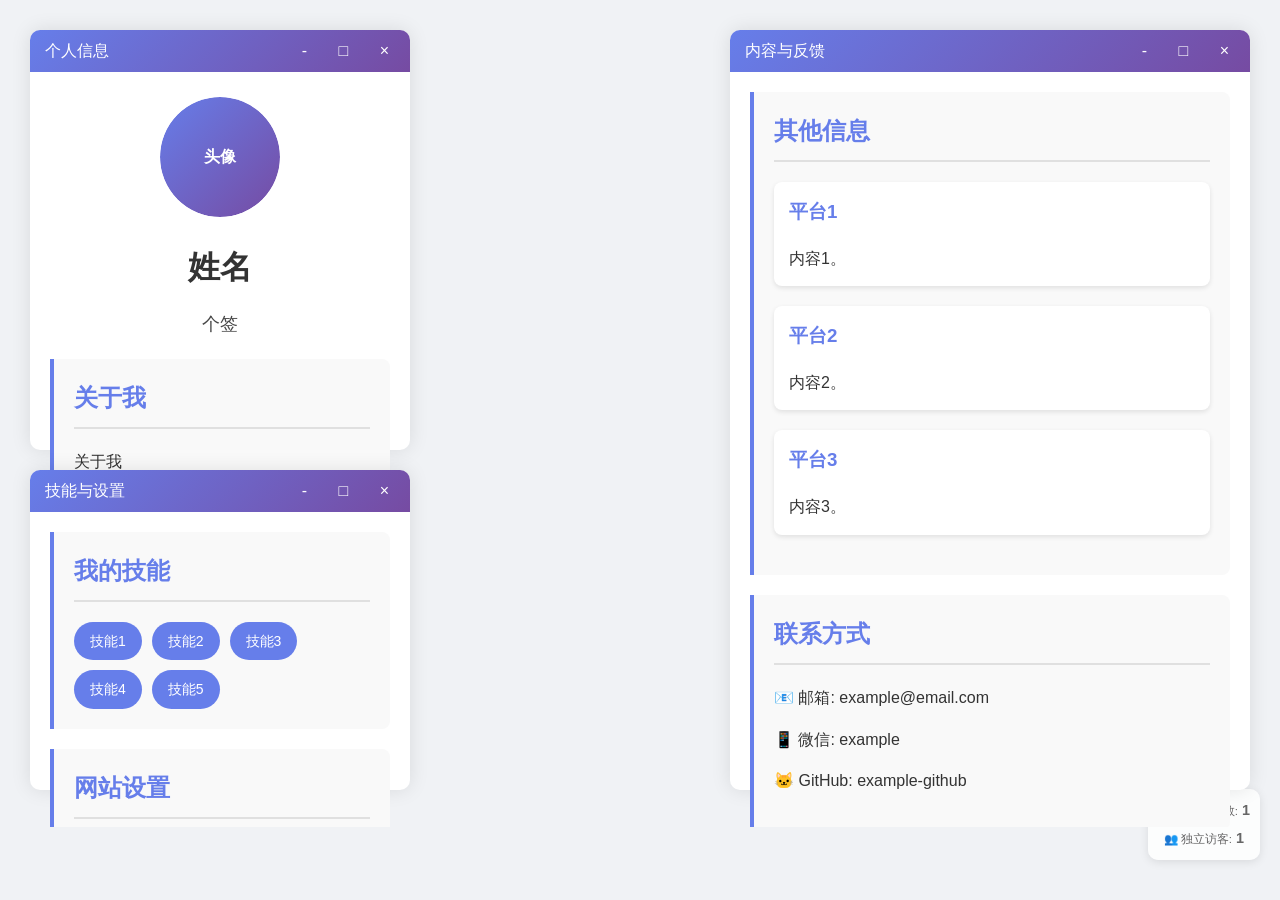
==== index.html @ 2959e72d "New UI design" ====
<!DOCTYPE html>
<html lang="zh-CN">
<head>
<script src="https://cdn.jsdelivr.net/npm/@supabase/supabase-js@2"></script>
<script>
// 使用您的配置信息
const SUPABASE_URL = 'https://hjtxgmlzqmasdgzjpvja.supabase.co';
const SUPABASE_ANON_KEY = 'sb_publishable_n5Fv_PIfuEKm2CnmFZEBOA_AYs1IOJA';

// 初始化 Supabase 客户端
try {
    // 检查 supabase 库是否已加载
    if (typeof supabase === 'undefined') {
        throw new Error('Supabase JS 库未加载成功');
    }
    // 创建客户端并赋给全局变量
    window.supabase = supabase.createClient(SUPABASE_URL, SUPABASE_ANON_KEY);
    console.log('✅ Supabase 客户端初始化成功');
} catch (error) {
    console.error('❌ Supabase 初始化失败:', error);
    // 设置一个空的客户端，以便后续代码不会因为window.supabase未定义而报错
    window.supabase = null;
}
</script>
<meta http-equiv="Content-Type" content="text/html; charset=UTF-8">
    
    <meta name="viewport" content="width=device-width, initial-scale=1.0">
    <title>RB/Tisir_R的个人网页Ver.5.0(悬浮窗版)</title>
    
        <!-- 网站头像 -->
    <link rel="apple-touch-icon" sizes="57x57" href="https://raw.githubusercontent.com/TisirR/PersonalFile-ProjectWeb-1/favicons/apple-icon-57x57.png">
    <link rel="apple-touch-icon" sizes="60x60" href="https://raw.githubusercontent.com/TisirR/PersonalFile-ProjectWeb-1/favicons/apple-icon-60x60.png">
    <link rel="apple-touch-icon" sizes="72x72" href="https://raw.githubusercontent.com/TisirR/PersonalFile-ProjectWeb-1/favicons/apple-icon-72x72.png">
    <link rel="apple-touch-icon" sizes="76x76" href="https://raw.githubusercontent.com/TisirR/PersonalFile-ProjectWeb-1/favicons/apple-icon-76x76.png">
    <link rel="apple-touch-icon" sizes="114x114" href="https://raw.githubusercontent.com/TisirR/PersonalFile-ProjectWeb-1/favicons/apple-icon-114x114.png">
    <link rel="apple-touch-icon" sizes="120x120" href="https://raw.githubusercontent.com/TisirR/PersonalFile-ProjectWeb-1/favicons/apple-icon-120x120.png">
    <link rel="apple-touch-icon" sizes="144x144" href="https://raw.githubusercontent.com/TisirR/PersonalFile-ProjectWeb-1/favicons/apple-icon-144x144.png">
    <link rel="apple-touch-icon" sizes="152x152" href="https://raw.githubusercontent.com/TisirR/PersonalFile-ProjectWeb-1/favicons/apple-icon-152x152.png">
    <link rel="apple-touch-icon" sizes="180x180" href="https://raw.githubusercontent.com/TisirR/PersonalFile-ProjectWeb-1/favicons/apple-icon-180x180.png">
    <link rel="icon" type="image/png" sizes="192x192" href="https://raw.githubusercontent.com/TisirR/PersonalFile-ProjectWeb-1/favicons/android-icon-192x192.png">
    <link rel="icon" type="image/png" sizes="32x32" href="https://raw.githubusercontent.com/TisirR/PersonalFile-ProjectWeb-1/favicons/favicon-32x32.png">
    <link rel="icon" type="image/png" sizes="96x96" href="https://raw.githubusercontent.com/TisirR/PersonalFile-ProjectWeb-1/favicons/favicon-96x96.png">
    <link rel="icon" type="image/png" sizes="16x16" href="https://raw.githubusercontent.com/TisirR/PersonalFile-ProjectWeb-1/favicons/favicon-16x16.png">
    <link rel="manifest" href="https://raw.githubusercontent.com/TisirR/PersonalFile-ProjectWeb-1/favicons/manifest.json">
    <meta name="msapplication-TileColor" content="#ffffff">
    <meta name="msapplication-TileImage" content="https://raw.githubusercontent.com/TisirR/PersonalFile-ProjectWeb-1/favicons/ms-icon-144x144.png">
    <meta name="theme-color" content="#ffffff">
        
    <style>
        /* 悬浮窗基础样式（贴合原风格） */
        .window {
            position: absolute;
            background: white;
            border-radius: 10px;
            box-shadow: 0 0 20px rgba(0,0,0,0.1);
            z-index: 50;
            transition: all 0.3s ease;
            cursor: move;
        }
        /* 悬浮窗控制栏（原主色渐变） */
        .window-header {
            padding: 8px 15px;
            background: linear-gradient(135deg, #667eea 0%, #764ba2 100%);
            color: white;
            border-radius: 10px 10px 0 0;
            display: flex;
            justify-content: space-between;
            align-items: center;
            cursor: move;
        }
        /* 控制栏按钮 */
        .window-controls button {
            background: transparent;
            border: none;
            color: white;
            font-size: 16px;
            margin-left: 15px;
            cursor: pointer;
            padding: 2px 6px;
            border-radius: 3px;
            transition: background 0.3s;
        }
        .window-controls button:hover {
            background: rgba(255,255,255,0.2);
        }
        /* 悬浮窗内容区 */
        .window-content {
            padding: 20px;
            overflow-y: auto;
            max-height: calc(100% - 45px);
        }

        /* 底部最小化导航条 */
        #minBar {
            position: fixed;
            bottom: 0;
            left: 0;
            right: 0;
            height: 50px;
            background: white;
            box-shadow: 0 -2px 10px rgba(0,0,0,0.1);
            display: none; /* 默认隐藏 */
            justify-content: center;
            align-items: center;
            gap: 30px;
            z-index: 100;
        }
        .min-item {
            background: transparent;
            border: none;
            color: #667eea;
            font-size: 16px;
            font-weight: 500;
            padding: 8px 15px;
            border-radius: 5px;
            cursor: pointer;
            transition: all 0.3s;
        }
        .min-item:hover, .min-item.active {
            background: #667eea;
            color: white;
        }

        /* 悬浮窗响应式适配 */
        @media (max-width: 1200px) {
            #window1 { top: 20px; left: 20px; width: 40%; }
            #window2 { top: 20px; right: 20px; width: 50%; }
            #window3 { top: calc(50% + 20px); left: 20px; width: calc(100% - 40px); }
        }
        @media (max-width: 600px) {
            .window {
                width: calc(100% - 20px) !important;
                left: 10px !important;
                right: 10px !important;
            }
            #window1 { top: 10px; height: auto; }
            #window2 { top: calc(35% + 10px); height: auto; }
            #window3 { top: calc(70% + 10px); height: auto; }
            .window-header { padding: 6px 10px; }
            .window-content { padding: 15px; }
            #minBar { gap: 15px; height: 45px; }
            .min-item { font-size: 14px; padding: 6px 10px; }
        }

        .visitor-counter {
            text-align: center;
            margin: 20px 0;
            padding: 10px;
            color: #666;
            font-size: 0.9em;
            background: rgba(255, 255, 255, 0.8);
            border-radius: 10px;
            display: inline-block;
            position: fixed;
            bottom: 20px;
            right: 20px;
            box-shadow: 0 2px 10px rgba(0,0,0,0.1);
            z-index: 10; /* 避免被悬浮窗遮挡 */
        }
        
        body {
            font-family: 'Microsoft YaHei', sans-serif;
            margin: 0;
            padding: 0;
            background-color: #f0f2f5;
            color: #333;
            line-height: 1.6;
            min-height: 100vh;
        }
        
        /* 防止文字溢出 */
        .section p, .section div, #displayContact p {
            word-wrap: break-word;
            overflow-wrap: break-word;
            max-width: 100%;
        }
        
        /* 悬浮窗内的section样式调整 */
        .window .section {
            margin: 20px 0;
            padding: 20px;
            border-left: 4px solid #667eea;
            background: #f9f9f9;
            border-radius: 0 8px 8px 0;
        }
        
        .window .section:first-child {
            margin-top: 0;
        }
        
        h1 {
            margin: 10px 0;
            font-size: 2em;
            text-align: center;
        }
        
        .tagline {
            font-size: 1.1em;
            opacity: 0.9;
            text-align: center;
            margin-bottom: 20px;
        }
        
        h2 {
            color: #667eea;
            margin-top: 0;
            border-bottom: 2px solid #e0e0e0;
            padding-bottom: 10px;
        }
        
        .skills {
            display: flex;
            flex-wrap: wrap;
            gap: 10px;
        }
        
        .skill {
            background: #667eea;
            color: white;
            padding: 8px 16px;
            border-radius: 20px;
            font-size: 14px;
            transition: transform 0.3s;
        }
        
        .skill:hover {
            transform: translateY(-3px);
        }
        
        /* 模态框样式 */
        .modal {
            display: none;
            position: fixed;
            top: 0;
            left: 0;
            width: 100%;
            height: 100%;
            background: rgba(0,0,0,0.5);
            z-index: 1000;
            align-items: center;
            justify-content: center;
        }
        
        .modal-content {
            background: white;
            padding: 20px;
            border-radius: 10px;
            max-width: 500px;
            width: 90%;
            max-height: 80vh; /* 限制最大高度 */
            overflow-y: auto; /* 添加滚动条 */
            box-shadow: 0 5px 15px rgba(0,0,0,0.3);
        }
        
        .modal-header {
            display: flex;
            justify-content: space-between;
            align-items: center;
            margin-bottom: 20px;
            border-bottom: 1px solid #eee;
            padding-bottom: 10px;
        }
        
        .close-btn {
            background: none;
            border: none;
            font-size: 24px;
            cursor: pointer;
            color: #666;
        }
        
        .form-group {
            margin-bottom: 15px;
        }
        
        label {
            display: block;
            margin-bottom: 5px;
            font-weight: bold;
        }
        
        input, textarea {
            width: calc(100% - 22px); /* 考虑padding和border */
            padding: 10px;
            border: 1px solid #ddd;
            border-radius: 5px;
            font-family: inherit;
            box-sizing: border-box; /* 重要：包含padding和border在宽度内 */
        }

        .btn-block {
            display: block;
            width: 100%;
            box-sizing: border-box; /* 确保按钮宽度计算一致 */
        }
        
        textarea {
            min-height: 100px;
            resize: vertical;
        }
        
        .btn {
            background: #667eea;
            color: white;
            border: none;
            padding: 10px 20px;
            border-radius: 5px;
            cursor: pointer;
            font-size: 16px;
            transition: background 0.3s;
        }
        
        .btn:hover {
            background: #5a6fd8;
        }
        
        .btn-block {
            display: block;
            width: 100%;
        }
        
        .btn-secondary {
            background: #6c757d;
        }
        
        .btn-secondary:hover {
            background: #5a6268;
        }
        
        .avatar-container {
            position: relative;
            display: inline-block;
            margin-bottom: 10px;
            text-align: center;
            width: 100%;
        }
        
        .avatar {
            width: 120px; /* 调整为适应窗口缩小 */
            height: 120px; /* 调整为适应窗口缩小 */
            border-radius: 50%;
            border: 5px solid white;
            overflow: hidden;
            cursor: pointer;
            transition: transform 0.3s ease;
            margin: 0 auto; /* 新增：让头像居中 */
        }
        
        .avatar:hover {
            transform: scale(1.05);
        }
        
        .avatar img {
            width: 100%;
            height: 100%;
            object-fit: cover;
        }
        
        .avatar-edit-overlay {
            position: absolute;
            top: 0;
            left: 50%;
            transform: translateX(-50%);
            width: 120px; /* 调整为适应窗口缩小 */
            height: 120px; /* 调整为适应窗口缩小 */
            background: rgba(0,0,0,0.7);
            color: white;
            display: flex;
            align-items: center;
            justify-content: center;
            border-radius: 50%;
            opacity: 0;
            transition: opacity 0.3s ease;
            cursor: pointer;
        }
        
        .avatar-container:hover .avatar-edit-overlay {
            opacity: 1;
        }
        
        .avatar-preview {
            width: 100px;
            height: 100px;
            border-radius: 50%;
            object-fit: cover;
            margin: 10px auto;
            display: block;
            border: 2px solid #667eea;
        }
        
        .file-input-wrapper {
            position: relative;
            overflow: hidden;
            display: inline-block;
            width: 100%;
        }
        
        .file-input-wrapper input[type=file] {
            position: absolute;
            left: 0;
            top: 0;
            opacity: 0;
            width: 100%;
            height: 100%;
            cursor: pointer;
        }
        
        .file-input-btn {
            display: block;
            padding: 10px;
            background: #f8f9fa;
            border: 1px dashed #667eea;
            border-radius: 5px;
            text-align: center;
            color: #667eea;
            cursor: pointer;
        }
        
        .status-message {
            padding: 10px;
            border-radius: 5px;
            margin: 10px 0;
            text-align: center;
            display: none;
        }
        
        .status-success {
            background: #d4edda;
            color: #155724;
            border: 1px solid #c3e6cb;
        }
        
        .status-error {
            background: #f8d7da;
            color: #721c24;
            border: 1px solid #f5c6cb;
        }

        .project-input-group {
            background: #f8f9fa;
            padding: 15px;
            border-radius: 8px;
            margin-bottom: 15px;
            border: 1px solid #e9ecef;
            position: relative;
        }
        
        .project-input-group:first-child .remove-project {
            display: none !important;
        }
        
        @media (max-width: 600px) {
            .window .section {
                padding: 15px;
            }
            
            /* 新增：防止文字溢出 */
            .section p, .section div, #displayContact p {
                word-wrap: break-word;
                overflow-wrap: break-word;
                white-space: normal;
                word-break: break-word;
                max-width: 100%;
            }
            
            /* 新增：修复技能标签换行 */
            .skills {
                gap: 5px;
            }
            
            .skill {
                font-size: 12px;
                padding: 6px 12px;
            }
        }
    </style>
</head>
<body>
    <!-- 左上窗：个人信息（头像、姓名、个签、关于我、教育背景） -->
    <div class="window" id="window1" style="top: 30px; left: 30px; width: 380px; height: 420px;">
      <div class="window-header">
        <span>个人信息</span>
        <div class="window-controls">
          <button class="min-btn">-</button>
          <button class="max-btn">□</button>
          <button class="close-btn">×</button>
        </div>
      </div>
      <div class="window-content">
        <!-- 原有头像+姓名+个签模块 -->
        <div class="avatar-container">
          <div class="avatar" id="avatarDisplay"><img src="" alt="个人头像"></div>
          <div class="avatar-edit-overlay" onclick="openPasswordModal('avatar')">
            <span>修改头像</span>
          </div>
        </div>
        <h1 id="displayName">RB/Tisir_R</h1>
        <p class="tagline" id="displayTagline">个签</p>

        <!-- 原有"关于我"section -->
        <section class="section">
          <h2>关于我</h2>
          <p id="displayAbout">简介.txt</p>
        </section>

        <!-- 原有"教育背景"section -->
        <section class="section">
          <h2>教育背景</h2>
          <p id="displayEducation"><strong>这是大学</strong> - 我的专业 (2025-2029)</p>
        </section>
      </div>
    </div>

    <!-- 左下窗：技能、网站设置 -->
    <div class="window" id="window2" style="top: 470px; left: 30px; width: 380px; height: 320px;">
      <div class="window-header">
        <span>技能与设置</span>
        <div class="window-controls">
          <button class="min-btn">-</button>
          <button class="max-btn">□</button>
          <button class="close-btn">×</button>
        </div>
      </div>
      <div class="window-content">
        <!-- 原有"我的技能"section -->
        <section class="section">
          <h2>我的技能</h2>
          <div class="skills" id="displaySkills"><div class="skill">暂无</div></div>
        </section>

        <!-- 原有"网站设置"section -->
        <section class="section">
          <h2>网站设置</h2>
          <p>你可以随时修改网站内容，所有更改会自动保存。</p >
          <button class="btn" onclick="openPasswordModal('edit')">编辑全部内容</button>
        </section>
      </div>
    </div>

    <!-- 右侧窗：其他信息、联系方式、反馈管理、反馈建议 -->
    <div class="window" id="window3" style="top: 30px; right: 30px; width: 520px; height: 760px;">
      <div class="window-header">
        <span>内容与反馈</span>
        <div class="window-controls">
          <button class="min-btn">-</button>
          <button class="max-btn">□</button>
          <button class="close-btn">×</button>
        </div>
      </div>
      <div class="window-content">
        <!-- 原有"其他信息"section -->
        <section class="section">
          <h2>其他信息</h2>
          <div id="displayProjects">
            <div style="margin-bottom: 20px; padding: 15px; background: white; border-radius: 8px; box-shadow: rgba(0, 0, 0, 0.1) 0px 2px 5px;">
              <h3 style="margin-top: 0; color: #667eea;">主要活跃平台</h3>
              <p style="margin-bottom: 0;">平台</p>
            </div>
          </div>
        </section>

        <!-- 原有"联系方式"section -->
        <section class="section">
          <h2>联系方式</h2>
          <div id="displayContact"><p>📧 邮箱：example@email.com</div>
        </section>

        <!-- 原有"反馈管理"section -->
        <section class="section">
          <h2>反馈管理</h2>
          <!-- 原有反馈管理内容（完整保留） -->
          <div style="display: flex; gap: 15px; margin-bottom: 20px; flex-wrap: wrap;">
            <div class="feedback-stat" style="background: #e3f2fd; padding: 15px; border-radius: 8px; min-width: 120px;">
              <div style="font-size: 0.9em; color: #1976d2;">待处理反馈</div>
              <div id="pendingCount" style="font-size: 1.5em; font-weight: bold; color: #1976d2;">0</div>
            </div>
            <div class="feedback-stat" style="background: #e8f5e8; padding: 15px; border-radius: 8px; min-width: 120px;">
              <div style="font-size: 0.9em; color: #2e7d32;">已处理反馈</div>
              <div id="processedCount" style="font-size: 1.5em; font-weight: bold; color: #2e7d32;">0</div>
            </div>
            <div class="feedback-stat" style="background: #f3e5f5; padding: 15px; border-radius: 8px; min-width: 120px;">
              <div style="font-size: 0.9em; color: #7b1fa2;">总反馈数</div>
              <div id="totalCount" style="font-size: 1.5em; font-weight: bold; color: #7b1fa2;">0</div>
            </div>
          </div>
          <div id="feedbackList" style="max-height: 200px; overflow-y: auto; border: 1px solid #e0e0e0; border-radius: 8px; padding: 15px; background: #fafafa;">
            <p style="text-align: center; color: #667eea;">加载反馈中...</p >
          </div>
          <div style="margin-top: 15px; display: flex; gap: 10px; flex-wrap: wrap;">
            <button class="btn" onclick="loadFeedback()">刷新反馈列表</button>
            <button class="btn btn-secondary" onclick="showOnlyPending()">只看待处理</button>
            <button class="btn btn-secondary" onclick="showAllFeedback()">显示全部</button>
          </div>
        </section>

        <!-- 原有"反馈与建议"section -->
        <section class="section">
          <h2>反馈与建议</h2>
          <!-- 原有反馈建议内容（完整保留） -->
          <p>欢迎提出宝贵意见，帮助我改进网站！</p >
          <div class="form-group">
            <label>您的称呼 (可选):</label>
            <input type="text" id="feedbackName" placeholder="怎么称呼您？" style="width: 100%;">
          </div>
          <div class="form-group">
            <label>邮箱 (可选，用于回复):</label>
            <input type="email" id="feedbackEmail" placeholder="您的邮箱地址" style="width: 100%;">
          </div>
          <div class="form-group">
            <label>反馈内容:</label>
            <textarea id="feedbackMessage" placeholder="请详细描述您的建议或遇到的问题..." style="width: 100%; height: 100px;"></textarea>
          </div>
          <button class="btn" id="feedbackSubmitBtn" onclick="submitFeedback()">提交反馈</button>
          <div id="feedbackStatus" class="status-message" style="display: none;"></div>
        </section>
      </div>
    </div>

    <!-- 底部最小化导航条 -->
    <div id="minBar">
      <button class="min-item" data-target="window1">个人信息</button>
      <button class="min-item" data-target="window2">技能与设置</button>
      <button class="min-item" data-target="window3">内容与反馈</button>
    </div>

    <!-- 头像编辑模态框 -->
    <div id="avatarModal" class="modal">
        <div class="modal-content">
            <div class="modal-header">
                <h3>修改头像</h3>
                <button class="close-btn" onclick="closeAvatarModal()">×</button>
            </div>
            <div class="form-group">
                <label>选择新头像:</label>
                <div class="file-input-wrapper">
                    <div class="file-input-btn">点击选择图片文件</div>
                    <input type="file" id="avatarUpload" accept="image/*">
                </div>
            </div>
            <div class="form-group">
                <label>头像预览:</label>
                <img id="avatarPreview" class="avatar-preview" src="" alt="头像预览">
            </div>
            <div id="avatarStatus" class="status-message"></div>
            <button class="btn btn-block" onclick="uploadAvatar()">更新头像</button>
        </div>
    </div>

    <!-- 密码验证模态框 -->
    <div id="passwordModal" class="modal" style="display: none;">
        <div class="modal-content" style="max-width: 350px;">
            <div class="modal-header">
                <h3>请输入编辑密码</h3>
                <button class="close-btn" onclick="closePasswordModal()">&times;</button>
            </div>
            <div class="form-group">
                <label>密码:</label>
                <input type="password" id="passwordInput" placeholder="请输入密码">
            </div>
            <div id="passwordStatus" class="status-message"></div>
            <button class="btn btn-block" onclick="verifyPassword()">确认</button>
        </div>
    </div>

    <!-- 内容编辑模态框 -->
    <div id="editModal" class="modal" style="display: none;">
        <div class="modal-content">
            <div class="modal-header">
                <h3>编辑网站内容</h3>
                <button class="close-btn" onclick="closeEditModal()">×</button>
            </div>
            <div class="form-group">
                <label>姓名:</label>
                <input type="text" id="editName" placeholder="你的姓名">
            </div>
            <div class="form-group">
                <label>个签:</label>
                <input type="text" id="editTagline" placeholder="展现你的个性签名">
            </div>
            <div class="form-group">
                <label>关于我:</label>
                <textarea id="editAbout" placeholder="介绍你的个人信息" style="height: 30px;"></textarea>
            </div>
            <div class="form-group">
                <label>教育背景:</label>
                <textarea id="editEducation" placeholder="教育背景信息" style="height: 40px;"></textarea>
            </div>
            <div class="form-group">
                <label>技能 (用逗号分隔):</label>
                <input type="text" id="editSkills" placeholder="例如: HTML, CSS, JavaScript">
            </div>
            <div class="form-group">
                <label>其他信息:</label>
                <div id="projectsContainer">
                    <!-- 项目输入框将动态添加在这里 -->
                    <div class="project-input-group">
                        <input type="text" class="project-title" placeholder="标题 (例如: 主要活跃平台)" style="margin-bottom: 8px; width: 100%; box-sizing: border-box;">
                        <textarea class="project-description" placeholder="内容描述 (支持换行)" style="height: 60px; margin-bottom: 10px; width: 100%; box-sizing: border-box; resize: vertical;"></textarea>
                        <button type="button" class="btn btn-secondary remove-project" style="display: none; padding: 5px 10px; font-size: 12px;">删除</button>
                    </div>
                </div>
                <button type="button" class="btn btn-secondary" onclick="addProjectInput()" style="margin-top: 10px;">
                    + 添加新项目
                </button>
            </div>
            <div class="form-group">
                <label>页面标题设置:</label>
                <div style="display: grid; grid-template-columns: 1fr 1fr; gap: 10px;">
                    <div>
                        <label style="font-size: 0.9em; color: #666;">正常标题</label>
                        <input type="text" id="editActiveTitle" placeholder="用户在当前页面时显示">
                    </div>
                    <div>
                        <label style="font-size: 0.9em; color: #666;">休眠标题</label>
                        <input type="text" id="editInactiveTitle" placeholder="用户离开页面时显示">
                    </div>
                </div>
                <p style="font-size: 0.8em; color: #888; margin-top: 5px;">
                    当用户切换到其他标签页时，标题会自动切换为"休眠标题"
                </p >
            </div>
            <div class="form-group">
                <label>联系方式 (每行一个):</label>
                <textarea id="editContact" placeholder="例如: 邮箱: example@email.com" style="height: -6px;"></textarea>
            </div>
            <div id="editStatus" class="status-message status-success" style="display: none;">所有更改已保存!</div>
            <button class="btn btn-block" onclick="saveChanges()">保存所有更改</button>
        </div>
    </div>

    <script>
        // 密码设置
        const EDIT_PASSWORD = "q8972111"; // 你可以修改这个密码

        // 默认数据
        const defaultData = {
            name: "姓名",
            tagline: "个签",
            about: "关于我",
            education: "某某大学 - 专业 (年份-年份)",
            skills: ["技能1", "技能2", "技能3", "技能4", "技能5",],
            projects: [
                { title: "平台1", description: "内容1。" },
                { title: "平台2", description: "内容2。" },
                { title: "平台3", description: "内容3。" }
            ],
            contact: [
                "📧 邮箱: example@email.com",
                "📱 微信: example",
                "🐱 GitHub: example-github"
            ],
            avatar: null, // 初始没有头像，使用默认
            // 添加标题设置
            activeTitle: "Ciallo～(∠・ω< )⌒★",
            inactiveTitle: "|´•ω•`)…",
            last_updated: new Date().toLocaleDateString('zh-CN')
        };

        // 标题切换功能 - 使用用户设置的标题
        let isTabActive = true;
        
        // 监听页面可见性变化
        document.addEventListener('visibilitychange', function() {
            if (document.hidden) {
                // 页面不可见（切换到其他标签页或最小化）
                const inactiveTitle = window.currentData?.inactiveTitle || "|´•ω•`)…";
                document.title = inactiveTitle;
                isTabActive = false;
            } else {
                // 页面可见
                const activeTitle = window.currentData?.activeTitle || "Ciallo～(∠・ω< )⌒★";
                document.title = activeTitle;
                isTabActive = true;
            }
        });
        
        // 初始化页面
        document.addEventListener('DOMContentLoaded', function() {
            loadData();
            updateVisitorStats();
            loadFeedbackStats();
            
            // 新增：初始化悬浮窗位置（防止刷新后错位）
            initWindowPositions();
            
            document.getElementById('last_updated').textContent = new Date().toLocaleDateString('zh-CN');

            // 监听密码输入框的Enter键
            document.getElementById('passwordInput').addEventListener('keypress', function(e) {
                if (e.key === 'Enter') {
                    verifyPassword();
                }
            });
        });

        // 从数据库加载数据 - 优化版
        async function loadData() {
            try {
                console.log('正在从Supabase加载数据...');
                
                // 从Supabase读取数据
                const { data, error } = await window.supabase
                    .from('website_data')
                    .select('*')
                    .eq('id', 1)
                    .single();
                    
                if (error) {
                    console.log('从数据库加载失败，使用本地数据:', error);
                    // 降级到本地存储
                    const savedData = localStorage.getItem('personalWebsiteData');
                    const data = savedData ? JSON.parse(savedData) : defaultData;
                    updatePageWithData(data);
                    return;
                }
                
                if (data) {
                    console.log('从数据库加载数据成功');
                    updatePageWithData(data);
                    
                // 保存到本地存储，包含完整的头像数据
                const dataForLocalStorage = { ...data };
                localStorage.setItem('personalWebsiteData', JSON.stringify(dataForLocalStorage));
                } else {
                    console.log('数据库中没有数据，使用默认数据');
                    updatePageWithData(defaultData);
                }
            } catch (error) {
                console.log('加载错误，使用本地数据:', error);
                const savedData = localStorage.getItem('personalWebsiteData');
                const data = savedData ? JSON.parse(savedData) : defaultData;
                updatePageWithData(data);
            }
        }

            // 优化的访客统计系统
            async function updateVisitorStats() {
                try {
                    // 检查 Supabase 是否可用
                    if (!window.supabase) {
                        throw new Error('Supabase 不可用');
                    }
            
                    // 生成或获取访客ID
                    let visitorId = localStorage.getItem('visitor_id');
                    let isNewVisitor = false;
            
                    if (!visitorId) {
                        // 新访客 - 生成唯一ID
                        visitorId = generateVisitorId();
                        localStorage.setItem('visitor_id', visitorId);
                        isNewVisitor = true;
                        console.log('新访客:', visitorId);
                    } else {
                        console.log('回访访客:', visitorId);
                    }
            
                    // 更新访客会话
                    await updateVisitorSession(visitorId);
            
                    // 更新总访问次数和独立访客数
                    await updateVisitorCounts(isNewVisitor);
            
                    // 更新页面显示
                    await loadVisitorStats();
            
                } catch (error) {
                    console.error('更新访客统计失败:', error);
                    // 降级到本地计数
                    fallbackToLocalStats();
                }
            }
            
            // 生成唯一访客ID
            function generateVisitorId() {
                return 'visitor_' + Date.now() + '_' + Math.random().toString(36).substr(2, 9);
            }
            
            // 更新访客会话
            async function updateVisitorSession(visitorId) {
                const { data, error } = await window.supabase
                    .from('visitor_sessions')
                    .select('*')
                    .eq('visitor_id', visitorId)
                    .single();
            
                if (error && error.code === 'PGRST116') {
                    // 新访客 - 创建会话
                    const { error: insertError } = await window.supabase
                        .from('visitor_sessions')
                        .insert([
                            {
                                visitor_id: visitorId,
                                first_visit: new Date().toISOString(),
                                last_visit: new Date().toISOString(),
                                visit_count: 1
                            }
                        ]);
                    
                    if (insertError) throw insertError;
                } else if (data) {
                    // 回访访客 - 更新会话
                    const { error: updateError } = await window.supabase
                        .from('visitor_sessions')
                        .update({
                            last_visit: new Date().toISOString(),
                            visit_count: data.visit_count + 1
                        })
                        .eq('visitor_id', visitorId);
                    
                    if (updateError) throw updateError;
                } else if (error) {
                    throw error;
                }
            }
            
            // 更新总访问次数和独立访客数
            async function updateVisitorCounts(isNewVisitor) {
                // 获取当前统计
                const { data: currentStats, error: fetchError } = await window.supabase
                    .from('visitor_stats')
                    .select('*')
                    .eq('id', 1)
                    .single();
            
                if (fetchError) throw fetchError;
            
                // 更新统计
                const updateData = {
                    total_visits: currentStats.total_visits + 1,
                    unique_visitors: currentStats.unique_visitors + (isNewVisitor ? 1 : 0),
                    updated_at: new Date().toISOString()
                };
            
                const { error: updateError } = await window.supabase
                    .from('visitor_stats')
                    .update(updateData)
                    .eq('id', 1);
            
                if (updateError) throw updateError;
            }
            
            // 加载并显示访客统计
            async function loadVisitorStats() {
                try {
                    const { data, error } = await window.supabase
                        .from('visitor_stats')
                        .select('total_visits, unique_visitors')
                        .eq('id', 1)
                        .single();
            
                    if (error) throw error;
            
                    if (data) {
                        document.getElementById('totalVisits').textContent = data.total_visits;
                        document.getElementById('uniqueVisitors').textContent = data.unique_visitors;
                    }
                } catch (error) {
                    console.error('加载访客统计失败:', error);
                }
            }
            
            // 备用本地统计
            function fallbackToLocalStats() {
                let totalVisits = parseInt(localStorage.getItem('localTotalVisits') || '0');
                let uniqueVisitors = parseInt(localStorage.getItem('localUniqueVisitors') || '0');
                
                totalVisits++;
                
                // 检查是否是新访客
                let visitorId = localStorage.getItem('visitor_id');
                if (!visitorId) {
                    visitorId = generateVisitorId();
                    localStorage.setItem('visitor_id', visitorId);
                    uniqueVisitors++;
                }
                
                localStorage.setItem('localTotalVisits', totalVisits.toString());
                localStorage.setItem('localUniqueVisitors', uniqueVisitors.toString());
                
                document.getElementById('totalVisits').textContent = totalVisits;
                document.getElementById('uniqueVisitors').textContent = uniqueVisitors;
                
                console.log('使用本地访客统计:', { totalVisits, uniqueVisitors });
            }
        
            // 添加新的项目输入框
            function addProjectInput() {
                const container = document.getElementById('projectsContainer');
                const newGroup = document.createElement('div');
                newGroup.className = 'project-input-group';
                
                newGroup.innerHTML = `
                    <input type="text" class="project-title" placeholder="标题 (例如: 主要活跃平台)" style="margin-bottom: 8px; width: 100%; box-sizing: border-box;">
                    <textarea class="project-description" placeholder="内容描述 (支持换行)" style="height: 60px; margin-bottom: 10px; width: 100%; box-sizing: border-box; resize: vertical;"></textarea>
                    <button type="button" class="btn btn-secondary remove-project" onclick="removeProjectInput(this)" style="position: absolute; top: 10px; right: 10px; padding: 5px 10px; font-size: 12px;">删除</button>
                `;
                
                container.appendChild(newGroup);
            }
            
            // 删除项目输入框
            function removeProjectInput(button) {
                const group = button.closest('.project-input-group');
                if (group) {
                    group.remove();
                }
            }
            
                // 从输入框收集项目数据
                function collectProjectsData() {
                    const projectGroups = document.querySelectorAll('.project-input-group'); // 添加了 document
                    const projects = [];
                
                projectGroups.forEach(group => {
                    const titleInput = group.querySelector('.project-title');
                    const descInput = group.querySelector('.project-description');
                    
                    const title = titleInput ? titleInput.value.trim() : '';
                    const description = descInput ? descInput.value.trim() : '';
                    
                    if (title || description) {
                        projects.push({
                            title: title || '未命名项目',
                            description: description || '暂无描述'
                        });
                    }
                });
                
                // 如果没有任何项目，返回默认项目
                return projects.length > 0 ? projects : [{
                    title: "主要活跃平台",
                    description: "暂无平台信息"
                }];
            }
            
            // 用项目数据填充输入框
            function populateProjectsInputs(projects) {
                const container = document.getElementById('projectsContainer');
                if (!container) return;
                
                container.innerHTML = ''; // 清空现有内容
                
                projects.forEach((project, index) => {
                    const group = document.createElement('div');
                    group.className = 'project-input-group';
                    
                    const removeButton = index === 0 ? '' : '<button type="button" class="btn btn-secondary remove-project" onclick="removeProjectInput(this)" style="position: absolute; top: 10px; right: 10px; padding: 5px 10px; font-size: 12px;">删除</button>';
                    
                    group.innerHTML = `
                        <input type="text" class="project-title" placeholder="标题" 
                               value="${escapeHtml(project.title)}" style="margin-bottom: 8px; width: 100%; box-sizing: border-box;">
                        <textarea class="project-description" placeholder="内容描述" 
                                  style="height: 80px; margin-bottom: 10px; width: 100%; box-sizing: border-box; resize: vertical;">${escapeHtml(project.description)}</textarea>
                        ${removeButton}
                    `;
                    
                    container.appendChild(group);
                });
            }
            
            // HTML转义函数，防止XSS
            function escapeHtml(unsafe) {
                return unsafe
                    .replace(/&/g, "&amp;")
                    .replace(/</g, "&lt;")
                    .replace(/>/g, "&gt;")
                    .replace(/"/g, "&quot;")
                    .replace(/'/g, "&#039;");
            }

            // 将文本中的网址转换为可点击链接
            function autoLink(text) {
                if (!text) return '';
                
                // 匹配 http/https/ftp 开头的网址
                const urlRegex = /(https?:\/\/[^\s]+)/g;
                
                return text.replace(urlRegex, function(url) {
                    return '<a href="' + url + '" target="_blank" style="color: #667eea; text-decoration: underline;">' + url + '</a >';
                });
            }

        // 用数据更新页面
        function updatePageWithData(data) {
            // 更新页面显示
            document.getElementById('displayName').textContent = data.name;
            document.getElementById('displayTagline').textContent = data.tagline;
            document.getElementById('displayAbout').textContent = data.about;
            document.getElementById('displayEducation').innerHTML = `<strong>${data.education.split(' - ')[0]}</strong> - ${data.education.split(' - ')[1]}`;
            
            // 更新技能
            const skillsContainer = document.getElementById('displaySkills');
            skillsContainer.innerHTML = '';
            data.skills.forEach(skill => {
                const skillElement = document.createElement('div');
                skillElement.className = 'skill';
                skillElement.textContent = skill;
                skillsContainer.appendChild(skillElement);
            });
            
            // 更新项目
            const projectsContainer = document.getElementById('displayProjects');
            projectsContainer.innerHTML = '';
            data.projects.forEach(project => {
                const projectElement = document.createElement('div');
                projectElement.style.marginBottom = '20px';
                projectElement.style.padding = '15px';
                projectElement.style.background = 'white';
                projectElement.style.borderRadius = '8px';
                projectElement.style.boxShadow = '0 2px 5px rgba(0,0,0,0.1)';
                
                // 处理描述中的链接
                const descriptionHtml = autoLink(project.description);
                
                projectElement.innerHTML = `
                    <h3 style="margin-top: 0; color: #667eea;">${project.title}</h3>
                    <p style="margin-bottom: 0; white-space: pre-line;">${descriptionHtml}</p >
                `;
                projectsContainer.appendChild(projectElement);
            });
            
            // 更新联系方式
            const contactContainer = document.getElementById('displayContact');
            contactContainer.innerHTML = '';
            data.contact.forEach(contact => {
                const contactElement = document.createElement('p');
                contactElement.textContent = contact;
                contactContainer.appendChild(contactElement);
            });
            
            // 更新头像
            updateAvatarDisplay(data.avatar);
            
            // 填充编辑表单
            document.getElementById('editName').value = data.name;
            document.getElementById('editTagline').value = data.tagline;
            document.getElementById('editAbout').value = data.about;
            document.getElementById('editEducation').value = data.education;
            document.getElementById('editSkills').value = data.skills.join(', ');
            populateProjectsInputs(data.projects); // 使用新的填充函数
            document.getElementById('editContact').value = data.contact.join('\n');
            // 添加标题字段填充
            document.getElementById('editActiveTitle').value = data.activeTitle || "";
            document.getElementById('editInactiveTitle').value = data.inactiveTitle || "";
            // 保存当前数据到全局变量，供标题切换使用
            window.currentData = data;
            
            // 设置初始标题
            document.title = data.activeTitle || "RB/Tisir_R的个人网页";
        }

        // 更新头像显示 - 修复版本
        function updateAvatarDisplay(avatarData) {
            const avatarDisplay = document.getElementById('avatarDisplay');
            const avatarPreview = document.getElementById('avatarPreview');

            // 保存头像数据到全局变量
            window.currentAvatar = avatarData;
    
            console.log('updateAvatarDisplay 被调用，数据长度:', avatarData ? avatarData.length : 0);
            
            // 清空现有内容
            avatarDisplay.innerHTML = '';
            
            // 检查数据有效性
            if (!avatarData || 
                avatarData === 'null' || 
                avatarData === 'NULL' || 
                avatarData === '' ||
                typeof avatarData !== 'string') {
                console.log('头像数据为空或无效，显示默认头像');
                showDefaultAvatar(avatarDisplay, avatarPreview);
                return;
            }
            
            // 检查是否是 HTML 代码（错误情况）
            if (avatarData.includes('<img') || avatarData.includes('style=') || avatarData.includes('alt=')) {
                console.error('❌ 错误：头像数据包含 HTML 代码');
                showDefaultAvatar(avatarDisplay, avatarPreview);
                return;
            }
            
            // 检查是否是有效的 Base64 图片数据
            if (avatarData.startsWith('data:image')) {
                console.log('✅ 显示有效的 Base64 头像');
                
                // 创建 img 元素
                const img = document.createElement('img');
                img.src = avatarData;
                img.alt = '个人头像';
                img.style.width = '100%';
                img.style.height = '100%';
                img.style.objectFit = 'cover';
                img.style.borderRadius = '50%';
                
                // 直接添加到 DOM
                avatarDisplay.appendChild(img);
                
                if (avatarPreview) {
                    avatarPreview.src = avatarData;
                }
            } else {
                console.log('ℹ️ 使用默认头像，数据格式不支持');
                showDefaultAvatar(avatarDisplay, avatarPreview);
            }
        }

        // 显示默认头像的辅助函数
        function showDefaultAvatar(avatarDisplay, avatarPreview) {
            avatarDisplay.innerHTML = `
                <div style="width:100%;height:100%;background:linear-gradient(135deg, #667eea 0%, #764ba2 100%);display:flex;align-items:center;justify-content:center;color:white;font-weight:bold;border-radius:50%;">
                    头像
                </div>
            `;
            if (avatarPreview) {
                avatarPreview.src = '';
            }
        }

        // 打开头像编辑模态框
        function openAvatarModal() {
            document.getElementById('avatarModal').style.display = 'flex';
            
            // 设置文件选择事件
            document.getElementById('avatarUpload').addEventListener('change', function(event) {
                const file = event.target.files[0];
                if (!file) return;
                
                if (!file.type.match('image.*')) {
                    showStatus('avatarStatus', '请选择图片文件!', 'error');
                    return;
                }
                
                const reader = new FileReader();
                reader.onload = function(e) {
                    document.getElementById('avatarPreview').src = e.target.result;
                };
                reader.readAsDataURL(file);
            });
        }

        // 关闭头像编辑模态框
        function closeAvatarModal() {
            document.getElementById('avatarModal').style.display = 'none';
            document.getElementById('avatarUpload').value = '';
            hideStatus('avatarStatus');
        }

        // 优化版上传头像 - 不在本地存储 Base64 数据
        async function uploadAvatar() {
            const fileInput = document.getElementById('avatarUpload');
            if (!fileInput.files[0]) {
                showStatus('avatarStatus', '请先选择图片文件!', 'error');
                return;
            }
            
            // 检查文件大小（限制在 1MB 以内）
            const file = fileInput.files[0];
            if (file.size > 1024 * 1024) {
                showStatus('avatarStatus', '图片文件太大，请选择小于 1MB 的图片!', 'error');
                return;
            }
            
            const reader = new FileReader();
            reader.onload = async function(e) {
                const avatarData = e.target.result;
                
                console.log('头像数据大小:', avatarData.length, '字符');
                
                try {
                    // 直接保存到 Supabase，不先更新本地存储
                    const { data: currentData, error: fetchError } = await window.supabase
                        .from('website_data')
                        .select('*')
                        .eq('id', 1)
                        .single();
                        
                    if (fetchError) throw fetchError;
                    
                    const updateData = {
                        ...currentData,
                        avatar: avatarData,
                        last_updated: new Date().toISOString()
                    };
                    
                    // 保存到 Supabase
                    const { error } = await window.supabase
                        .from('website_data')
                        .upsert(updateData);
                        
                    if (error) throw error;
                    
                    console.log('✅ 头像已保存到Supabase');
                    
                    // 更新页面显示，但不在本地存储保存 Base64 数据
                    updateAvatarDisplay(avatarData);
                    
                    // 更新本地存储，但不包含大尺寸头像数据
                    const dataForLocalStorage = { ...updateData };
                    if (dataForLocalStorage.avatar) {
                        delete dataForLocalStorage.avatar; // 确保大头像的数据也会是完整的
                    }
                    localStorage.setItem('personalWebsiteData', JSON.stringify(dataForLocalStorage));
                    
                    showStatus('avatarStatus', '头像更新成功!', 'success');
                    
                    // 1秒后关闭模态框
                    setTimeout(() => {
                        closeAvatarModal();
                    }, 1000);
                    
                } catch (error) {
                    console.error('保存头像到数据库失败:', error);
                    showStatus('avatarStatus', '头像保存到云端失败', 'error');
                }
            };
            reader.readAsDataURL(file);
        }

        // 打开密码验证模态框
        function openPasswordModal(type) {
            window.passwordFor = type || 'edit'; // 默认为编辑内容
            document.getElementById('passwordModal').style.display = 'flex';
            document.getElementById('passwordInput').focus();
        }

        // 关闭密码验证模态框
        function closePasswordModal() {
           document.getElementById('passwordModal').style.display = 'none';
            document.getElementById('passwordInput').value = '';
            hideStatus('passwordStatus');
        }

        // 验证密码
        function verifyPassword() {
           const password = document.getElementById('passwordInput').value;

            if (password === EDIT_PASSWORD) {
                closePasswordModal();
                // 检查是编辑内容还是编辑头像
                if (window.passwordFor === 'avatar') {
                    openAvatarModal();
                } else {
                    openEditModal();
                }
            } else {
                showStatus('passwordStatus', '密码错误，请重试!', 'error');
                document.getElementById('passwordInput').value = '';
                document.getElementById('passwordInput').focus();
            }
        }

        // 打开内容编辑模态框
        function openEditModal() {
            document.getElementById('editModal').style.display = 'flex';
            
            // 确保至少有一个项目输入框
            const container = document.getElementById('projectsContainer');
            if (container && container.children.length === 0) {
                addProjectInput();
            }
        }

        // 关闭内容编辑模态框
        function closeEditModal() {
            document.getElementById('editModal').style.display = 'none';
            hideStatus('editStatus');
        }

        // 保存所有更改 - 优化版（避免存储配额超限）
        async function saveChanges() {
            
                // 获取表单数据
                const name = document.getElementById('editName').value;
                const tagline = document.getElementById('editTagline').value;
                const about = document.getElementById('editAbout').value;
                const education = document.getElementById('editEducation').value;
                const skills = document.getElementById('editSkills').value.split(',').map(s => s.trim()).filter(s => s);
                const projects = collectProjectsData(); // 使用新的收集函数
                const contact = document.getElementById('editContact').value.split('\n').filter(c => c.trim());
                // 添加标题数据
                const activeTitle = document.getElementById('editActiveTitle').value;
                const inactiveTitle = document.getElementById('editInactiveTitle').value;
                            
                // 获取当前数据但不包含大尺寸的头像
                const savedData = localStorage.getItem('personalWebsiteData');
                const currentData = savedData ? JSON.parse(savedData) : defaultData;
                
                // 创建新数据对象
                const newData = {
                    name,
                    tagline,
                    about,
                    education,
                    skills,
                    projects: projects.length > 0 ? projects : defaultData.projects,
                    contact: contact.length > 0 ? contact : defaultData.contact,
                    avatar: currentData.avatar, // 保留现有的头像数据
                    // 添加标题数据
                    activeTitle: activeTitle || defaultData.activeTitle,
                    inactiveTitle: inactiveTitle || defaultData.inactiveTitle,
                    last_updated: new Date().toISOString() // 只保留这一个时间戳
                };
            
            try {
                // 检查 Supabase 是否可用
                if (!window.supabase || typeof window.supabase.from !== 'function') {
                    throw new Error('Supabase 客户端不可用');
                }
                
                // 保存到Supabase数据库
                const { error } = await window.supabase
                    .from('website_data')
                    .upsert({ 
                        id: 1,
                        ...newData
                    });
                    
                if (error) throw error;
                
                console.log('数据已保存到Supabase');
                
                // 更新本地存储，包含完整的头像数据
                const dataForLocalStorage = { ...newData };
                // 确保包含当前的头像数据，不限制大小
                if (window.currentAvatar) {
                    dataForLocalStorage.avatar = window.currentAvatar;
                }
                localStorage.setItem('personalWebsiteData', JSON.stringify(dataForLocalStorage));
                
                // 更新页面显示
                updatePageWithData(newData);
                
                showStatus('editStatus', '数据已保存到云端！', 'success');
                
                // 1秒后关闭模态框
                setTimeout(() => {
                    closeEditModal();
                }, 1000);
                
            } catch (error) {
                console.error('保存到数据库失败:', error);
                // 降级到本地存储
                localStorage.setItem('personalWebsiteData', JSON.stringify(newData));
                updatePageWithData(newData);
                showStatus('editStatus', '保存到云端失败，已保存到本地', 'error');
            }
        }

            // 提交反馈到数据库 - 增强版（带自动关闭和按钮状态）
            async function submitFeedback() {
                const submitBtn = document.getElementById('feedbackSubmitBtn');
                const originalText = submitBtn.textContent;
                
                // 显示加载状态
                submitBtn.textContent = '提交中...';
                submitBtn.disabled = true;
                
                const name = document.getElementById('feedbackName').value.trim();
                const email = document.getElementById('feedbackEmail').value.trim();
                const message = document.getElementById('feedbackMessage').value.trim();
                
                // 验证必填字段
                if (!message) {
                    showStatus('feedbackStatus', '请填写反馈内容!', 'error');
                    // 恢复按钮状态
                    submitBtn.textContent = originalText;
                    submitBtn.disabled = false;
                    // 3秒后自动关闭错误提示
                    setTimeout(() => {
                        hideStatus('feedbackStatus');
                    }, 3000);
                    return;
                }
                
                try {
                    // 保存到 Supabase
                    const { error } = await window.supabase
                        .from('feedback')
                        .insert([
                            {
                                name: name || '匿名用户',
                                email: email || '',
                                message: message
                            }
                        ]);
                        
                    if (error) throw error;
                    
                    // 清空表单
                    document.getElementById('feedbackName').value = '';
                    document.getElementById('feedbackEmail').value = '';
                    document.getElementById('feedbackMessage').value = '';
                    
                    showStatus('feedbackStatus', '我晚点就去Supabase上康康😋', 'success');
                    loadFeedbackStats();
                    
                    // 恢复按钮状态
                    submitBtn.textContent = originalText;
                    submitBtn.disabled = false;
                    
                    // 3秒后自动关闭成功提示
                    setTimeout(() => {
                        hideStatus('feedbackStatus');
                    }, 3000);
                    
                } catch (error) {
                    console.error('提交反馈失败:', error);
                    showStatus('feedbackStatus', '提交失败，请稍后重试!', 'error');
                    
                    // 恢复按钮状态
                    submitBtn.textContent = originalText;
                    submitBtn.disabled = false;
                    
                    // 3秒后自动关闭错误提示
                    setTimeout(() => {
                        hideStatus('feedbackStatus');
                    }, 3000);
                }
            }

            // 反馈管理功能
            let currentFeedbackFilter = 'all';
            
            // 加载反馈统计
            async function loadFeedbackStats() {
                try {
                    if (!window.supabase) {
                        throw new Error('Supabase 不可用');
                    }
            
                    // 获取待处理反馈数量
                    const { data: pendingData, error: pendingError } = await window.supabase
                        .from('feedback')
                        .select('id', { count: 'exact' })
                        .eq('status', 'pending');
            
                    if (pendingError) throw pendingError;
            
                    // 获取已处理反馈数量
                    const { data: processedData, error: processedError } = await window.supabase
                        .from('feedback')
                        .select('id', { count: 'exact' })
                        .eq('status', 'processed');
            
                    if (processedError) throw processedError;
            
                    // 获取总反馈数量
                    const { data: totalData, error: totalError } = await window.supabase
                        .from('feedback')
                        .select('id', { count: 'exact' });
            
                    if (totalError) throw totalError;
            
                    // 更新统计显示
                    document.getElementById('pendingCount').textContent = pendingData.length || 0;
                    document.getElementById('processedCount').textContent = processedData.length || 0;
                    document.getElementById('totalCount').textContent = totalData.length || 0;
            
                } catch (error) {
                    console.error('加载反馈统计失败:', error);
                }
            }
            
            // 加载反馈列表
            async function loadFeedback() {
                try {
                    if (!window.supabase) {
                        throw new Error('Supabase 不可用');
                    }
            
                    let query = window.supabase
                        .from('feedback')
                        .select('*')
                        .order('created_at', { ascending: false });
            
                    // 应用过滤器
                    if (currentFeedbackFilter === 'pending') {
                        query = query.eq('status', 'pending');
                    }
            
                    const { data: feedbacks, error } = await query;
            
                    if (error) throw error;
            
                    displayFeedbackList(feedbacks || []);
            
                } catch (error) {
                    console.error('加载反馈列表失败:', error);
                    document.getElementById('feedbackList').innerHTML = '<p style="text-align: center; color: #d32f2f;">加载失败，请重试</p >';
                }
            }
            
            // 显示反馈列表
            function displayFeedbackList(feedbacks) {
                const container = document.getElementById('feedbackList');
                
                if (feedbacks.length === 0) {
                    container.innerHTML = '<p style="text-align: center; color: #666;">暂无反馈</p >';
                    return;
                }
            
                let html = '';
                feedbacks.forEach(feedback => {
                    const date = new Date(feedback.created_at).toLocaleString('zh-CN');
                    const statusClass = feedback.status === 'processed' ? 'feedback-item-processed' : 'feedback-item-pending';
                    const statusText = feedback.status === 'processed' ? '已处理' : '待处理';
                    
                    html += `
                        <div class="feedback-item ${statusClass}" style="
                            background: white; 
                            padding: 15px; 
                            margin-bottom: 10px; 
                            border-radius: 8px; 
                            border-left: 4px solid ${feedback.status === 'processed' ? '#4caf50' : '#ff9800'};
                            box-shadow: 0 1px 3px rgba(0,0,0,0.1);
                        ">
                            <div style="display: flex; justify-content: space-between; align-items: flex-start; margin-bottom: 10px;">
                                <div>
                                    <strong>${feedback.name || '匿名用户'}</strong>
                                    ${feedback.email ? `<span style="color: #666; margin-left: 10px;">${feedback.email}</span>` : ''}
                                </div>
                                <div style="display: flex; gap: 5px; align-items: center;">
                                    <span class="feedback-status" style="
                                        background: ${feedback.status === 'processed' ? '#e8f5e8' : '#fff3e0'};
                                        color: ${feedback.status === 'processed' ? '#2e7d32' : '#ef6c00'};
                                        padding: 2px 8px;
                                        border-radius: 12px;
                                        font-size: 0.8em;
                                    ">${statusText}</span>
                                    <span style="color: #999; font-size: 0.9em;">${date}</span>
                                </div>
                            </div>
                            <div style="color: #333; line-height: 1.5; margin-bottom: 10px;">${feedback.message}</div>
                            <div style="display: flex; gap: 10px; justify-content: flex-end;">
                                ${feedback.status === 'pending' ? `
                                    <button class="btn" onclick="markAsProcessed(${feedback.id})" style="padding: 5px 10px; font-size: 0.8em;">标记为已处理</button>
                                ` : `
                                    <button class="btn btn-secondary" onclick="markAsPending(${feedback.id})" style="padding: 5px 10px; font-size: 0.8em;">标记为待处理</button>
                                `}
                                <button class="btn btn-secondary" onclick="deleteFeedback(${feedback.id})" style="padding: 5px 10px; font-size: 0.8em; background: #f44336;">删除</button>
                            </div>
                        </div>
                    `;
                });
            
                container.innerHTML = html;
            }
            
            // 标记反馈为已处理
            async function markAsProcessed(feedbackId) {
                if (!confirm('确定标记为已处理吗？')) return;
            
                try {
                    const { error } = await window.supabase
                        .from('feedback')
                        .update({ 
                            status: 'processed',
                            processed_at: new Date().toISOString()
                        })
                        .eq('id', feedbackId);
            
                    if (error) throw error;
            
                    // 重新加载统计和列表
                    loadFeedbackStats();
                    loadFeedback();
                    
                    alert('反馈已标记为已处理');
            
                } catch (error) {
                    console.error('标记反馈失败:', error);
                    alert('操作失败，请重试');
                }
            }
            
            // 标记反馈为待处理
            async function markAsPending(feedbackId) {
                if (!confirm('确定标记为待处理吗？')) return;
            
                try {
                    const { error } = await window.supabase
                        .from('feedback')
                        .update({ 
                            status: 'pending',
                            processed_at: null
                        })
                        .eq('id', feedbackId);
            
                    if (error) throw error;
            
                    // 重新加载统计和列表
                    loadFeedbackStats();
                    loadFeedback();
                    
                    alert('反馈已标记为待处理');
            
                } catch (error) {
                    console.error('标记反馈失败:', error);
                    alert('操作失败，请重试');
                }
            }
            
            // 删除反馈
            async function deleteFeedback(feedbackId) {
                if (!confirm('确定删除这条反馈吗？此操作不可恢复。')) return;
            
                try {
                    const { error } = await window.supabase
                        .from('feedback')
                        .delete()
                        .eq('id', feedbackId);
            
                    if (error) throw error;
            
                    // 重新加载统计和列表
                    loadFeedbackStats();
                    loadFeedback();
                    
                    alert('反馈已删除');
            
                } catch (error) {
                    console.error('删除反馈失败:', error);
                    alert('删除失败，请重试');
                }
            }
            
            // 过滤功能
            function showOnlyPending() {
                currentFeedbackFilter = 'pending';
                loadFeedback();
            }
            
            function showAllFeedback() {
                currentFeedbackFilter = 'all';
                loadFeedback();
            }
        
        
        // 显示状态消息
        function showStatus(elementId, message, type) {
            const element = document.getElementById(elementId);
            element.textContent = message;
            element.className = `status-message status-${type}`;
            element.style.display = 'block';
        }

        // 隐藏状态消息
        function hideStatus(elementId) {
            document.getElementById(elementId).style.display = 'none';
        }

        // 点击模态框外部关闭
        window.addEventListener('click', function(event) {
            if (event.target === document.getElementById('avatarModal')) {
                closeAvatarModal();
            }
            if (event.target === document.getElementById('editModal')) {
                closeEditModal();
            }
            if (event.target === document.getElementById('passwordModal')) {
                closePasswordModal();
            }
        });

        // 悬浮窗交互核心逻辑
        let activeWindow = null;
        let offsetX, offsetY;

        // 1. 悬浮窗拖拽功能
        document.querySelectorAll('.window-header').forEach(header => {
            header.addEventListener('mousedown', (e) => {
                const window = header.closest('.window');
                activeWindow = window;
                // 置顶当前窗口
                const allWindows = document.querySelectorAll('.window');
                allWindows.forEach(win => win.style.zIndex = 50);
                window.style.zIndex = 100;
                
                // 计算鼠标偏移量
                const rect = window.getBoundingClientRect();
                offsetX = e.clientX - rect.left;
                offsetY = e.clientY - rect.top;
                
                e.stopPropagation(); // 避免触发模态框关闭
            });
        });

        // 全局鼠标移动监听（实现拖拽）
        document.addEventListener('mousemove', (e) => {
            if (!activeWindow) return;
            const x = e.clientX - offsetX;
            const y = e.clientY - offsetY;
            
            // 限制窗口不超出视口
            const maxX = window.innerWidth - activeWindow.offsetWidth;
            const maxY = window.innerHeight - activeWindow.offsetHeight - 60; // 预留底部导航高度
            const clampedX = Math.max(0, Math.min(x, maxX));
            const clampedY = Math.max(0, Math.min(y, maxY));
            
            activeWindow.style.left = `${clampedX}px`;
            activeWindow.style.top = `${clampedY}px`;
        });

        // 释放鼠标取消拖拽
        document.addEventListener('mouseup', () => {
            activeWindow = null;
        });

        // 2. 最小化按钮功能
        document.querySelectorAll('.min-btn').forEach(btn => {
            btn.addEventListener('click', (e) => {
                const window = btn.closest('.window');
                window.style.display = 'none';
                document.getElementById('minBar').style.display = 'flex';
                e.stopPropagation();
            });
        });

        // 3. 最大化/还原按钮功能
        document.querySelectorAll('.max-btn').forEach(btn => {
            btn.addEventListener('click', (e) => {
                const window = btn.closest('.window');
                const isMaxed = window.classList.contains('maximized');
                
                if (isMaxed) {
                    // 还原默认尺寸和位置
                    window.classList.remove('maximized');
                    if (window.id === 'window1') {
                        window.style.width = '380px';
                        window.style.height = '420px';
                        window.style.left = '30px';
                        window.style.top = '30px';
                        window.style.right = 'auto';
                    } else if (window.id === 'window2') {
                        window.style.width = '380px';
                        window.style.height = '320px';
                        window.style.left = '30px';
                        window.style.top = '470px';
                        window.style.right = 'auto';
                    } else if (window.id === 'window3') {
                        window.style.width = '520px';
                        window.style.height = '760px';
                        window.style.right = '30px';
                        window.style.left = 'auto';
                        window.style.top = '30px';
                    }
                } else {
                    // 最大化（占满视口，预留边距）
                    window.classList.add('maximized');
                    window.style.width = `${window.innerWidth - 40}px`;
                    window.style.height = `${window.innerHeight - 80}px`;
                    window.style.left = '20px';
                    window.style.top = '20px';
                    window.style.right = '20px';
                }
                e.stopPropagation();
            });
        });

        // 4. 关闭按钮功能
        document.querySelectorAll('.close-btn').forEach(btn => {
            btn.addEventListener('click', (e) => {
                const window = btn.closest('.window');
                window.style.display = 'none';
                document.getElementById('minBar').style.display = 'flex';
                e.stopPropagation();
            });
        });

        // 5. 底部导航恢复窗口
        document.querySelectorAll('.min-item').forEach(item => {
            item.addEventListener('click', () => {
                const targetId = item.dataset.target;
                const targetWindow = document.getElementById(targetId);
                targetWindow.style.display = 'block';
                // 置顶恢复的窗口
                const allWindows = document.querySelectorAll('.window');
                allWindows.forEach(win => win.style.zIndex = 50);
                targetWindow.style.zIndex = 100;
            });
        });

        // 6. 初始化悬浮窗位置（防止刷新后错位）
        function initWindowPositions() {
            const window1 = document.getElementById('window1');
            const window2 = document.getElementById('window2');
            const window3 = document.getElementById('window3');
            
            if (!window1.style.left) window1.style.left = '30px';
            if (!window1.style.top) window1.style.top = '30px';
            if (!window2.style.left) window2.style.left = '30px';
            if (!window2.style.top) window2.style.top = '470px';
            if (!window3.style.right) window3.style.right = '30px';
            if (!window3.style.top) window3.style.top = '30px';
        }
    </script>

        <!-- 访客计数器 -->
        <div class="visitor-counter">
            <div style="text-align: center;">
                <div style="margin-bottom: 5px;">
                    <span style="font-size: 0.8em;">📊 总访问次数:</span>
                    <span id="totalVisits" style="font-weight: bold;">0</span>
                </div>
                <div>
                    <span style="font-size: 0.8em;">👥 独立访客:</span>
                    <span id="uniqueVisitors" style="font-weight: bold;">0</span>
                </div>
            </div>
        </div>

</body>
</html>
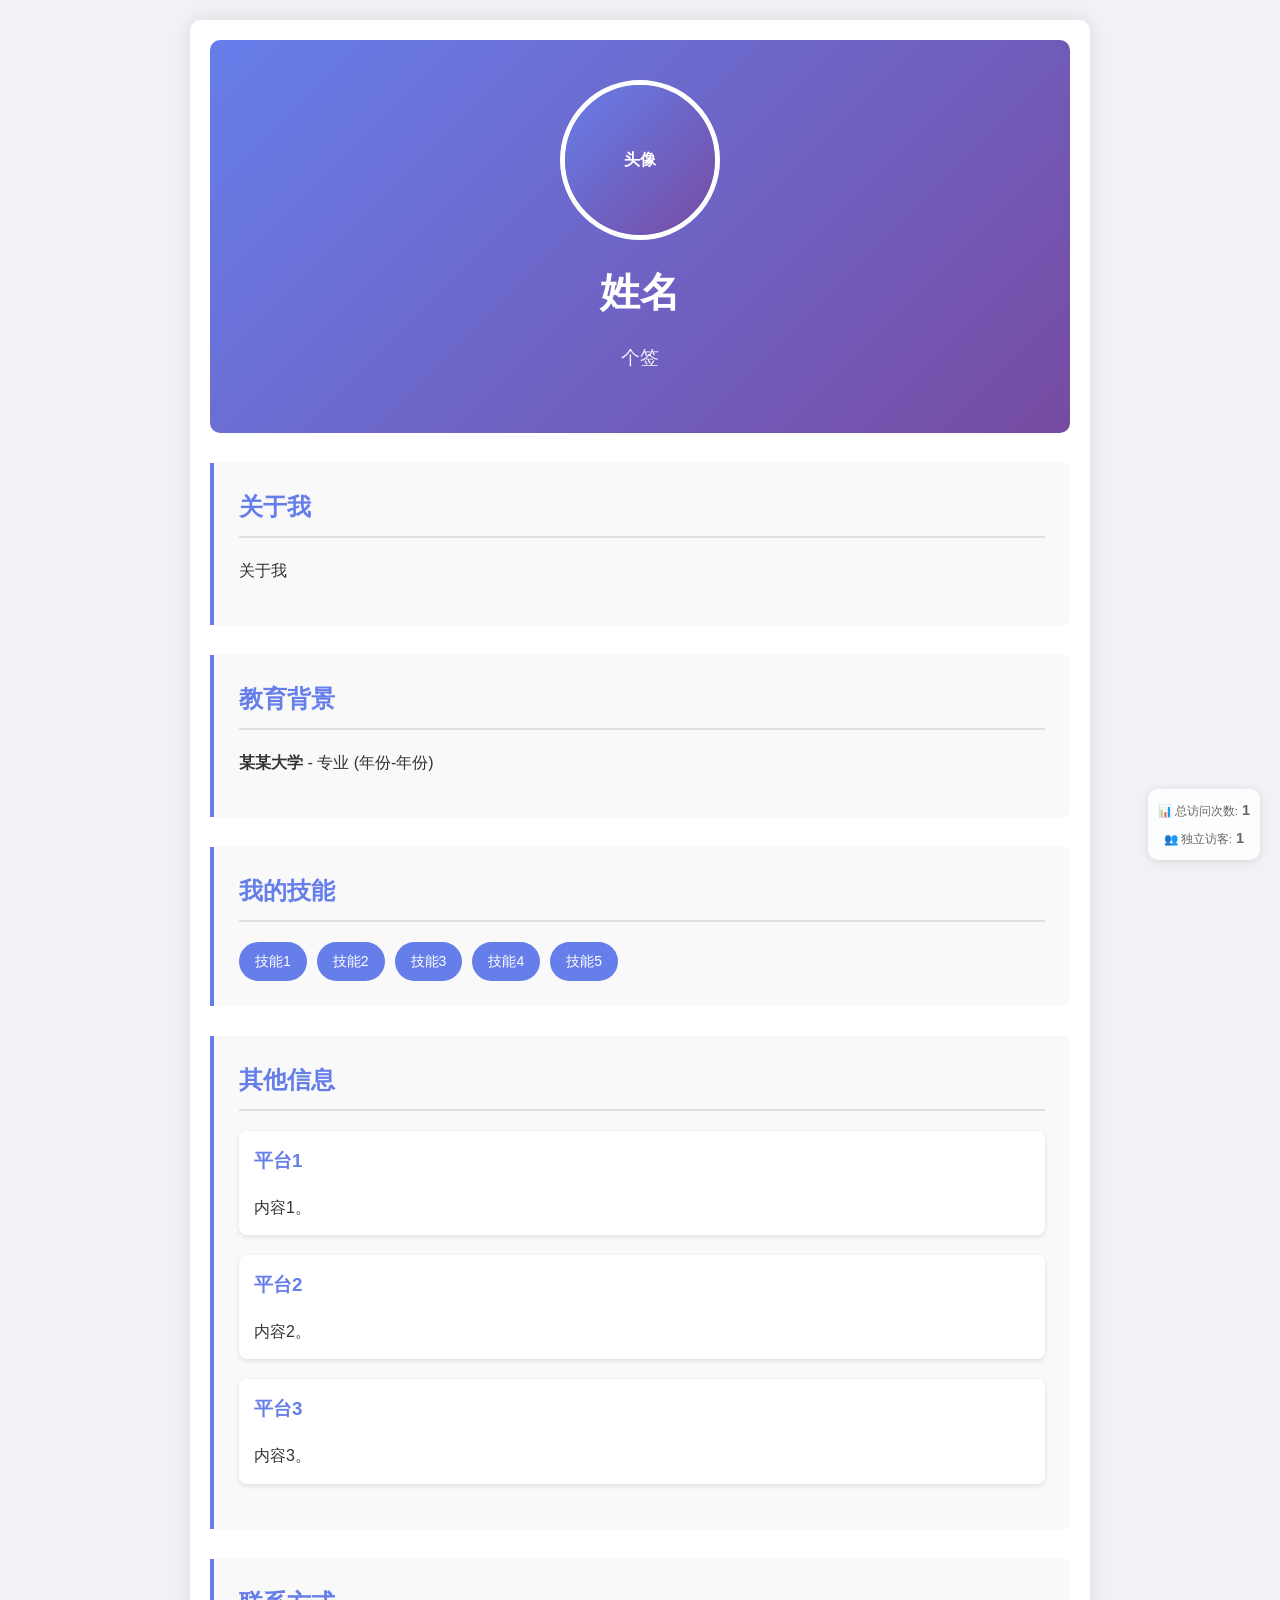
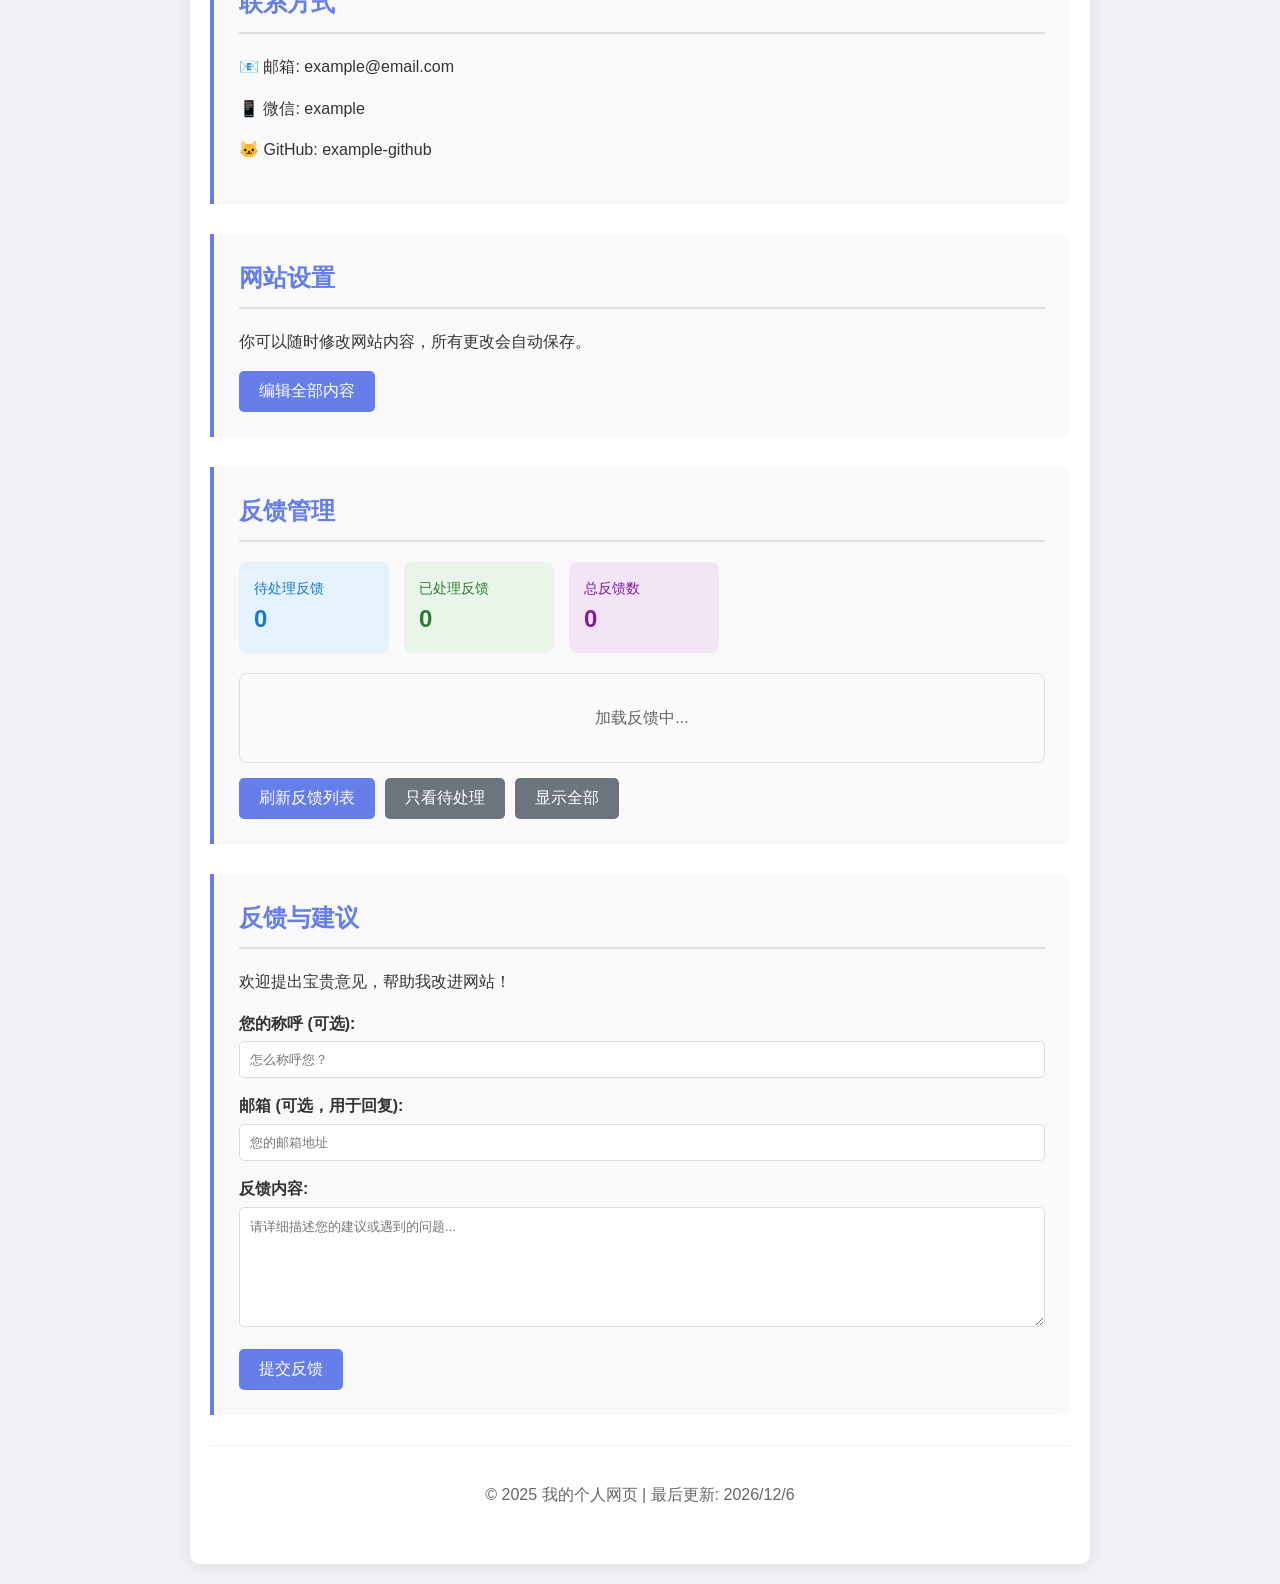
==== commit 4552d2da: "回滚到稳定版本" ====
--- a/index.html
+++ b/index.html
@@ -1,6 +1,6 @@
 <!DOCTYPE html>
-<html lang="zh-CN">
-<head>
+<!-- saved from url=(0051)file:///C:/Users/q8972/Desktop/SelfwebTexting2.html -->
+<html lang="zh-CN"><head>
 <script src="https://cdn.jsdelivr.net/npm/@supabase/supabase-js@2"></script>
 <script>
 // 使用您的配置信息
@@ -25,7 +25,7 @@
 <meta http-equiv="Content-Type" content="text/html; charset=UTF-8">
     
     <meta name="viewport" content="width=device-width, initial-scale=1.0">
-    <title>RB/Tisir_R的个人网页Ver.5.0(悬浮窗版)</title>
+    <title>RB/Tisir_R的个人网页Ver.4.8.3(改进中)</title>
     
         <!-- 网站头像 -->
     <link rel="apple-touch-icon" sizes="57x57" href="https://raw.githubusercontent.com/TisirR/PersonalFile-ProjectWeb-1/favicons/apple-icon-57x57.png">
@@ -47,100 +47,6 @@
     <meta name="theme-color" content="#ffffff">
         
     <style>
-        /* 悬浮窗基础样式（贴合原风格） */
-        .window {
-            position: absolute;
-            background: white;
-            border-radius: 10px;
-            box-shadow: 0 0 20px rgba(0,0,0,0.1);
-            z-index: 50;
-            transition: all 0.3s ease;
-            cursor: move;
-        }
-        /* 悬浮窗控制栏（原主色渐变） */
-        .window-header {
-            padding: 8px 15px;
-            background: linear-gradient(135deg, #667eea 0%, #764ba2 100%);
-            color: white;
-            border-radius: 10px 10px 0 0;
-            display: flex;
-            justify-content: space-between;
-            align-items: center;
-            cursor: move;
-        }
-        /* 控制栏按钮 */
-        .window-controls button {
-            background: transparent;
-            border: none;
-            color: white;
-            font-size: 16px;
-            margin-left: 15px;
-            cursor: pointer;
-            padding: 2px 6px;
-            border-radius: 3px;
-            transition: background 0.3s;
-        }
-        .window-controls button:hover {
-            background: rgba(255,255,255,0.2);
-        }
-        /* 悬浮窗内容区 */
-        .window-content {
-            padding: 20px;
-            overflow-y: auto;
-            max-height: calc(100% - 45px);
-        }
-
-        /* 底部最小化导航条 */
-        #minBar {
-            position: fixed;
-            bottom: 0;
-            left: 0;
-            right: 0;
-            height: 50px;
-            background: white;
-            box-shadow: 0 -2px 10px rgba(0,0,0,0.1);
-            display: none; /* 默认隐藏 */
-            justify-content: center;
-            align-items: center;
-            gap: 30px;
-            z-index: 100;
-        }
-        .min-item {
-            background: transparent;
-            border: none;
-            color: #667eea;
-            font-size: 16px;
-            font-weight: 500;
-            padding: 8px 15px;
-            border-radius: 5px;
-            cursor: pointer;
-            transition: all 0.3s;
-        }
-        .min-item:hover, .min-item.active {
-            background: #667eea;
-            color: white;
-        }
-
-        /* 悬浮窗响应式适配 */
-        @media (max-width: 1200px) {
-            #window1 { top: 20px; left: 20px; width: 40%; }
-            #window2 { top: 20px; right: 20px; width: 50%; }
-            #window3 { top: calc(50% + 20px); left: 20px; width: calc(100% - 40px); }
-        }
-        @media (max-width: 600px) {
-            .window {
-                width: calc(100% - 20px) !important;
-                left: 10px !important;
-                right: 10px !important;
-            }
-            #window1 { top: 10px; height: auto; }
-            #window2 { top: calc(35% + 10px); height: auto; }
-            #window3 { top: calc(70% + 10px); height: auto; }
-            .window-header { padding: 6px 10px; }
-            .window-content { padding: 15px; }
-            #minBar { gap: 15px; height: 45px; }
-            .min-item { font-size: 14px; padding: 6px 10px; }
-        }
 
         .visitor-counter {
             text-align: center;
@@ -155,7 +61,6 @@
             bottom: 20px;
             right: 20px;
             box-shadow: 0 2px 10px rgba(0,0,0,0.1);
-            z-index: 10; /* 避免被悬浮窗遮挡 */
         }
         
         body {
@@ -165,7 +70,18 @@
             background-color: #f0f2f5;
             color: #333;
             line-height: 1.6;
-            min-height: 100vh;
+        }
+        
+        .container {
+            max-width: 900px;
+            margin: 20px auto;
+            padding: 20px;
+            background: white;
+            box-shadow: 0 0 20px rgba(0,0,0,0.1);
+            border-radius: 10px;
+            /* 添加移动端适配 */
+            width: 100%;
+            box-sizing: border-box;
         }
         
         /* 防止文字溢出 */
@@ -175,30 +91,79 @@
             max-width: 100%;
         }
         
-        /* 悬浮窗内的section样式调整 */
-        .window .section {
-            margin: 20px 0;
-            padding: 20px;
+        header {
+            text-align: center;
+            padding: 40px 0;
+            background: linear-gradient(135deg, #667eea 0%, #764ba2 100%);
+            color: white;
+            border-radius: 10px;
+            margin-bottom: 30px;
+            position: relative;
+        }
+        
+        .avatar-container {
+            position: relative;
+            display: inline-block;
+            margin-bottom: 20px;
+        }
+        
+        .avatar {
+            width: 150px;
+            height: 150px;
+            border-radius: 50%;
+            border: 5px solid white;
+            overflow: hidden;
+            cursor: pointer;
+            transition: transform 0.3s ease;
+        }
+        
+        .avatar:hover {
+            transform: scale(1.05);
+        }
+        
+        .avatar img {
+            width: 100%;
+            height: 100%;
+            object-fit: cover;
+        }
+        
+        .avatar-edit-overlay {
+            position: absolute;
+            top: 0;
+            left: 0;
+            width: 100%;
+            height: 100%;
+            background: rgba(0,0,0,0.7);
+            color: white;
+            display: flex;
+            align-items: center;
+            justify-content: center;
+            border-radius: 50%;
+            opacity: 0;
+            transition: opacity 0.3s ease;
+            cursor: pointer;
+        }
+        
+        .avatar-container:hover .avatar-edit-overlay {
+            opacity: 1;
+        }
+        
+        h1 {
+            margin: 0 0 10px;
+            font-size: 2.5em;
+        }
+        
+        .tagline {
+            font-size: 1.2em;
+            opacity: 0.9;
+        }
+        
+        .section {
+            margin: 30px 0;
+            padding: 25px;
             border-left: 4px solid #667eea;
             background: #f9f9f9;
             border-radius: 0 8px 8px 0;
-        }
-        
-        .window .section:first-child {
-            margin-top: 0;
-        }
-        
-        h1 {
-            margin: 10px 0;
-            font-size: 2em;
-            text-align: center;
-        }
-        
-        .tagline {
-            font-size: 1.1em;
-            opacity: 0.9;
-            text-align: center;
-            margin-bottom: 20px;
         }
         
         h2 {
@@ -225,6 +190,14 @@
         
         .skill:hover {
             transform: translateY(-3px);
+        }
+        
+        footer {
+            text-align: center;
+            padding: 20px;
+            margin-top: 30px;
+            border-top: 1px solid #eee;
+            color: #666;
         }
         
         /* 模态框样式 */
@@ -327,57 +300,6 @@
             background: #5a6268;
         }
         
-        .avatar-container {
-            position: relative;
-            display: inline-block;
-            margin-bottom: 10px;
-            text-align: center;
-            width: 100%;
-        }
-        
-        .avatar {
-            width: 120px; /* 调整为适应窗口缩小 */
-            height: 120px; /* 调整为适应窗口缩小 */
-            border-radius: 50%;
-            border: 5px solid white;
-            overflow: hidden;
-            cursor: pointer;
-            transition: transform 0.3s ease;
-            margin: 0 auto; /* 新增：让头像居中 */
-        }
-        
-        .avatar:hover {
-            transform: scale(1.05);
-        }
-        
-        .avatar img {
-            width: 100%;
-            height: 100%;
-            object-fit: cover;
-        }
-        
-        .avatar-edit-overlay {
-            position: absolute;
-            top: 0;
-            left: 50%;
-            transform: translateX(-50%);
-            width: 120px; /* 调整为适应窗口缩小 */
-            height: 120px; /* 调整为适应窗口缩小 */
-            background: rgba(0,0,0,0.7);
-            color: white;
-            display: flex;
-            align-items: center;
-            justify-content: center;
-            border-radius: 50%;
-            opacity: 0;
-            transition: opacity 0.3s ease;
-            cursor: pointer;
-        }
-        
-        .avatar-container:hover .avatar-edit-overlay {
-            opacity: 1;
-        }
-        
         .avatar-preview {
             width: 100px;
             height: 100px;
@@ -450,8 +372,23 @@
         }
         
         @media (max-width: 600px) {
-            .window .section {
+            .container {
+                margin: 10px;
                 padding: 15px;
+                width: calc(100% - 20px); /* 新增：确保不超出屏幕 */
+            }
+            
+            header {
+                padding: 20px 0;
+            }
+            
+            h1 {
+                font-size: 2em;
+            }
+            
+            .avatar {
+                width: 120px;
+                height: 120px;
             }
             
             /* 新增：防止文字溢出 */
@@ -476,151 +413,112 @@
     </style>
 </head>
 <body>
-    <!-- 左上窗：个人信息（头像、姓名、个签、关于我、教育背景） -->
-    <div class="window" id="window1" style="top: 30px; left: 30px; width: 380px; height: 420px;">
-      <div class="window-header">
-        <span>个人信息</span>
-        <div class="window-controls">
-          <button class="min-btn">-</button>
-          <button class="max-btn">□</button>
-          <button class="close-btn">×</button>
-        </div>
-      </div>
-      <div class="window-content">
-        <!-- 原有头像+姓名+个签模块 -->
-        <div class="avatar-container">
-          <div class="avatar" id="avatarDisplay"><img src="" alt="个人头像"></div>
-          <div class="avatar-edit-overlay" onclick="openPasswordModal('avatar')">
-            <span>修改头像</span>
-          </div>
-        </div>
-        <h1 id="displayName">RB/Tisir_R</h1>
-        <p class="tagline" id="displayTagline">个签</p>
-
-        <!-- 原有"关于我"section -->
+    <div class="container">
+        <header>
+            <div class="avatar-container">
+                <div class="avatar" id="avatarDisplay"><img src="" alt="个人头像"></div>
+                <div class="avatar-edit-overlay" onclick="openPasswordModal('avatar')">
+                    <span>修改头像</span>
+                </div>
+            </div>
+            <h1 id="displayName">RB/Tisir_R</h1>
+            <p class="tagline" id="displayTagline">个签</p>
+        </header>
+        
         <section class="section">
-          <h2>关于我</h2>
-          <p id="displayAbout">简介.txt</p>
+            <h2>关于我</h2>
+            <p id="displayAbout">简介.txt</p>
         </section>
-
-        <!-- 原有"教育背景"section -->
+        
         <section class="section">
-          <h2>教育背景</h2>
-          <p id="displayEducation"><strong>这是大学</strong> - 我的专业 (2025-2029)</p>
+            <h2>教育背景</h2>
+            <p id="displayEducation"><strong>这是大学</strong> - 我的专业 (2025-2029)</p>
         </section>
-      </div>
-    </div>
-
-    <!-- 左下窗：技能、网站设置 -->
-    <div class="window" id="window2" style="top: 470px; left: 30px; width: 380px; height: 320px;">
-      <div class="window-header">
-        <span>技能与设置</span>
-        <div class="window-controls">
-          <button class="min-btn">-</button>
-          <button class="max-btn">□</button>
-          <button class="close-btn">×</button>
-        </div>
-      </div>
-      <div class="window-content">
-        <!-- 原有"我的技能"section -->
+        
         <section class="section">
-          <h2>我的技能</h2>
-          <div class="skills" id="displaySkills"><div class="skill">暂无</div></div>
+            <h2>我的技能</h2>
+            <div class="skills" id="displaySkills"><div class="skill">暂无</div></div>
         </section>
-
-        <!-- 原有"网站设置"section -->
+        
         <section class="section">
-          <h2>网站设置</h2>
-          <p>你可以随时修改网站内容，所有更改会自动保存。</p >
-          <button class="btn" onclick="openPasswordModal('edit')">编辑全部内容</button>
+            <h2>其他信息</h2>
+            <div id="displayProjects">
+                <div style="margin-bottom: 20px; padding: 15px; background: white; border-radius: 8px; box-shadow: rgba(0, 0, 0, 0.1) 0px 2px 5px;">
+                    <h3 style="margin-top: 0; color: #667eea;">主要活跃平台</h3>
+                    <p style="margin-bottom: 0;">平台</p>
+                </div></div>
         </section>
-      </div>
-    </div>
-
-    <!-- 右侧窗：其他信息、联系方式、反馈管理、反馈建议 -->
-    <div class="window" id="window3" style="top: 30px; right: 30px; width: 520px; height: 760px;">
-      <div class="window-header">
-        <span>内容与反馈</span>
-        <div class="window-controls">
-          <button class="min-btn">-</button>
-          <button class="max-btn">□</button>
-          <button class="close-btn">×</button>
-        </div>
-      </div>
-      <div class="window-content">
-        <!-- 原有"其他信息"section -->
+        
         <section class="section">
-          <h2>其他信息</h2>
-          <div id="displayProjects">
-            <div style="margin-bottom: 20px; padding: 15px; background: white; border-radius: 8px; box-shadow: rgba(0, 0, 0, 0.1) 0px 2px 5px;">
-              <h3 style="margin-top: 0; color: #667eea;">主要活跃平台</h3>
-              <p style="margin-bottom: 0;">平台</p>
-            </div>
-          </div>
+            <h2>联系方式</h2>
+            <div id="displayContact"><p>📧 邮箱：example@email.com</div>
         </section>
-
-        <!-- 原有"联系方式"section -->
+        
         <section class="section">
-          <h2>联系方式</h2>
-          <div id="displayContact"><p>📧 邮箱：example@email.com</div>
+            <h2>网站设置</h2>
+            <p>你可以随时修改网站内容，所有更改会自动保存。</p >
+            <button class="btn" onclick="openPasswordModal('edit')">编辑全部内容</button>
         </section>
 
-        <!-- 原有"反馈管理"section -->
+        <!-- 反馈管理模块 -->
         <section class="section">
-          <h2>反馈管理</h2>
-          <!-- 原有反馈管理内容（完整保留） -->
-          <div style="display: flex; gap: 15px; margin-bottom: 20px; flex-wrap: wrap;">
-            <div class="feedback-stat" style="background: #e3f2fd; padding: 15px; border-radius: 8px; min-width: 120px;">
-              <div style="font-size: 0.9em; color: #1976d2;">待处理反馈</div>
-              <div id="pendingCount" style="font-size: 1.5em; font-weight: bold; color: #1976d2;">0</div>
-            </div>
-            <div class="feedback-stat" style="background: #e8f5e8; padding: 15px; border-radius: 8px; min-width: 120px;">
-              <div style="font-size: 0.9em; color: #2e7d32;">已处理反馈</div>
-              <div id="processedCount" style="font-size: 1.5em; font-weight: bold; color: #2e7d32;">0</div>
-            </div>
-            <div class="feedback-stat" style="background: #f3e5f5; padding: 15px; border-radius: 8px; min-width: 120px;">
-              <div style="font-size: 0.9em; color: #7b1fa2;">总反馈数</div>
-              <div id="totalCount" style="font-size: 1.5em; font-weight: bold; color: #7b1fa2;">0</div>
-            </div>
-          </div>
-          <div id="feedbackList" style="max-height: 200px; overflow-y: auto; border: 1px solid #e0e0e0; border-radius: 8px; padding: 15px; background: #fafafa;">
-            <p style="text-align: center; color: #667eea;">加载反馈中...</p >
-          </div>
-          <div style="margin-top: 15px; display: flex; gap: 10px; flex-wrap: wrap;">
-            <button class="btn" onclick="loadFeedback()">刷新反馈列表</button>
-            <button class="btn btn-secondary" onclick="showOnlyPending()">只看待处理</button>
-            <button class="btn btn-secondary" onclick="showAllFeedback()">显示全部</button>
-          </div>
+            <h2>反馈管理</h2>
+            
+            <!-- 反馈统计 -->
+            <div style="display: flex; gap: 15px; margin-bottom: 20px; flex-wrap: wrap;">
+                <div class="feedback-stat" style="background: #e3f2fd; padding: 15px; border-radius: 8px; min-width: 120px;">
+                    <div style="font-size: 0.9em; color: #1976d2;">待处理反馈</div>
+                    <div id="pendingCount" style="font-size: 1.5em; font-weight: bold; color: #1976d2;">0</div>
+                </div>
+                <div class="feedback-stat" style="background: #e8f5e8; padding: 15px; border-radius: 8px; min-width: 120px;">
+                    <div style="font-size: 0.9em; color: #2e7d32;">已处理反馈</div>
+                    <div id="processedCount" style="font-size: 1.5em; font-weight: bold; color: #2e7d32;">0</div>
+                </div>
+                <div class="feedback-stat" style="background: #f3e5f5; padding: 15px; border-radius: 8px; min-width: 120px;">
+                    <div style="font-size: 0.9em; color: #7b1fa2;">总反馈数</div>
+                    <div id="totalCount" style="font-size: 1.5em; font-weight: bold; color: #7b1fa2;">0</div>
+                </div>
+            </div>
+            
+            <!-- 反馈列表 -->
+            <div id="feedbackList" style="max-height: 400px; overflow-y: auto; border: 1px solid #e0e0e0; border-radius: 8px; padding: 15px; background: #fafafa;">
+                <p style="text-align: center; color: #666;">加载反馈中...</p >
+            </div>
+            
+            <div style="margin-top: 15px; display: flex; gap: 10px;">
+                <button class="btn" onclick="loadFeedback()">刷新反馈列表</button>
+                <button class="btn btn-secondary" onclick="showOnlyPending()">只看待处理</button>
+                <button class="btn btn-secondary" onclick="showAllFeedback()">显示全部</button>
+            </div>
         </section>
 
-        <!-- 原有"反馈与建议"section -->
         <section class="section">
-          <h2>反馈与建议</h2>
-          <!-- 原有反馈建议内容（完整保留） -->
-          <p>欢迎提出宝贵意见，帮助我改进网站！</p >
-          <div class="form-group">
-            <label>您的称呼 (可选):</label>
-            <input type="text" id="feedbackName" placeholder="怎么称呼您？" style="width: 100%;">
-          </div>
-          <div class="form-group">
-            <label>邮箱 (可选，用于回复):</label>
-            <input type="email" id="feedbackEmail" placeholder="您的邮箱地址" style="width: 100%;">
-          </div>
-          <div class="form-group">
-            <label>反馈内容:</label>
-            <textarea id="feedbackMessage" placeholder="请详细描述您的建议或遇到的问题..." style="width: 100%; height: 100px;"></textarea>
-          </div>
-          <button class="btn" id="feedbackSubmitBtn" onclick="submitFeedback()">提交反馈</button>
-          <div id="feedbackStatus" class="status-message" style="display: none;"></div>
+            <h2>反馈与建议</h2>
+            <p>欢迎提出宝贵意见，帮助我改进网站！</p >
+            
+            <div class="form-group">
+                <label>您的称呼 (可选):</label>
+                <input type="text" id="feedbackName" placeholder="怎么称呼您？" style="width: 100%;">
+            </div>
+            
+            <div class="form-group">
+                <label>邮箱 (可选，用于回复):</label>
+                <input type="email" id="feedbackEmail" placeholder="您的邮箱地址" style="width: 100%;">
+            </div>
+            
+            <div class="form-group">
+                <label>反馈内容:</label>
+                <textarea id="feedbackMessage" placeholder="请详细描述您的建议或遇到的问题..." style="width: 100%; height: 120px;"></textarea>
+            </div>
+            
+            <button class="btn" id="feedbackSubmitBtn" onclick="submitFeedback()">提交反馈</button>
+            
+            <div id="feedbackStatus" class="status-message" style="display: none;"></div>
         </section>
-      </div>
-    </div>
-
-    <!-- 底部最小化导航条 -->
-    <div id="minBar">
-      <button class="min-item" data-target="window1">个人信息</button>
-      <button class="min-item" data-target="window2">技能与设置</button>
-      <button class="min-item" data-target="window3">内容与反馈</button>
+        
+        <footer>
+            <p>© 2025 我的个人网页 | 最后更新: <span id="last_updated">2025/11/28</span></p>
+        </footer>
     </div>
 
     <!-- 头像编辑模态框 -->
@@ -729,6 +627,7 @@
     </div>
 
     <script>
+
         // 密码设置
         const EDIT_PASSWORD = "q8972111"; // 你可以修改这个密码
 
@@ -779,10 +678,6 @@
             loadData();
             updateVisitorStats();
             loadFeedbackStats();
-            
-            // 新增：初始化悬浮窗位置（防止刷新后错位）
-            initWindowPositions();
-            
             document.getElementById('last_updated').textContent = new Date().toLocaleDateString('zh-CN');
 
             // 监听密码输入框的Enter键
@@ -1295,6 +1190,7 @@
                     
                     // 更新页面显示，但不在本地存储保存 Base64 数据
                     updateAvatarDisplay(avatarData);
+                    document.getElementById('last_updated').textContent = new Date().toLocaleDateString('zh-CN');
                     
                     // 更新本地存储，但不包含大尺寸头像数据
                     const dataForLocalStorage = { ...updateData };
@@ -1431,6 +1327,7 @@
                 
                 // 更新页面显示
                 updatePageWithData(newData);
+                document.getElementById('last_updated').textContent = new Date().toLocaleDateString('zh-CN');
                 
                 showStatus('editStatus', '数据已保存到云端！', 'success');
                 
@@ -1444,6 +1341,7 @@
                 // 降级到本地存储
                 localStorage.setItem('personalWebsiteData', JSON.stringify(newData));
                 updatePageWithData(newData);
+                document.getElementById('last_updated').textContent = new Date().toLocaleDateString('zh-CN');
                 showStatus('editStatus', '保存到云端失败，已保存到本地', 'error');
             }
         }
@@ -1763,138 +1661,6 @@
                 closePasswordModal();
             }
         });
-
-        // 悬浮窗交互核心逻辑
-        let activeWindow = null;
-        let offsetX, offsetY;
-
-        // 1. 悬浮窗拖拽功能
-        document.querySelectorAll('.window-header').forEach(header => {
-            header.addEventListener('mousedown', (e) => {
-                const window = header.closest('.window');
-                activeWindow = window;
-                // 置顶当前窗口
-                const allWindows = document.querySelectorAll('.window');
-                allWindows.forEach(win => win.style.zIndex = 50);
-                window.style.zIndex = 100;
-                
-                // 计算鼠标偏移量
-                const rect = window.getBoundingClientRect();
-                offsetX = e.clientX - rect.left;
-                offsetY = e.clientY - rect.top;
-                
-                e.stopPropagation(); // 避免触发模态框关闭
-            });
-        });
-
-        // 全局鼠标移动监听（实现拖拽）
-        document.addEventListener('mousemove', (e) => {
-            if (!activeWindow) return;
-            const x = e.clientX - offsetX;
-            const y = e.clientY - offsetY;
-            
-            // 限制窗口不超出视口
-            const maxX = window.innerWidth - activeWindow.offsetWidth;
-            const maxY = window.innerHeight - activeWindow.offsetHeight - 60; // 预留底部导航高度
-            const clampedX = Math.max(0, Math.min(x, maxX));
-            const clampedY = Math.max(0, Math.min(y, maxY));
-            
-            activeWindow.style.left = `${clampedX}px`;
-            activeWindow.style.top = `${clampedY}px`;
-        });
-
-        // 释放鼠标取消拖拽
-        document.addEventListener('mouseup', () => {
-            activeWindow = null;
-        });
-
-        // 2. 最小化按钮功能
-        document.querySelectorAll('.min-btn').forEach(btn => {
-            btn.addEventListener('click', (e) => {
-                const window = btn.closest('.window');
-                window.style.display = 'none';
-                document.getElementById('minBar').style.display = 'flex';
-                e.stopPropagation();
-            });
-        });
-
-        // 3. 最大化/还原按钮功能
-        document.querySelectorAll('.max-btn').forEach(btn => {
-            btn.addEventListener('click', (e) => {
-                const window = btn.closest('.window');
-                const isMaxed = window.classList.contains('maximized');
-                
-                if (isMaxed) {
-                    // 还原默认尺寸和位置
-                    window.classList.remove('maximized');
-                    if (window.id === 'window1') {
-                        window.style.width = '380px';
-                        window.style.height = '420px';
-                        window.style.left = '30px';
-                        window.style.top = '30px';
-                        window.style.right = 'auto';
-                    } else if (window.id === 'window2') {
-                        window.style.width = '380px';
-                        window.style.height = '320px';
-                        window.style.left = '30px';
-                        window.style.top = '470px';
-                        window.style.right = 'auto';
-                    } else if (window.id === 'window3') {
-                        window.style.width = '520px';
-                        window.style.height = '760px';
-                        window.style.right = '30px';
-                        window.style.left = 'auto';
-                        window.style.top = '30px';
-                    }
-                } else {
-                    // 最大化（占满视口，预留边距）
-                    window.classList.add('maximized');
-                    window.style.width = `${window.innerWidth - 40}px`;
-                    window.style.height = `${window.innerHeight - 80}px`;
-                    window.style.left = '20px';
-                    window.style.top = '20px';
-                    window.style.right = '20px';
-                }
-                e.stopPropagation();
-            });
-        });
-
-        // 4. 关闭按钮功能
-        document.querySelectorAll('.close-btn').forEach(btn => {
-            btn.addEventListener('click', (e) => {
-                const window = btn.closest('.window');
-                window.style.display = 'none';
-                document.getElementById('minBar').style.display = 'flex';
-                e.stopPropagation();
-            });
-        });
-
-        // 5. 底部导航恢复窗口
-        document.querySelectorAll('.min-item').forEach(item => {
-            item.addEventListener('click', () => {
-                const targetId = item.dataset.target;
-                const targetWindow = document.getElementById(targetId);
-                targetWindow.style.display = 'block';
-                // 置顶恢复的窗口
-                const allWindows = document.querySelectorAll('.window');
-                allWindows.forEach(win => win.style.zIndex = 50);
-                targetWindow.style.zIndex = 100;
-            });
-        });
-
-        // 6. 初始化悬浮窗位置（防止刷新后错位）
-        function initWindowPositions() {
-            const window1 = document.getElementById('window1');
-            const window2 = document.getElementById('window2');
-            const window3 = document.getElementById('window3');
-            
-            if (!window1.style.left) window1.style.left = '30px';
-            if (!window1.style.top) window1.style.top = '30px';
-            if (!window2.style.left) window2.style.left = '30px';
-            if (!window2.style.top) window2.style.top = '470px';
-            if (!window3.style.right) window3.style.right = '30px';
-            if (!window3.style.top) window3.style.top = '30px';
-        }
     </script>
 
         <!-- 访客计数器 -->
@@ -1911,5 +1677,4 @@
             </div>
         </div>
 
-</body>
-</html>
+</body></html>
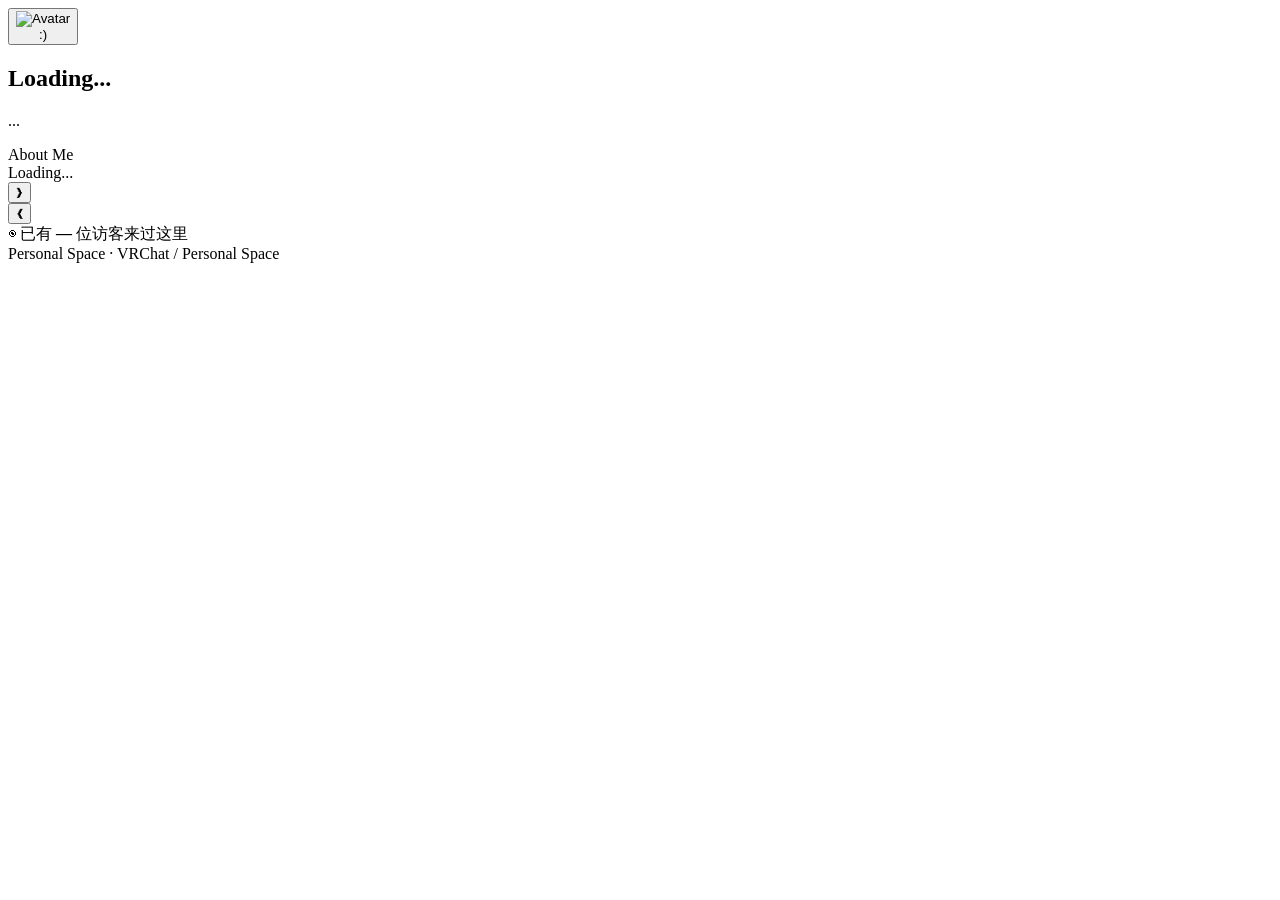
==== commit c079d3a9: "ReBuilt" ====
--- a/index.html
+++ b/index.html
@@ -1,1680 +1,265 @@
 <!DOCTYPE html>
-<!-- saved from url=(0051)file:///C:/Users/q8972/Desktop/SelfwebTexting2.html -->
-<html lang="zh-CN"><head>
-<script src="https://cdn.jsdelivr.net/npm/@supabase/supabase-js@2"></script>
-<script>
-// 使用您的配置信息
-const SUPABASE_URL = 'https://hjtxgmlzqmasdgzjpvja.supabase.co';
-const SUPABASE_ANON_KEY = 'sb_publishable_n5Fv_PIfuEKm2CnmFZEBOA_AYs1IOJA';
-
-// 初始化 Supabase 客户端
-try {
-    // 检查 supabase 库是否已加载
-    if (typeof supabase === 'undefined') {
-        throw new Error('Supabase JS 库未加载成功');
-    }
-    // 创建客户端并赋给全局变量
-    window.supabase = supabase.createClient(SUPABASE_URL, SUPABASE_ANON_KEY);
-    console.log('✅ Supabase 客户端初始化成功');
-} catch (error) {
-    console.error('❌ Supabase 初始化失败:', error);
-    // 设置一个空的客户端，以便后续代码不会因为window.supabase未定义而报错
-    window.supabase = null;
-}
-</script>
-<meta http-equiv="Content-Type" content="text/html; charset=UTF-8">
-    
-    <meta name="viewport" content="width=device-width, initial-scale=1.0">
-    <title>RB/Tisir_R的个人网页Ver.4.8.3(改进中)</title>
-    
-        <!-- 网站头像 -->
-    <link rel="apple-touch-icon" sizes="57x57" href="https://raw.githubusercontent.com/TisirR/PersonalFile-ProjectWeb-1/favicons/apple-icon-57x57.png">
-    <link rel="apple-touch-icon" sizes="60x60" href="https://raw.githubusercontent.com/TisirR/PersonalFile-ProjectWeb-1/favicons/apple-icon-60x60.png">
-    <link rel="apple-touch-icon" sizes="72x72" href="https://raw.githubusercontent.com/TisirR/PersonalFile-ProjectWeb-1/favicons/apple-icon-72x72.png">
-    <link rel="apple-touch-icon" sizes="76x76" href="https://raw.githubusercontent.com/TisirR/PersonalFile-ProjectWeb-1/favicons/apple-icon-76x76.png">
-    <link rel="apple-touch-icon" sizes="114x114" href="https://raw.githubusercontent.com/TisirR/PersonalFile-ProjectWeb-1/favicons/apple-icon-114x114.png">
-    <link rel="apple-touch-icon" sizes="120x120" href="https://raw.githubusercontent.com/TisirR/PersonalFile-ProjectWeb-1/favicons/apple-icon-120x120.png">
-    <link rel="apple-touch-icon" sizes="144x144" href="https://raw.githubusercontent.com/TisirR/PersonalFile-ProjectWeb-1/favicons/apple-icon-144x144.png">
-    <link rel="apple-touch-icon" sizes="152x152" href="https://raw.githubusercontent.com/TisirR/PersonalFile-ProjectWeb-1/favicons/apple-icon-152x152.png">
-    <link rel="apple-touch-icon" sizes="180x180" href="https://raw.githubusercontent.com/TisirR/PersonalFile-ProjectWeb-1/favicons/apple-icon-180x180.png">
-    <link rel="icon" type="image/png" sizes="192x192" href="https://raw.githubusercontent.com/TisirR/PersonalFile-ProjectWeb-1/favicons/android-icon-192x192.png">
-    <link rel="icon" type="image/png" sizes="32x32" href="https://raw.githubusercontent.com/TisirR/PersonalFile-ProjectWeb-1/favicons/favicon-32x32.png">
-    <link rel="icon" type="image/png" sizes="96x96" href="https://raw.githubusercontent.com/TisirR/PersonalFile-ProjectWeb-1/favicons/favicon-96x96.png">
-    <link rel="icon" type="image/png" sizes="16x16" href="https://raw.githubusercontent.com/TisirR/PersonalFile-ProjectWeb-1/favicons/favicon-16x16.png">
-    <link rel="manifest" href="https://raw.githubusercontent.com/TisirR/PersonalFile-ProjectWeb-1/favicons/manifest.json">
-    <meta name="msapplication-TileColor" content="#ffffff">
-    <meta name="msapplication-TileImage" content="https://raw.githubusercontent.com/TisirR/PersonalFile-ProjectWeb-1/favicons/ms-icon-144x144.png">
-    <meta name="theme-color" content="#ffffff">
-        
-    <style>
-
-        .visitor-counter {
-            text-align: center;
-            margin: 20px 0;
-            padding: 10px;
-            color: #666;
-            font-size: 0.9em;
-            background: rgba(255, 255, 255, 0.8);
-            border-radius: 10px;
-            display: inline-block;
-            position: fixed;
-            bottom: 20px;
-            right: 20px;
-            box-shadow: 0 2px 10px rgba(0,0,0,0.1);
-        }
-        
-        body {
-            font-family: 'Microsoft YaHei', sans-serif;
-            margin: 0;
-            padding: 0;
-            background-color: #f0f2f5;
-            color: #333;
-            line-height: 1.6;
-        }
-        
-        .container {
-            max-width: 900px;
-            margin: 20px auto;
-            padding: 20px;
-            background: white;
-            box-shadow: 0 0 20px rgba(0,0,0,0.1);
-            border-radius: 10px;
-            /* 添加移动端适配 */
-            width: 100%;
-            box-sizing: border-box;
-        }
-        
-        /* 防止文字溢出 */
-        .section p, .section div, #displayContact p {
-            word-wrap: break-word;
-            overflow-wrap: break-word;
-            max-width: 100%;
-        }
-        
-        header {
-            text-align: center;
-            padding: 40px 0;
-            background: linear-gradient(135deg, #667eea 0%, #764ba2 100%);
-            color: white;
-            border-radius: 10px;
-            margin-bottom: 30px;
-            position: relative;
-        }
-        
-        .avatar-container {
-            position: relative;
-            display: inline-block;
-            margin-bottom: 20px;
-        }
-        
-        .avatar {
-            width: 150px;
-            height: 150px;
-            border-radius: 50%;
-            border: 5px solid white;
-            overflow: hidden;
-            cursor: pointer;
-            transition: transform 0.3s ease;
-        }
-        
-        .avatar:hover {
-            transform: scale(1.05);
-        }
-        
-        .avatar img {
-            width: 100%;
-            height: 100%;
-            object-fit: cover;
-        }
-        
-        .avatar-edit-overlay {
-            position: absolute;
-            top: 0;
-            left: 0;
-            width: 100%;
-            height: 100%;
-            background: rgba(0,0,0,0.7);
-            color: white;
-            display: flex;
-            align-items: center;
-            justify-content: center;
-            border-radius: 50%;
-            opacity: 0;
-            transition: opacity 0.3s ease;
-            cursor: pointer;
-        }
-        
-        .avatar-container:hover .avatar-edit-overlay {
-            opacity: 1;
-        }
-        
-        h1 {
-            margin: 0 0 10px;
-            font-size: 2.5em;
-        }
-        
-        .tagline {
-            font-size: 1.2em;
-            opacity: 0.9;
-        }
-        
-        .section {
-            margin: 30px 0;
-            padding: 25px;
-            border-left: 4px solid #667eea;
-            background: #f9f9f9;
-            border-radius: 0 8px 8px 0;
-        }
-        
-        h2 {
-            color: #667eea;
-            margin-top: 0;
-            border-bottom: 2px solid #e0e0e0;
-            padding-bottom: 10px;
-        }
-        
-        .skills {
-            display: flex;
-            flex-wrap: wrap;
-            gap: 10px;
-        }
-        
-        .skill {
-            background: #667eea;
-            color: white;
-            padding: 8px 16px;
-            border-radius: 20px;
-            font-size: 14px;
-            transition: transform 0.3s;
-        }
-        
-        .skill:hover {
-            transform: translateY(-3px);
-        }
-        
-        footer {
-            text-align: center;
-            padding: 20px;
-            margin-top: 30px;
-            border-top: 1px solid #eee;
-            color: #666;
-        }
-        
-        /* 模态框样式 */
-        .modal {
-            display: none;
-            position: fixed;
-            top: 0;
-            left: 0;
-            width: 100%;
-            height: 100%;
-            background: rgba(0,0,0,0.5);
-            z-index: 1000;
-            align-items: center;
-            justify-content: center;
-        }
-        
-        .modal-content {
-            background: white;
-            padding: 20px;
-            border-radius: 10px;
-            max-width: 500px;
-            width: 90%;
-            max-height: 80vh; /* 限制最大高度 */
-            overflow-y: auto; /* 添加滚动条 */
-            box-shadow: 0 5px 15px rgba(0,0,0,0.3);
-        }
-        
-        .modal-header {
-            display: flex;
-            justify-content: space-between;
-            align-items: center;
-            margin-bottom: 20px;
-            border-bottom: 1px solid #eee;
-            padding-bottom: 10px;
-        }
-        
-        .close-btn {
-            background: none;
-            border: none;
-            font-size: 24px;
-            cursor: pointer;
-            color: #666;
-        }
-        
-        .form-group {
-            margin-bottom: 15px;
-        }
-        
-        label {
-            display: block;
-            margin-bottom: 5px;
-            font-weight: bold;
-        }
-        
-        input, textarea {
-            width: calc(100% - 22px); /* 考虑padding和border */
-            padding: 10px;
-            border: 1px solid #ddd;
-            border-radius: 5px;
-            font-family: inherit;
-            box-sizing: border-box; /* 重要：包含padding和border在宽度内 */
-        }
-
-        .btn-block {
-            display: block;
-            width: 100%;
-            box-sizing: border-box; /* 确保按钮宽度计算一致 */
-        }
-        
-        textarea {
-            min-height: 100px;
-            resize: vertical;
-        }
-        
-        .btn {
-            background: #667eea;
-            color: white;
-            border: none;
-            padding: 10px 20px;
-            border-radius: 5px;
-            cursor: pointer;
-            font-size: 16px;
-            transition: background 0.3s;
-        }
-        
-        .btn:hover {
-            background: #5a6fd8;
-        }
-        
-        .btn-block {
-            display: block;
-            width: 100%;
-        }
-        
-        .btn-secondary {
-            background: #6c757d;
-        }
-        
-        .btn-secondary:hover {
-            background: #5a6268;
-        }
-        
-        .avatar-preview {
-            width: 100px;
-            height: 100px;
-            border-radius: 50%;
-            object-fit: cover;
-            margin: 10px auto;
-            display: block;
-            border: 2px solid #667eea;
-        }
-        
-        .file-input-wrapper {
-            position: relative;
-            overflow: hidden;
-            display: inline-block;
-            width: 100%;
-        }
-        
-        .file-input-wrapper input[type=file] {
-            position: absolute;
-            left: 0;
-            top: 0;
-            opacity: 0;
-            width: 100%;
-            height: 100%;
-            cursor: pointer;
-        }
-        
-        .file-input-btn {
-            display: block;
-            padding: 10px;
-            background: #f8f9fa;
-            border: 1px dashed #667eea;
-            border-radius: 5px;
-            text-align: center;
-            color: #667eea;
-            cursor: pointer;
-        }
-        
-        .status-message {
-            padding: 10px;
-            border-radius: 5px;
-            margin: 10px 0;
-            text-align: center;
-            display: none;
-        }
-        
-        .status-success {
-            background: #d4edda;
-            color: #155724;
-            border: 1px solid #c3e6cb;
-        }
-        
-        .status-error {
-            background: #f8d7da;
-            color: #721c24;
-            border: 1px solid #f5c6cb;
-        }
-
-        .project-input-group {
-            background: #f8f9fa;
-            padding: 15px;
-            border-radius: 8px;
-            margin-bottom: 15px;
-            border: 1px solid #e9ecef;
-            position: relative;
-        }
-        
-        .project-input-group:first-child .remove-project {
-            display: none !important;
-        }
-        
-        @media (max-width: 600px) {
-            .container {
-                margin: 10px;
-                padding: 15px;
-                width: calc(100% - 20px); /* 新增：确保不超出屏幕 */
-            }
-            
-            header {
-                padding: 20px 0;
-            }
-            
-            h1 {
-                font-size: 2em;
-            }
-            
-            .avatar {
-                width: 120px;
-                height: 120px;
-            }
-            
-            /* 新增：防止文字溢出 */
-            .section p, .section div, #displayContact p {
-                word-wrap: break-word;
-                overflow-wrap: break-word;
-                white-space: normal;
-                word-break: break-word;
-                max-width: 100%;
-            }
-            
-            /* 新增：修复技能标签换行 */
-            .skills {
-                gap: 5px;
-            }
-            
-            .skill {
-                font-size: 12px;
-                padding: 6px 12px;
-            }
-        }
-    </style>
+<html lang="zh-CN">
+<head>
+    <meta charset="UTF-8">
+
+    <meta
+        name="viewport"
+        content="width=device-width, initial-scale=1.0"
+    >
+
+    <meta
+        name="description"
+        content="Personal VRChat Space"
+    >
+
+    <title>Ciallo～(∠・ω< )⌒★</title>
+
+    <link rel="stylesheet" href="./css/style.css">
 </head>
+
 <body>
-    <div class="container">
-        <header>
-            <div class="avatar-container">
-                <div class="avatar" id="avatarDisplay"><img src="" alt="个人头像"></div>
-                <div class="avatar-edit-overlay" onclick="openPasswordModal('avatar')">
-                    <span>修改头像</span>
-                </div>
+
+    <!-- =====================================================
+         背景层
+    ====================================================== -->
+
+    <div id="backgroundLayer"></div>
+
+
+    <!-- =====================================================
+         网站主体
+    ====================================================== -->
+
+    <main class="site-shell">
+
+        <!-- =============================================
+             Profile
+        ============================================== -->
+
+        <section class="profile-panel">
+
+            <!-- Avatar -->
+
+            <div class="avatar-wrap">
+
+                <button
+                    id="avatarButton"
+                    class="avatar-button"
+                    type="button"
+                    aria-label="查看头像"
+                >
+
+                    <img
+                        id="avatarImage"
+                        class="avatar-image"
+                        src=""
+                        alt="Avatar"
+                    >
+
+                    <div
+                        id="avatarFallback"
+                        class="avatar-fallback"
+                    >
+                        :)
+                    </div>
+
+                </button>
+
             </div>
-            <h1 id="displayName">RB/Tisir_R</h1>
-            <p class="tagline" id="displayTagline">个签</p>
-        </header>
-        
-        <section class="section">
-            <h2>关于我</h2>
-            <p id="displayAbout">简介.txt</p>
+
+
+            <!-- Name -->
+
+            <h1 id="displayName" class="display-name">
+                Loading...
+            </h1>
+
+
+            <!-- Tagline -->
+
+            <p id="tagline" class="tagline">
+                ...
+            </p>
+
+
+            <!-- About -->
+
+            <div class="about-section">
+
+                <div class="section-title-bubble">
+                    About Me
+                </div>
+
+                <div
+                    id="introduction"
+                    class="about-content"
+                >
+                    Loading...
+                </div>
+
+            </div>
+
         </section>
-        
-        <section class="section">
-            <h2>教育背景</h2>
-            <p id="displayEducation"><strong>这是大学</strong> - 我的专业 (2025-2029)</p>
+
+
+        <!-- =================================================
+             Information Shell
+
+             左耳 / 中间 / 右耳
+        ================================================== -->
+
+        <section
+            id="informationShell"
+            class="information-shell"
+        >
+
+            <!-- Left Ear -->
+
+            <aside
+                id="leftEar"
+                class="ear ear-left collapsed"
+            >
+
+                <button
+                    id="leftEarToggle"
+                    class="ear-handle"
+                    type="button"
+                    aria-label="展开左侧信息"
+                >
+                    <span class="ear-arrow">❯</span>
+                </button>
+
+                <div class="ear-content">
+
+                    <div
+                        id="leftCards"
+                        class="cards-column"
+                    ></div>
+
+                </div>
+
+            </aside>
+
+
+            <!-- Center -->
+
+            <div class="information-main">
+
+                <div
+                    id="centerCards"
+                    class="cards-column center-cards"
+                ></div>
+
+            </div>
+
+
+            <!-- Right Ear -->
+
+            <aside
+                id="rightEar"
+                class="ear ear-right collapsed"
+            >
+
+                <button
+                    id="rightEarToggle"
+                    class="ear-handle"
+                    type="button"
+                    aria-label="展开右侧信息"
+                >
+                    <span class="ear-arrow">❮</span>
+                </button>
+
+                <div class="ear-content">
+
+                    <div
+                        id="rightCards"
+                        class="cards-column"
+                    ></div>
+
+                </div>
+
+            </aside>
+
         </section>
-        
-        <section class="section">
-            <h2>我的技能</h2>
-            <div class="skills" id="displaySkills"><div class="skill">暂无</div></div>
-        </section>
-        
-        <section class="section">
-            <h2>其他信息</h2>
-            <div id="displayProjects">
-                <div style="margin-bottom: 20px; padding: 15px; background: white; border-radius: 8px; box-shadow: rgba(0, 0, 0, 0.1) 0px 2px 5px;">
-                    <h3 style="margin-top: 0; color: #667eea;">主要活跃平台</h3>
-                    <p style="margin-bottom: 0;">平台</p>
-                </div></div>
-        </section>
-        
-        <section class="section">
-            <h2>联系方式</h2>
-            <div id="displayContact"><p>📧 邮箱：example@email.com</div>
-        </section>
-        
-        <section class="section">
-            <h2>网站设置</h2>
-            <p>你可以随时修改网站内容，所有更改会自动保存。</p >
-            <button class="btn" onclick="openPasswordModal('edit')">编辑全部内容</button>
-        </section>
-
-        <!-- 反馈管理模块 -->
-        <section class="section">
-            <h2>反馈管理</h2>
-            
-            <!-- 反馈统计 -->
-            <div style="display: flex; gap: 15px; margin-bottom: 20px; flex-wrap: wrap;">
-                <div class="feedback-stat" style="background: #e3f2fd; padding: 15px; border-radius: 8px; min-width: 120px;">
-                    <div style="font-size: 0.9em; color: #1976d2;">待处理反馈</div>
-                    <div id="pendingCount" style="font-size: 1.5em; font-weight: bold; color: #1976d2;">0</div>
-                </div>
-                <div class="feedback-stat" style="background: #e8f5e8; padding: 15px; border-radius: 8px; min-width: 120px;">
-                    <div style="font-size: 0.9em; color: #2e7d32;">已处理反馈</div>
-                    <div id="processedCount" style="font-size: 1.5em; font-weight: bold; color: #2e7d32;">0</div>
-                </div>
-                <div class="feedback-stat" style="background: #f3e5f5; padding: 15px; border-radius: 8px; min-width: 120px;">
-                    <div style="font-size: 0.9em; color: #7b1fa2;">总反馈数</div>
-                    <div id="totalCount" style="font-size: 1.5em; font-weight: bold; color: #7b1fa2;">0</div>
-                </div>
-            </div>
-            
-            <!-- 反馈列表 -->
-            <div id="feedbackList" style="max-height: 400px; overflow-y: auto; border: 1px solid #e0e0e0; border-radius: 8px; padding: 15px; background: #fafafa;">
-                <p style="text-align: center; color: #666;">加载反馈中...</p >
-            </div>
-            
-            <div style="margin-top: 15px; display: flex; gap: 10px;">
-                <button class="btn" onclick="loadFeedback()">刷新反馈列表</button>
-                <button class="btn btn-secondary" onclick="showOnlyPending()">只看待处理</button>
-                <button class="btn btn-secondary" onclick="showAllFeedback()">显示全部</button>
-            </div>
-        </section>
-
-        <section class="section">
-            <h2>反馈与建议</h2>
-            <p>欢迎提出宝贵意见，帮助我改进网站！</p >
-            
-            <div class="form-group">
-                <label>您的称呼 (可选):</label>
-                <input type="text" id="feedbackName" placeholder="怎么称呼您？" style="width: 100%;">
-            </div>
-            
-            <div class="form-group">
-                <label>邮箱 (可选，用于回复):</label>
-                <input type="email" id="feedbackEmail" placeholder="您的邮箱地址" style="width: 100%;">
-            </div>
-            
-            <div class="form-group">
-                <label>反馈内容:</label>
-                <textarea id="feedbackMessage" placeholder="请详细描述您的建议或遇到的问题..." style="width: 100%; height: 120px;"></textarea>
-            </div>
-            
-            <button class="btn" id="feedbackSubmitBtn" onclick="submitFeedback()">提交反馈</button>
-            
-            <div id="feedbackStatus" class="status-message" style="display: none;"></div>
-        </section>
-        
-        <footer>
-            <p>© 2025 我的个人网页 | 最后更新: <span id="last_updated">2025/11/28</span></p>
+
+
+        <!-- =================================================
+             Visitor Count
+        ================================================== -->
+
+        <div class="visitor-box">
+
+            <span class="visitor-icon">◉</span>
+
+            <span>
+                已有
+                <strong id="visitorCount">—</strong>
+                位访客来过这里
+            </span>
+
+        </div>
+
+
+        <!-- Footer -->
+
+        <footer class="site-footer">
+
+            <span id="footerName">
+                Personal Space
+            </span>
+
+            <span class="footer-dot">
+                ·
+            </span>
+
+            <span>
+                VRChat / Personal Space
+            </span>
+
         </footer>
+
+    </main>
+
+
+    <!-- =====================================================
+         图片查看器
+    ====================================================== -->
+
+    <div
+        id="imageViewer"
+        class="image-viewer"
+        hidden
+    >
+
+        <button
+            id="closeImageViewer"
+            class="image-viewer-close"
+            type="button"
+        >
+            ×
+        </button>
+
+        <img
+            id="viewerImage"
+            src=""
+            alt="Preview"
+        >
+
     </div>
 
-    <!-- 头像编辑模态框 -->
-    <div id="avatarModal" class="modal">
-        <div class="modal-content">
-            <div class="modal-header">
-                <h3>修改头像</h3>
-                <button class="close-btn" onclick="closeAvatarModal()">×</button>
-            </div>
-            <div class="form-group">
-                <label>选择新头像:</label>
-                <div class="file-input-wrapper">
-                    <div class="file-input-btn">点击选择图片文件</div>
-                    <input type="file" id="avatarUpload" accept="image/*">
-                </div>
-            </div>
-            <div class="form-group">
-                <label>头像预览:</label>
-                <img id="avatarPreview" class="avatar-preview" src="" alt="头像预览">
-            </div>
-            <div id="avatarStatus" class="status-message"></div>
-            <button class="btn btn-block" onclick="uploadAvatar()">更新头像</button>
-        </div>
-    </div>
-
-    <!-- 密码验证模态框 -->
-    <div id="passwordModal" class="modal" style="display: none;">
-        <div class="modal-content" style="max-width: 350px;">
-            <div class="modal-header">
-                <h3>请输入编辑密码</h3>
-                <button class="close-btn" onclick="closePasswordModal()">&times;</button>
-            </div>
-            <div class="form-group">
-                <label>密码:</label>
-                <input type="password" id="passwordInput" placeholder="请输入密码">
-            </div>
-            <div id="passwordStatus" class="status-message"></div>
-            <button class="btn btn-block" onclick="verifyPassword()">确认</button>
-        </div>
-    </div>
-
-    <!-- 内容编辑模态框 -->
-    <div id="editModal" class="modal" style="display: none;">
-        <div class="modal-content">
-            <div class="modal-header">
-                <h3>编辑网站内容</h3>
-                <button class="close-btn" onclick="closeEditModal()">×</button>
-            </div>
-            <div class="form-group">
-                <label>姓名:</label>
-                <input type="text" id="editName" placeholder="你的姓名">
-            </div>
-            <div class="form-group">
-                <label>个签:</label>
-                <input type="text" id="editTagline" placeholder="展现你的个性签名">
-            </div>
-            <div class="form-group">
-                <label>关于我:</label>
-                <textarea id="editAbout" placeholder="介绍你的个人信息" style="height: 30px;"></textarea>
-            </div>
-            <div class="form-group">
-                <label>教育背景:</label>
-                <textarea id="editEducation" placeholder="教育背景信息" style="height: 40px;"></textarea>
-            </div>
-            <div class="form-group">
-                <label>技能 (用逗号分隔):</label>
-                <input type="text" id="editSkills" placeholder="例如: HTML, CSS, JavaScript">
-            </div>
-            <div class="form-group">
-                <label>其他信息:</label>
-                <div id="projectsContainer">
-                    <!-- 项目输入框将动态添加在这里 -->
-                    <div class="project-input-group">
-                        <input type="text" class="project-title" placeholder="标题 (例如: 主要活跃平台)" style="margin-bottom: 8px; width: 100%; box-sizing: border-box;">
-                        <textarea class="project-description" placeholder="内容描述 (支持换行)" style="height: 60px; margin-bottom: 10px; width: 100%; box-sizing: border-box; resize: vertical;"></textarea>
-                        <button type="button" class="btn btn-secondary remove-project" style="display: none; padding: 5px 10px; font-size: 12px;">删除</button>
-                    </div>
-                </div>
-                <button type="button" class="btn btn-secondary" onclick="addProjectInput()" style="margin-top: 10px;">
-                    + 添加新项目
-                </button>
-            </div>
-            <div class="form-group">
-                <label>页面标题设置:</label>
-                <div style="display: grid; grid-template-columns: 1fr 1fr; gap: 10px;">
-                    <div>
-                        <label style="font-size: 0.9em; color: #666;">正常标题</label>
-                        <input type="text" id="editActiveTitle" placeholder="用户在当前页面时显示">
-                    </div>
-                    <div>
-                        <label style="font-size: 0.9em; color: #666;">休眠标题</label>
-                        <input type="text" id="editInactiveTitle" placeholder="用户离开页面时显示">
-                    </div>
-                </div>
-                <p style="font-size: 0.8em; color: #888; margin-top: 5px;">
-                    当用户切换到其他标签页时，标题会自动切换为"休眠标题"
-                </p >
-            </div>
-            <div class="form-group">
-                <label>联系方式 (每行一个):</label>
-                <textarea id="editContact" placeholder="例如: 邮箱: example@email.com" style="height: -6px;"></textarea>
-            </div>
-            <div id="editStatus" class="status-message status-success" style="display: none;">所有更改已保存!</div>
-            <button class="btn btn-block" onclick="saveChanges()">保存所有更改</button>
-        </div>
-    </div>
-
-    <script>
-
-        // 密码设置
-        const EDIT_PASSWORD = "q8972111"; // 你可以修改这个密码
-
-        // 默认数据
-        const defaultData = {
-            name: "姓名",
-            tagline: "个签",
-            about: "关于我",
-            education: "某某大学 - 专业 (年份-年份)",
-            skills: ["技能1", "技能2", "技能3", "技能4", "技能5",],
-            projects: [
-                { title: "平台1", description: "内容1。" },
-                { title: "平台2", description: "内容2。" },
-                { title: "平台3", description: "内容3。" }
-            ],
-            contact: [
-                "📧 邮箱: example@email.com",
-                "📱 微信: example",
-                "🐱 GitHub: example-github"
-            ],
-            avatar: null, // 初始没有头像，使用默认
-            // 添加标题设置
-            activeTitle: "Ciallo～(∠・ω< )⌒★",
-            inactiveTitle: "|´•ω•`)…",
-            last_updated: new Date().toLocaleDateString('zh-CN')
-        };
-
-        // 标题切换功能 - 使用用户设置的标题
-        let isTabActive = true;
-        
-        // 监听页面可见性变化
-        document.addEventListener('visibilitychange', function() {
-            if (document.hidden) {
-                // 页面不可见（切换到其他标签页或最小化）
-                const inactiveTitle = window.currentData?.inactiveTitle || "|´•ω•`)…";
-                document.title = inactiveTitle;
-                isTabActive = false;
-            } else {
-                // 页面可见
-                const activeTitle = window.currentData?.activeTitle || "Ciallo～(∠・ω< )⌒★";
-                document.title = activeTitle;
-                isTabActive = true;
-            }
-        });
-        
-        // 初始化页面
-        document.addEventListener('DOMContentLoaded', function() {
-            loadData();
-            updateVisitorStats();
-            loadFeedbackStats();
-            document.getElementById('last_updated').textContent = new Date().toLocaleDateString('zh-CN');
-
-            // 监听密码输入框的Enter键
-            document.getElementById('passwordInput').addEventListener('keypress', function(e) {
-                if (e.key === 'Enter') {
-                    verifyPassword();
-                }
-            });
-        });
-
-        // 从数据库加载数据 - 优化版
-        async function loadData() {
-            try {
-                console.log('正在从Supabase加载数据...');
-                
-                // 从Supabase读取数据
-                const { data, error } = await window.supabase
-                    .from('website_data')
-                    .select('*')
-                    .eq('id', 1)
-                    .single();
-                    
-                if (error) {
-                    console.log('从数据库加载失败，使用本地数据:', error);
-                    // 降级到本地存储
-                    const savedData = localStorage.getItem('personalWebsiteData');
-                    const data = savedData ? JSON.parse(savedData) : defaultData;
-                    updatePageWithData(data);
-                    return;
-                }
-                
-                if (data) {
-                    console.log('从数据库加载数据成功');
-                    updatePageWithData(data);
-                    
-                // 保存到本地存储，包含完整的头像数据
-                const dataForLocalStorage = { ...data };
-                localStorage.setItem('personalWebsiteData', JSON.stringify(dataForLocalStorage));
-                } else {
-                    console.log('数据库中没有数据，使用默认数据');
-                    updatePageWithData(defaultData);
-                }
-            } catch (error) {
-                console.log('加载错误，使用本地数据:', error);
-                const savedData = localStorage.getItem('personalWebsiteData');
-                const data = savedData ? JSON.parse(savedData) : defaultData;
-                updatePageWithData(data);
-            }
-        }
-
-            // 优化的访客统计系统
-            async function updateVisitorStats() {
-                try {
-                    // 检查 Supabase 是否可用
-                    if (!window.supabase) {
-                        throw new Error('Supabase 不可用');
-                    }
-            
-                    // 生成或获取访客ID
-                    let visitorId = localStorage.getItem('visitor_id');
-                    let isNewVisitor = false;
-            
-                    if (!visitorId) {
-                        // 新访客 - 生成唯一ID
-                        visitorId = generateVisitorId();
-                        localStorage.setItem('visitor_id', visitorId);
-                        isNewVisitor = true;
-                        console.log('新访客:', visitorId);
-                    } else {
-                        console.log('回访访客:', visitorId);
-                    }
-            
-                    // 更新访客会话
-                    await updateVisitorSession(visitorId);
-            
-                    // 更新总访问次数和独立访客数
-                    await updateVisitorCounts(isNewVisitor);
-            
-                    // 更新页面显示
-                    await loadVisitorStats();
-            
-                } catch (error) {
-                    console.error('更新访客统计失败:', error);
-                    // 降级到本地计数
-                    fallbackToLocalStats();
-                }
-            }
-            
-            // 生成唯一访客ID
-            function generateVisitorId() {
-                return 'visitor_' + Date.now() + '_' + Math.random().toString(36).substr(2, 9);
-            }
-            
-            // 更新访客会话
-            async function updateVisitorSession(visitorId) {
-                const { data, error } = await window.supabase
-                    .from('visitor_sessions')
-                    .select('*')
-                    .eq('visitor_id', visitorId)
-                    .single();
-            
-                if (error && error.code === 'PGRST116') {
-                    // 新访客 - 创建会话
-                    const { error: insertError } = await window.supabase
-                        .from('visitor_sessions')
-                        .insert([
-                            {
-                                visitor_id: visitorId,
-                                first_visit: new Date().toISOString(),
-                                last_visit: new Date().toISOString(),
-                                visit_count: 1
-                            }
-                        ]);
-                    
-                    if (insertError) throw insertError;
-                } else if (data) {
-                    // 回访访客 - 更新会话
-                    const { error: updateError } = await window.supabase
-                        .from('visitor_sessions')
-                        .update({
-                            last_visit: new Date().toISOString(),
-                            visit_count: data.visit_count + 1
-                        })
-                        .eq('visitor_id', visitorId);
-                    
-                    if (updateError) throw updateError;
-                } else if (error) {
-                    throw error;
-                }
-            }
-            
-            // 更新总访问次数和独立访客数
-            async function updateVisitorCounts(isNewVisitor) {
-                // 获取当前统计
-                const { data: currentStats, error: fetchError } = await window.supabase
-                    .from('visitor_stats')
-                    .select('*')
-                    .eq('id', 1)
-                    .single();
-            
-                if (fetchError) throw fetchError;
-            
-                // 更新统计
-                const updateData = {
-                    total_visits: currentStats.total_visits + 1,
-                    unique_visitors: currentStats.unique_visitors + (isNewVisitor ? 1 : 0),
-                    updated_at: new Date().toISOString()
-                };
-            
-                const { error: updateError } = await window.supabase
-                    .from('visitor_stats')
-                    .update(updateData)
-                    .eq('id', 1);
-            
-                if (updateError) throw updateError;
-            }
-            
-            // 加载并显示访客统计
-            async function loadVisitorStats() {
-                try {
-                    const { data, error } = await window.supabase
-                        .from('visitor_stats')
-                        .select('total_visits, unique_visitors')
-                        .eq('id', 1)
-                        .single();
-            
-                    if (error) throw error;
-            
-                    if (data) {
-                        document.getElementById('totalVisits').textContent = data.total_visits;
-                        document.getElementById('uniqueVisitors').textContent = data.unique_visitors;
-                    }
-                } catch (error) {
-                    console.error('加载访客统计失败:', error);
-                }
-            }
-            
-            // 备用本地统计
-            function fallbackToLocalStats() {
-                let totalVisits = parseInt(localStorage.getItem('localTotalVisits') || '0');
-                let uniqueVisitors = parseInt(localStorage.getItem('localUniqueVisitors') || '0');
-                
-                totalVisits++;
-                
-                // 检查是否是新访客
-                let visitorId = localStorage.getItem('visitor_id');
-                if (!visitorId) {
-                    visitorId = generateVisitorId();
-                    localStorage.setItem('visitor_id', visitorId);
-                    uniqueVisitors++;
-                }
-                
-                localStorage.setItem('localTotalVisits', totalVisits.toString());
-                localStorage.setItem('localUniqueVisitors', uniqueVisitors.toString());
-                
-                document.getElementById('totalVisits').textContent = totalVisits;
-                document.getElementById('uniqueVisitors').textContent = uniqueVisitors;
-                
-                console.log('使用本地访客统计:', { totalVisits, uniqueVisitors });
-            }
-        
-            // 添加新的项目输入框
-            function addProjectInput() {
-                const container = document.getElementById('projectsContainer');
-                const newGroup = document.createElement('div');
-                newGroup.className = 'project-input-group';
-                
-                newGroup.innerHTML = `
-                    <input type="text" class="project-title" placeholder="标题 (例如: 主要活跃平台)" style="margin-bottom: 8px; width: 100%; box-sizing: border-box;">
-                    <textarea class="project-description" placeholder="内容描述 (支持换行)" style="height: 60px; margin-bottom: 10px; width: 100%; box-sizing: border-box; resize: vertical;"></textarea>
-                    <button type="button" class="btn btn-secondary remove-project" onclick="removeProjectInput(this)" style="position: absolute; top: 10px; right: 10px; padding: 5px 10px; font-size: 12px;">删除</button>
-                `;
-                
-                container.appendChild(newGroup);
-            }
-            
-            // 删除项目输入框
-            function removeProjectInput(button) {
-                const group = button.closest('.project-input-group');
-                if (group) {
-                    group.remove();
-                }
-            }
-            
-                // 从输入框收集项目数据
-                function collectProjectsData() {
-                    const projectGroups = document.querySelectorAll('.project-input-group'); // 添加了 document
-                    const projects = [];
-                
-                projectGroups.forEach(group => {
-                    const titleInput = group.querySelector('.project-title');
-                    const descInput = group.querySelector('.project-description');
-                    
-                    const title = titleInput ? titleInput.value.trim() : '';
-                    const description = descInput ? descInput.value.trim() : '';
-                    
-                    if (title || description) {
-                        projects.push({
-                            title: title || '未命名项目',
-                            description: description || '暂无描述'
-                        });
-                    }
-                });
-                
-                // 如果没有任何项目，返回默认项目
-                return projects.length > 0 ? projects : [{
-                    title: "主要活跃平台",
-                    description: "暂无平台信息"
-                }];
-            }
-            
-            // 用项目数据填充输入框
-            function populateProjectsInputs(projects) {
-                const container = document.getElementById('projectsContainer');
-                if (!container) return;
-                
-                container.innerHTML = ''; // 清空现有内容
-                
-                projects.forEach((project, index) => {
-                    const group = document.createElement('div');
-                    group.className = 'project-input-group';
-                    
-                    const removeButton = index === 0 ? '' : '<button type="button" class="btn btn-secondary remove-project" onclick="removeProjectInput(this)" style="position: absolute; top: 10px; right: 10px; padding: 5px 10px; font-size: 12px;">删除</button>';
-                    
-                    group.innerHTML = `
-                        <input type="text" class="project-title" placeholder="标题" 
-                               value="${escapeHtml(project.title)}" style="margin-bottom: 8px; width: 100%; box-sizing: border-box;">
-                        <textarea class="project-description" placeholder="内容描述" 
-                                  style="height: 80px; margin-bottom: 10px; width: 100%; box-sizing: border-box; resize: vertical;">${escapeHtml(project.description)}</textarea>
-                        ${removeButton}
-                    `;
-                    
-                    container.appendChild(group);
-                });
-            }
-            
-            // HTML转义函数，防止XSS
-            function escapeHtml(unsafe) {
-                return unsafe
-                    .replace(/&/g, "&amp;")
-                    .replace(/</g, "&lt;")
-                    .replace(/>/g, "&gt;")
-                    .replace(/"/g, "&quot;")
-                    .replace(/'/g, "&#039;");
-            }
-
-            // 将文本中的网址转换为可点击链接
-            function autoLink(text) {
-                if (!text) return '';
-                
-                // 匹配 http/https/ftp 开头的网址
-                const urlRegex = /(https?:\/\/[^\s]+)/g;
-                
-                return text.replace(urlRegex, function(url) {
-                    return '<a href="' + url + '" target="_blank" style="color: #667eea; text-decoration: underline;">' + url + '</a >';
-                });
-            }
-
-        // 用数据更新页面
-        function updatePageWithData(data) {
-            // 更新页面显示
-            document.getElementById('displayName').textContent = data.name;
-            document.getElementById('displayTagline').textContent = data.tagline;
-            document.getElementById('displayAbout').textContent = data.about;
-            document.getElementById('displayEducation').innerHTML = `<strong>${data.education.split(' - ')[0]}</strong> - ${data.education.split(' - ')[1]}`;
-            
-            // 更新技能
-            const skillsContainer = document.getElementById('displaySkills');
-            skillsContainer.innerHTML = '';
-            data.skills.forEach(skill => {
-                const skillElement = document.createElement('div');
-                skillElement.className = 'skill';
-                skillElement.textContent = skill;
-                skillsContainer.appendChild(skillElement);
-            });
-            
-            // 更新项目
-            const projectsContainer = document.getElementById('displayProjects');
-            projectsContainer.innerHTML = '';
-            data.projects.forEach(project => {
-                const projectElement = document.createElement('div');
-                projectElement.style.marginBottom = '20px';
-                projectElement.style.padding = '15px';
-                projectElement.style.background = 'white';
-                projectElement.style.borderRadius = '8px';
-                projectElement.style.boxShadow = '0 2px 5px rgba(0,0,0,0.1)';
-                
-                // 处理描述中的链接
-                const descriptionHtml = autoLink(project.description);
-                
-                projectElement.innerHTML = `
-                    <h3 style="margin-top: 0; color: #667eea;">${project.title}</h3>
-                    <p style="margin-bottom: 0; white-space: pre-line;">${descriptionHtml}</p >
-                `;
-                projectsContainer.appendChild(projectElement);
-            });
-            
-            // 更新联系方式
-            const contactContainer = document.getElementById('displayContact');
-            contactContainer.innerHTML = '';
-            data.contact.forEach(contact => {
-                const contactElement = document.createElement('p');
-                contactElement.textContent = contact;
-                contactContainer.appendChild(contactElement);
-            });
-            
-            // 更新头像
-            updateAvatarDisplay(data.avatar);
-            
-            // 填充编辑表单
-            document.getElementById('editName').value = data.name;
-            document.getElementById('editTagline').value = data.tagline;
-            document.getElementById('editAbout').value = data.about;
-            document.getElementById('editEducation').value = data.education;
-            document.getElementById('editSkills').value = data.skills.join(', ');
-            populateProjectsInputs(data.projects); // 使用新的填充函数
-            document.getElementById('editContact').value = data.contact.join('\n');
-            // 添加标题字段填充
-            document.getElementById('editActiveTitle').value = data.activeTitle || "";
-            document.getElementById('editInactiveTitle').value = data.inactiveTitle || "";
-            // 保存当前数据到全局变量，供标题切换使用
-            window.currentData = data;
-            
-            // 设置初始标题
-            document.title = data.activeTitle || "RB/Tisir_R的个人网页";
-        }
-
-        // 更新头像显示 - 修复版本
-        function updateAvatarDisplay(avatarData) {
-            const avatarDisplay = document.getElementById('avatarDisplay');
-            const avatarPreview = document.getElementById('avatarPreview');
-
-            // 保存头像数据到全局变量
-            window.currentAvatar = avatarData;
-    
-            console.log('updateAvatarDisplay 被调用，数据长度:', avatarData ? avatarData.length : 0);
-            
-            // 清空现有内容
-            avatarDisplay.innerHTML = '';
-            
-            // 检查数据有效性
-            if (!avatarData || 
-                avatarData === 'null' || 
-                avatarData === 'NULL' || 
-                avatarData === '' ||
-                typeof avatarData !== 'string') {
-                console.log('头像数据为空或无效，显示默认头像');
-                showDefaultAvatar(avatarDisplay, avatarPreview);
-                return;
-            }
-            
-            // 检查是否是 HTML 代码（错误情况）
-            if (avatarData.includes('<img') || avatarData.includes('style=') || avatarData.includes('alt=')) {
-                console.error('❌ 错误：头像数据包含 HTML 代码');
-                showDefaultAvatar(avatarDisplay, avatarPreview);
-                return;
-            }
-            
-            // 检查是否是有效的 Base64 图片数据
-            if (avatarData.startsWith('data:image')) {
-                console.log('✅ 显示有效的 Base64 头像');
-                
-                // 创建 img 元素
-                const img = document.createElement('img');
-                img.src = avatarData;
-                img.alt = '个人头像';
-                img.style.width = '100%';
-                img.style.height = '100%';
-                img.style.objectFit = 'cover';
-                img.style.borderRadius = '50%';
-                
-                // 直接添加到 DOM
-                avatarDisplay.appendChild(img);
-                
-                if (avatarPreview) {
-                    avatarPreview.src = avatarData;
-                }
-            } else {
-                console.log('ℹ️ 使用默认头像，数据格式不支持');
-                showDefaultAvatar(avatarDisplay, avatarPreview);
-            }
-        }
-
-        // 显示默认头像的辅助函数
-        function showDefaultAvatar(avatarDisplay, avatarPreview) {
-            avatarDisplay.innerHTML = `
-                <div style="width:100%;height:100%;background:linear-gradient(135deg, #667eea 0%, #764ba2 100%);display:flex;align-items:center;justify-content:center;color:white;font-weight:bold;border-radius:50%;">
-                    头像
-                </div>
-            `;
-            if (avatarPreview) {
-                avatarPreview.src = '';
-            }
-        }
-
-        // 打开头像编辑模态框
-        function openAvatarModal() {
-            document.getElementById('avatarModal').style.display = 'flex';
-            
-            // 设置文件选择事件
-            document.getElementById('avatarUpload').addEventListener('change', function(event) {
-                const file = event.target.files[0];
-                if (!file) return;
-                
-                if (!file.type.match('image.*')) {
-                    showStatus('avatarStatus', '请选择图片文件!', 'error');
-                    return;
-                }
-                
-                const reader = new FileReader();
-                reader.onload = function(e) {
-                    document.getElementById('avatarPreview').src = e.target.result;
-                };
-                reader.readAsDataURL(file);
-            });
-        }
-
-        // 关闭头像编辑模态框
-        function closeAvatarModal() {
-            document.getElementById('avatarModal').style.display = 'none';
-            document.getElementById('avatarUpload').value = '';
-            hideStatus('avatarStatus');
-        }
-
-        // 优化版上传头像 - 不在本地存储 Base64 数据
-        async function uploadAvatar() {
-            const fileInput = document.getElementById('avatarUpload');
-            if (!fileInput.files[0]) {
-                showStatus('avatarStatus', '请先选择图片文件!', 'error');
-                return;
-            }
-            
-            // 检查文件大小（限制在 1MB 以内）
-            const file = fileInput.files[0];
-            if (file.size > 1024 * 1024) {
-                showStatus('avatarStatus', '图片文件太大，请选择小于 1MB 的图片!', 'error');
-                return;
-            }
-            
-            const reader = new FileReader();
-            reader.onload = async function(e) {
-                const avatarData = e.target.result;
-                
-                console.log('头像数据大小:', avatarData.length, '字符');
-                
-                try {
-                    // 直接保存到 Supabase，不先更新本地存储
-                    const { data: currentData, error: fetchError } = await window.supabase
-                        .from('website_data')
-                        .select('*')
-                        .eq('id', 1)
-                        .single();
-                        
-                    if (fetchError) throw fetchError;
-                    
-                    const updateData = {
-                        ...currentData,
-                        avatar: avatarData,
-                        last_updated: new Date().toISOString()
-                    };
-                    
-                    // 保存到 Supabase
-                    const { error } = await window.supabase
-                        .from('website_data')
-                        .upsert(updateData);
-                        
-                    if (error) throw error;
-                    
-                    console.log('✅ 头像已保存到Supabase');
-                    
-                    // 更新页面显示，但不在本地存储保存 Base64 数据
-                    updateAvatarDisplay(avatarData);
-                    document.getElementById('last_updated').textContent = new Date().toLocaleDateString('zh-CN');
-                    
-                    // 更新本地存储，但不包含大尺寸头像数据
-                    const dataForLocalStorage = { ...updateData };
-                    if (dataForLocalStorage.avatar) {
-                        delete dataForLocalStorage.avatar; // 确保大头像的数据也会是完整的
-                    }
-                    localStorage.setItem('personalWebsiteData', JSON.stringify(dataForLocalStorage));
-                    
-                    showStatus('avatarStatus', '头像更新成功!', 'success');
-                    
-                    // 1秒后关闭模态框
-                    setTimeout(() => {
-                        closeAvatarModal();
-                    }, 1000);
-                    
-                } catch (error) {
-                    console.error('保存头像到数据库失败:', error);
-                    showStatus('avatarStatus', '头像保存到云端失败', 'error');
-                }
-            };
-            reader.readAsDataURL(file);
-        }
-
-        // 打开密码验证模态框
-        function openPasswordModal(type) {
-            window.passwordFor = type || 'edit'; // 默认为编辑内容
-            document.getElementById('passwordModal').style.display = 'flex';
-            document.getElementById('passwordInput').focus();
-        }
-
-        // 关闭密码验证模态框
-        function closePasswordModal() {
-           document.getElementById('passwordModal').style.display = 'none';
-            document.getElementById('passwordInput').value = '';
-            hideStatus('passwordStatus');
-        }
-
-        // 验证密码
-        function verifyPassword() {
-           const password = document.getElementById('passwordInput').value;
-
-            if (password === EDIT_PASSWORD) {
-                closePasswordModal();
-                // 检查是编辑内容还是编辑头像
-                if (window.passwordFor === 'avatar') {
-                    openAvatarModal();
-                } else {
-                    openEditModal();
-                }
-            } else {
-                showStatus('passwordStatus', '密码错误，请重试!', 'error');
-                document.getElementById('passwordInput').value = '';
-                document.getElementById('passwordInput').focus();
-            }
-        }
-
-        // 打开内容编辑模态框
-        function openEditModal() {
-            document.getElementById('editModal').style.display = 'flex';
-            
-            // 确保至少有一个项目输入框
-            const container = document.getElementById('projectsContainer');
-            if (container && container.children.length === 0) {
-                addProjectInput();
-            }
-        }
-
-        // 关闭内容编辑模态框
-        function closeEditModal() {
-            document.getElementById('editModal').style.display = 'none';
-            hideStatus('editStatus');
-        }
-
-        // 保存所有更改 - 优化版（避免存储配额超限）
-        async function saveChanges() {
-            
-                // 获取表单数据
-                const name = document.getElementById('editName').value;
-                const tagline = document.getElementById('editTagline').value;
-                const about = document.getElementById('editAbout').value;
-                const education = document.getElementById('editEducation').value;
-                const skills = document.getElementById('editSkills').value.split(',').map(s => s.trim()).filter(s => s);
-                const projects = collectProjectsData(); // 使用新的收集函数
-                const contact = document.getElementById('editContact').value.split('\n').filter(c => c.trim());
-                // 添加标题数据
-                const activeTitle = document.getElementById('editActiveTitle').value;
-                const inactiveTitle = document.getElementById('editInactiveTitle').value;
-                            
-                // 获取当前数据但不包含大尺寸的头像
-                const savedData = localStorage.getItem('personalWebsiteData');
-                const currentData = savedData ? JSON.parse(savedData) : defaultData;
-                
-                // 创建新数据对象
-                const newData = {
-                    name,
-                    tagline,
-                    about,
-                    education,
-                    skills,
-                    projects: projects.length > 0 ? projects : defaultData.projects,
-                    contact: contact.length > 0 ? contact : defaultData.contact,
-                    avatar: currentData.avatar, // 保留现有的头像数据
-                    // 添加标题数据
-                    activeTitle: activeTitle || defaultData.activeTitle,
-                    inactiveTitle: inactiveTitle || defaultData.inactiveTitle,
-                    last_updated: new Date().toISOString() // 只保留这一个时间戳
-                };
-            
-            try {
-                // 检查 Supabase 是否可用
-                if (!window.supabase || typeof window.supabase.from !== 'function') {
-                    throw new Error('Supabase 客户端不可用');
-                }
-                
-                // 保存到Supabase数据库
-                const { error } = await window.supabase
-                    .from('website_data')
-                    .upsert({ 
-                        id: 1,
-                        ...newData
-                    });
-                    
-                if (error) throw error;
-                
-                console.log('数据已保存到Supabase');
-                
-                // 更新本地存储，包含完整的头像数据
-                const dataForLocalStorage = { ...newData };
-                // 确保包含当前的头像数据，不限制大小
-                if (window.currentAvatar) {
-                    dataForLocalStorage.avatar = window.currentAvatar;
-                }
-                localStorage.setItem('personalWebsiteData', JSON.stringify(dataForLocalStorage));
-                
-                // 更新页面显示
-                updatePageWithData(newData);
-                document.getElementById('last_updated').textContent = new Date().toLocaleDateString('zh-CN');
-                
-                showStatus('editStatus', '数据已保存到云端！', 'success');
-                
-                // 1秒后关闭模态框
-                setTimeout(() => {
-                    closeEditModal();
-                }, 1000);
-                
-            } catch (error) {
-                console.error('保存到数据库失败:', error);
-                // 降级到本地存储
-                localStorage.setItem('personalWebsiteData', JSON.stringify(newData));
-                updatePageWithData(newData);
-                document.getElementById('last_updated').textContent = new Date().toLocaleDateString('zh-CN');
-                showStatus('editStatus', '保存到云端失败，已保存到本地', 'error');
-            }
-        }
-
-            // 提交反馈到数据库 - 增强版（带自动关闭和按钮状态）
-            async function submitFeedback() {
-                const submitBtn = document.getElementById('feedbackSubmitBtn');
-                const originalText = submitBtn.textContent;
-                
-                // 显示加载状态
-                submitBtn.textContent = '提交中...';
-                submitBtn.disabled = true;
-                
-                const name = document.getElementById('feedbackName').value.trim();
-                const email = document.getElementById('feedbackEmail').value.trim();
-                const message = document.getElementById('feedbackMessage').value.trim();
-                
-                // 验证必填字段
-                if (!message) {
-                    showStatus('feedbackStatus', '请填写反馈内容!', 'error');
-                    // 恢复按钮状态
-                    submitBtn.textContent = originalText;
-                    submitBtn.disabled = false;
-                    // 3秒后自动关闭错误提示
-                    setTimeout(() => {
-                        hideStatus('feedbackStatus');
-                    }, 3000);
-                    return;
-                }
-                
-                try {
-                    // 保存到 Supabase
-                    const { error } = await window.supabase
-                        .from('feedback')
-                        .insert([
-                            {
-                                name: name || '匿名用户',
-                                email: email || '',
-                                message: message
-                            }
-                        ]);
-                        
-                    if (error) throw error;
-                    
-                    // 清空表单
-                    document.getElementById('feedbackName').value = '';
-                    document.getElementById('feedbackEmail').value = '';
-                    document.getElementById('feedbackMessage').value = '';
-                    
-                    showStatus('feedbackStatus', '我晚点就去Supabase上康康😋', 'success');
-                    loadFeedbackStats();
-                    
-                    // 恢复按钮状态
-                    submitBtn.textContent = originalText;
-                    submitBtn.disabled = false;
-                    
-                    // 3秒后自动关闭成功提示
-                    setTimeout(() => {
-                        hideStatus('feedbackStatus');
-                    }, 3000);
-                    
-                } catch (error) {
-                    console.error('提交反馈失败:', error);
-                    showStatus('feedbackStatus', '提交失败，请稍后重试!', 'error');
-                    
-                    // 恢复按钮状态
-                    submitBtn.textContent = originalText;
-                    submitBtn.disabled = false;
-                    
-                    // 3秒后自动关闭错误提示
-                    setTimeout(() => {
-                        hideStatus('feedbackStatus');
-                    }, 3000);
-                }
-            }
-
-            // 反馈管理功能
-            let currentFeedbackFilter = 'all';
-            
-            // 加载反馈统计
-            async function loadFeedbackStats() {
-                try {
-                    if (!window.supabase) {
-                        throw new Error('Supabase 不可用');
-                    }
-            
-                    // 获取待处理反馈数量
-                    const { data: pendingData, error: pendingError } = await window.supabase
-                        .from('feedback')
-                        .select('id', { count: 'exact' })
-                        .eq('status', 'pending');
-            
-                    if (pendingError) throw pendingError;
-            
-                    // 获取已处理反馈数量
-                    const { data: processedData, error: processedError } = await window.supabase
-                        .from('feedback')
-                        .select('id', { count: 'exact' })
-                        .eq('status', 'processed');
-            
-                    if (processedError) throw processedError;
-            
-                    // 获取总反馈数量
-                    const { data: totalData, error: totalError } = await window.supabase
-                        .from('feedback')
-                        .select('id', { count: 'exact' });
-            
-                    if (totalError) throw totalError;
-            
-                    // 更新统计显示
-                    document.getElementById('pendingCount').textContent = pendingData.length || 0;
-                    document.getElementById('processedCount').textContent = processedData.length || 0;
-                    document.getElementById('totalCount').textContent = totalData.length || 0;
-            
-                } catch (error) {
-                    console.error('加载反馈统计失败:', error);
-                }
-            }
-            
-            // 加载反馈列表
-            async function loadFeedback() {
-                try {
-                    if (!window.supabase) {
-                        throw new Error('Supabase 不可用');
-                    }
-            
-                    let query = window.supabase
-                        .from('feedback')
-                        .select('*')
-                        .order('created_at', { ascending: false });
-            
-                    // 应用过滤器
-                    if (currentFeedbackFilter === 'pending') {
-                        query = query.eq('status', 'pending');
-                    }
-            
-                    const { data: feedbacks, error } = await query;
-            
-                    if (error) throw error;
-            
-                    displayFeedbackList(feedbacks || []);
-            
-                } catch (error) {
-                    console.error('加载反馈列表失败:', error);
-                    document.getElementById('feedbackList').innerHTML = '<p style="text-align: center; color: #d32f2f;">加载失败，请重试</p >';
-                }
-            }
-            
-            // 显示反馈列表
-            function displayFeedbackList(feedbacks) {
-                const container = document.getElementById('feedbackList');
-                
-                if (feedbacks.length === 0) {
-                    container.innerHTML = '<p style="text-align: center; color: #666;">暂无反馈</p >';
-                    return;
-                }
-            
-                let html = '';
-                feedbacks.forEach(feedback => {
-                    const date = new Date(feedback.created_at).toLocaleString('zh-CN');
-                    const statusClass = feedback.status === 'processed' ? 'feedback-item-processed' : 'feedback-item-pending';
-                    const statusText = feedback.status === 'processed' ? '已处理' : '待处理';
-                    
-                    html += `
-                        <div class="feedback-item ${statusClass}" style="
-                            background: white; 
-                            padding: 15px; 
-                            margin-bottom: 10px; 
-                            border-radius: 8px; 
-                            border-left: 4px solid ${feedback.status === 'processed' ? '#4caf50' : '#ff9800'};
-                            box-shadow: 0 1px 3px rgba(0,0,0,0.1);
-                        ">
-                            <div style="display: flex; justify-content: space-between; align-items: flex-start; margin-bottom: 10px;">
-                                <div>
-                                    <strong>${feedback.name || '匿名用户'}</strong>
-                                    ${feedback.email ? `<span style="color: #666; margin-left: 10px;">${feedback.email}</span>` : ''}
-                                </div>
-                                <div style="display: flex; gap: 5px; align-items: center;">
-                                    <span class="feedback-status" style="
-                                        background: ${feedback.status === 'processed' ? '#e8f5e8' : '#fff3e0'};
-                                        color: ${feedback.status === 'processed' ? '#2e7d32' : '#ef6c00'};
-                                        padding: 2px 8px;
-                                        border-radius: 12px;
-                                        font-size: 0.8em;
-                                    ">${statusText}</span>
-                                    <span style="color: #999; font-size: 0.9em;">${date}</span>
-                                </div>
-                            </div>
-                            <div style="color: #333; line-height: 1.5; margin-bottom: 10px;">${feedback.message}</div>
-                            <div style="display: flex; gap: 10px; justify-content: flex-end;">
-                                ${feedback.status === 'pending' ? `
-                                    <button class="btn" onclick="markAsProcessed(${feedback.id})" style="padding: 5px 10px; font-size: 0.8em;">标记为已处理</button>
-                                ` : `
-                                    <button class="btn btn-secondary" onclick="markAsPending(${feedback.id})" style="padding: 5px 10px; font-size: 0.8em;">标记为待处理</button>
-                                `}
-                                <button class="btn btn-secondary" onclick="deleteFeedback(${feedback.id})" style="padding: 5px 10px; font-size: 0.8em; background: #f44336;">删除</button>
-                            </div>
-                        </div>
-                    `;
-                });
-            
-                container.innerHTML = html;
-            }
-            
-            // 标记反馈为已处理
-            async function markAsProcessed(feedbackId) {
-                if (!confirm('确定标记为已处理吗？')) return;
-            
-                try {
-                    const { error } = await window.supabase
-                        .from('feedback')
-                        .update({ 
-                            status: 'processed',
-                            processed_at: new Date().toISOString()
-                        })
-                        .eq('id', feedbackId);
-            
-                    if (error) throw error;
-            
-                    // 重新加载统计和列表
-                    loadFeedbackStats();
-                    loadFeedback();
-                    
-                    alert('反馈已标记为已处理');
-            
-                } catch (error) {
-                    console.error('标记反馈失败:', error);
-                    alert('操作失败，请重试');
-                }
-            }
-            
-            // 标记反馈为待处理
-            async function markAsPending(feedbackId) {
-                if (!confirm('确定标记为待处理吗？')) return;
-            
-                try {
-                    const { error } = await window.supabase
-                        .from('feedback')
-                        .update({ 
-                            status: 'pending',
-                            processed_at: null
-                        })
-                        .eq('id', feedbackId);
-            
-                    if (error) throw error;
-            
-                    // 重新加载统计和列表
-                    loadFeedbackStats();
-                    loadFeedback();
-                    
-                    alert('反馈已标记为待处理');
-            
-                } catch (error) {
-                    console.error('标记反馈失败:', error);
-                    alert('操作失败，请重试');
-                }
-            }
-            
-            // 删除反馈
-            async function deleteFeedback(feedbackId) {
-                if (!confirm('确定删除这条反馈吗？此操作不可恢复。')) return;
-            
-                try {
-                    const { error } = await window.supabase
-                        .from('feedback')
-                        .delete()
-                        .eq('id', feedbackId);
-            
-                    if (error) throw error;
-            
-                    // 重新加载统计和列表
-                    loadFeedbackStats();
-                    loadFeedback();
-                    
-                    alert('反馈已删除');
-            
-                } catch (error) {
-                    console.error('删除反馈失败:', error);
-                    alert('删除失败，请重试');
-                }
-            }
-            
-            // 过滤功能
-            function showOnlyPending() {
-                currentFeedbackFilter = 'pending';
-                loadFeedback();
-            }
-            
-            function showAllFeedback() {
-                currentFeedbackFilter = 'all';
-                loadFeedback();
-            }
-        
-        
-        // 显示状态消息
-        function showStatus(elementId, message, type) {
-            const element = document.getElementById(elementId);
-            element.textContent = message;
-            element.className = `status-message status-${type}`;
-            element.style.display = 'block';
-        }
-
-        // 隐藏状态消息
-        function hideStatus(elementId) {
-            document.getElementById(elementId).style.display = 'none';
-        }
-
-        // 点击模态框外部关闭
-        window.addEventListener('click', function(event) {
-            if (event.target === document.getElementById('avatarModal')) {
-                closeAvatarModal();
-            }
-            if (event.target === document.getElementById('editModal')) {
-                closeEditModal();
-            }
-            if (event.target === document.getElementById('passwordModal')) {
-                closePasswordModal();
-            }
-        });
-    </script>
-
-        <!-- 访客计数器 -->
-        <div class="visitor-counter">
-            <div style="text-align: center;">
-                <div style="margin-bottom: 5px;">
-                    <span style="font-size: 0.8em;">📊 总访问次数:</span>
-                    <span id="totalVisits" style="font-weight: bold;">0</span>
-                </div>
-                <div>
-                    <span style="font-size: 0.8em;">👥 独立访客:</span>
-                    <span id="uniqueVisitors" style="font-weight: bold;">0</span>
-                </div>
-            </div>
-        </div>
-
-</body></html>
+
+    <!-- =====================================================
+         JavaScript
+    ====================================================== -->
+
+    <script
+        src="https://cdn.jsdelivr.net/npm/@supabase/supabase-js@2"
+    ></script>
+
+    <script src="./js/config.js"></script>
+    <script src="./js/supabase.js"></script>
+    <script src="./js/site.js"></script>
+
+</body>
+</html>
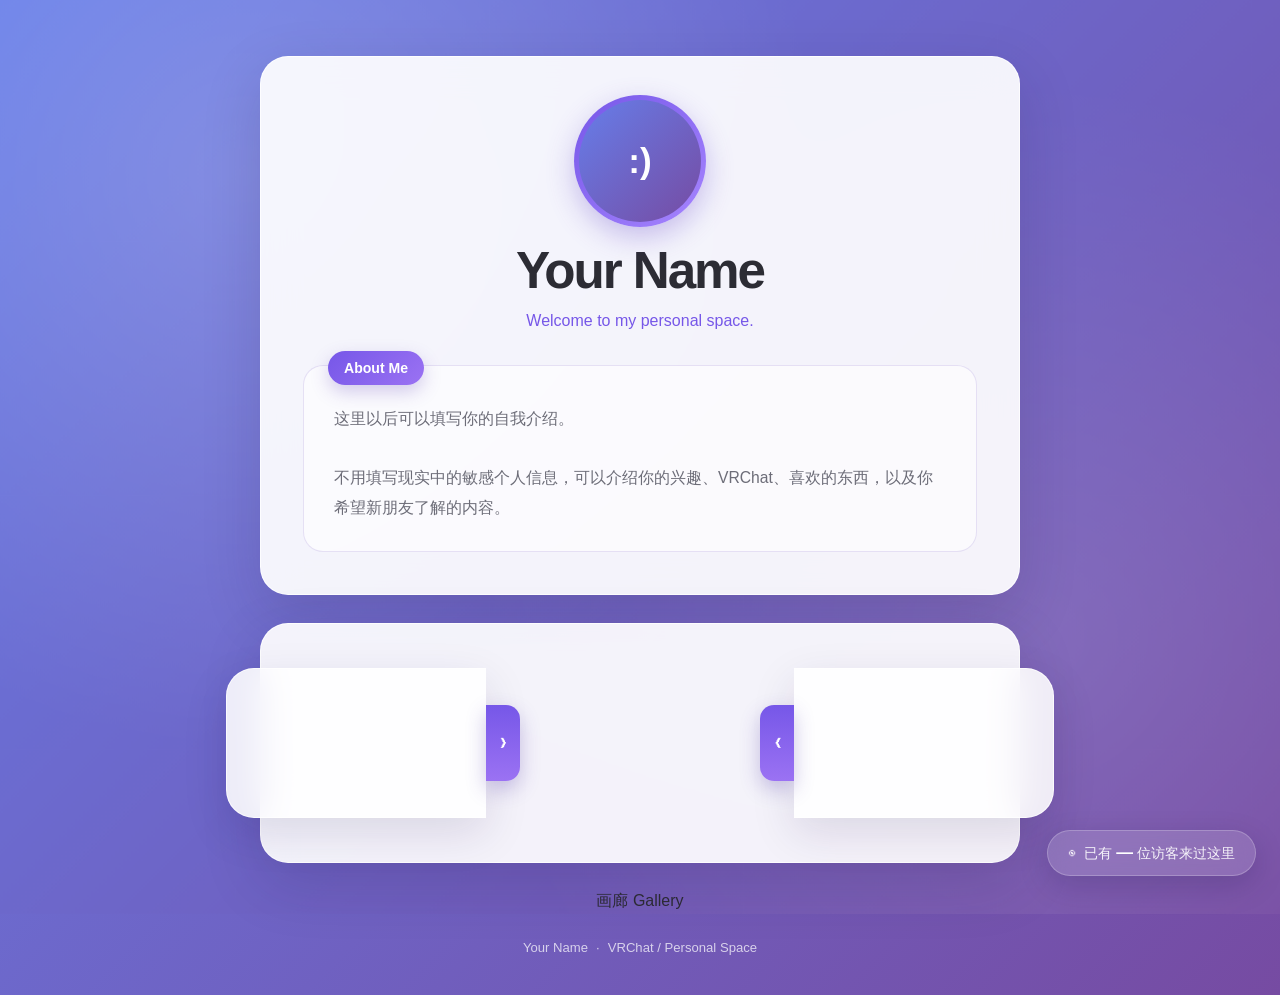
==== commit 0fb7d539: "Add files via upload" ====
--- a/index.html
+++ b/index.html
@@ -2,264 +2,67 @@
 <html lang="zh-CN">
 <head>
     <meta charset="UTF-8">
-
-    <meta
-        name="viewport"
-        content="width=device-width, initial-scale=1.0"
-    >
-
-    <meta
-        name="description"
-        content="Personal VRChat Space"
-    >
-
+    <meta name="viewport" content="width=device-width, initial-scale=1.0">
+    <meta name="description" content="Personal VRChat Space">
     <title>Ciallo～(∠・ω< )⌒★</title>
-
     <link rel="stylesheet" href="./css/style.css">
 </head>
-
 <body>
-
-    <!-- =====================================================
-         背景层
-    ====================================================== -->
-
     <div id="backgroundLayer"></div>
 
+    <main class="site-shell">
+        <section class="profile-panel">
+            <div class="avatar-wrap">
+                <button id="avatarButton" class="avatar-button" type="button" aria-label="查看头像">
+                    <img id="avatarImage" class="avatar-image" src="" alt="Avatar">
+                    <div id="avatarFallback" class="avatar-fallback">:)</div>
+                </button>
+            </div>
+            <h1 id="displayName" class="display-name">Loading...</h1>
+            <p id="tagline" class="tagline">...</p>
+            <div class="about-section">
+                <div class="section-title-bubble">About Me</div>
+                <div id="introduction" class="about-content">Loading...</div>
+            </div>
+        </section>
 
-    <!-- =====================================================
-         网站主体
-    ====================================================== -->
+        <section id="informationShell" class="information-shell">
+            <aside id="leftEar" class="ear ear-left collapsed">
+                <button id="leftEarToggle" class="ear-handle" type="button" aria-label="展开左侧信息" aria-expanded="false">
+                    <span class="ear-arrow">❯</span>
+                </button>
+                <div class="ear-content"><div id="leftCards" class="cards-column"></div></div>
+            </aside>
 
-    <main class="site-shell">
-
-        <!-- =============================================
-             Profile
-        ============================================== -->
-
-        <section class="profile-panel">
-
-            <!-- Avatar -->
-
-            <div class="avatar-wrap">
-
-                <button
-                    id="avatarButton"
-                    class="avatar-button"
-                    type="button"
-                    aria-label="查看头像"
-                >
-
-                    <img
-                        id="avatarImage"
-                        class="avatar-image"
-                        src=""
-                        alt="Avatar"
-                    >
-
-                    <div
-                        id="avatarFallback"
-                        class="avatar-fallback"
-                    >
-                        :)
-                    </div>
-
-                </button>
-
+            <div class="information-main">
+                <div id="centerCards" class="cards-column center-cards"></div>
             </div>
 
-
-            <!-- Name -->
-
-            <h1 id="displayName" class="display-name">
-                Loading...
-            </h1>
-
-
-            <!-- Tagline -->
-
-            <p id="tagline" class="tagline">
-                ...
-            </p>
-
-
-            <!-- About -->
-
-            <div class="about-section">
-
-                <div class="section-title-bubble">
-                    About Me
-                </div>
-
-                <div
-                    id="introduction"
-                    class="about-content"
-                >
-                    Loading...
-                </div>
-
-            </div>
-
+            <aside id="rightEar" class="ear ear-right collapsed">
+                <button id="rightEarToggle" class="ear-handle" type="button" aria-label="展开右侧信息" aria-expanded="false">
+                    <span class="ear-arrow">❮</span>
+                </button>
+                <div class="ear-content"><div id="rightCards" class="cards-column"></div></div>
+            </aside>
         </section>
 
+        <aside id="galleryPanel" class="gallery-panel" aria-label="画廊">
+            <div class="gallery-title-bubble">画廊 Gallery</div>
+            <div id="galleryList" class="gallery-list"></div>
+        </aside>
 
-        <!-- =================================================
-             Information Shell
-
-             左耳 / 中间 / 右耳
-        ================================================== -->
-
-        <section
-            id="informationShell"
-            class="information-shell"
-        >
-
-            <!-- Left Ear -->
-
-            <aside
-                id="leftEar"
-                class="ear ear-left collapsed"
-            >
-
-                <button
-                    id="leftEarToggle"
-                    class="ear-handle"
-                    type="button"
-                    aria-label="展开左侧信息"
-                >
-                    <span class="ear-arrow">❯</span>
-                </button>
-
-                <div class="ear-content">
-
-                    <div
-                        id="leftCards"
-                        class="cards-column"
-                    ></div>
-
-                </div>
-
-            </aside>
-
-
-            <!-- Center -->
-
-            <div class="information-main">
-
-                <div
-                    id="centerCards"
-                    class="cards-column center-cards"
-                ></div>
-
-            </div>
-
-
-            <!-- Right Ear -->
-
-            <aside
-                id="rightEar"
-                class="ear ear-right collapsed"
-            >
-
-                <button
-                    id="rightEarToggle"
-                    class="ear-handle"
-                    type="button"
-                    aria-label="展开右侧信息"
-                >
-                    <span class="ear-arrow">❮</span>
-                </button>
-
-                <div class="ear-content">
-
-                    <div
-                        id="rightCards"
-                        class="cards-column"
-                    ></div>
-
-                </div>
-
-            </aside>
-
-        </section>
-
-
-        <!-- =================================================
-             Visitor Count
-        ================================================== -->
-
-        <div class="visitor-box">
-
-            <span class="visitor-icon">◉</span>
-
-            <span>
-                已有
-                <strong id="visitorCount">—</strong>
-                位访客来过这里
-            </span>
-
-        </div>
-
-
-        <!-- Footer -->
-
-        <footer class="site-footer">
-
-            <span id="footerName">
-                Personal Space
-            </span>
-
-            <span class="footer-dot">
-                ·
-            </span>
-
-            <span>
-                VRChat / Personal Space
-            </span>
-
-        </footer>
-
+        <div class="visitor-box"><span class="visitor-icon">◉</span><span>已有 <strong id="visitorCount">—</strong> 位访客来过这里</span></div>
+        <footer class="site-footer"><span id="footerName">Personal Space</span><span class="footer-dot">·</span><span>VRChat / Personal Space</span></footer>
     </main>
 
-
-    <!-- =====================================================
-         图片查看器
-    ====================================================== -->
-
-    <div
-        id="imageViewer"
-        class="image-viewer"
-        hidden
-    >
-
-        <button
-            id="closeImageViewer"
-            class="image-viewer-close"
-            type="button"
-        >
-            ×
-        </button>
-
-        <img
-            id="viewerImage"
-            src=""
-            alt="Preview"
-        >
-
+    <div id="imageViewer" class="image-viewer" hidden>
+        <button id="closeImageViewer" class="image-viewer-close" type="button">×</button>
+        <img id="viewerImage" src="" alt="Preview">
     </div>
 
-
-    <!-- =====================================================
-         JavaScript
-    ====================================================== -->
-
-    <script
-        src="https://cdn.jsdelivr.net/npm/@supabase/supabase-js@2"
-    ></script>
-
+    <script src="https://cdn.jsdelivr.net/npm/@supabase/supabase-js@2"></script>
     <script src="./js/config.js"></script>
     <script src="./js/supabase.js"></script>
     <script src="./js/site.js"></script>
-
 </body>
 </html>
--- a/css/style.css
+++ b/css/style.css
@@ -0,0 +1,1105 @@
+/* =========================================================
+   Root
+========================================================= */
+
+:root {
+    --bg-1: #667eea;
+    --bg-2: #764ba2;
+
+    /*
+        上方 Profile
+        与下方中间主体共用的宽度
+    */
+    --main-content-width: 760px;
+
+    /*
+        左右耳朵展开宽度
+    */
+    --ear-width: 260px;
+
+    /*
+        收起状态露出的耳朵宽度
+    */
+    --ear-handle-width: 34px;
+
+    --panel: rgba(255, 255, 255, 0.92);
+    --panel-strong: rgba(255, 255, 255, 0.97);
+
+    --text: #2c2c34;
+    --text-soft: #6d6d78;
+
+    --purple: #7657e8;
+    --purple-soft: #a685ff;
+
+    --border: rgba(110, 80, 190, 0.16);
+
+    --shadow:
+        0 20px 60px rgba(30, 20, 70, 0.16);
+
+    --radius-large: 28px;
+    --radius-medium: 20px;
+    --radius-small: 14px;
+
+    --transition:
+        0.38s cubic-bezier(.2, .8, .2, 1);
+}
+
+
+/* =========================================================
+   Reset
+========================================================= */
+
+* {
+    box-sizing: border-box;
+}
+
+
+html {
+    min-height: 100%;
+}
+
+
+body {
+    margin: 0;
+
+    min-width: 320px;
+    min-height: 100vh;
+
+    color: var(--text);
+
+    font-family:
+        Inter,
+        -apple-system,
+        BlinkMacSystemFont,
+        "Segoe UI",
+        "Microsoft YaHei",
+        sans-serif;
+
+    overflow-x: hidden;
+
+    background:
+        linear-gradient(
+            135deg,
+            var(--bg-1),
+            var(--bg-2)
+        );
+}
+
+
+/* =========================================================
+   Background
+========================================================= */
+
+#backgroundLayer {
+    position: fixed;
+
+    inset: 0;
+
+    z-index: -2;
+
+    background:
+        linear-gradient(
+            135deg,
+            var(--bg-1),
+            var(--bg-2)
+        );
+
+    background-size: cover;
+    background-position: center;
+
+    transform: scale(1.03);
+
+    transition:
+        background var(--transition),
+        filter var(--transition);
+}
+
+
+#backgroundLayer::after {
+    content: "";
+
+    position: absolute;
+
+    inset: 0;
+
+    pointer-events: none;
+
+    background:
+        radial-gradient(
+            circle at 20% 20%,
+            rgba(255, 255, 255, 0.18),
+            transparent 45%
+        ),
+
+        radial-gradient(
+            circle at 80% 70%,
+            rgba(255, 255, 255, 0.12),
+            transparent 45%
+        );
+}
+
+
+/* =========================================================
+   Site Shell
+========================================================= */
+
+.site-shell {
+    width: 100%;
+
+    margin: 0 auto;
+
+    padding:
+        56px 16px
+        40px;
+
+    display: flex;
+
+    flex-direction: column;
+
+    align-items: center;
+
+    gap: 28px;
+}
+
+
+/* =========================================================
+   Profile Panel
+
+   宽度 = 中间主体
+========================================================= */
+
+.profile-panel {
+    width:
+        min(
+            var(--main-content-width),
+            100%
+        );
+
+    padding:
+        38px
+        42px
+        42px;
+
+    text-align: center;
+
+    background:
+        var(--panel);
+
+    border:
+        1px solid
+        rgba(255, 255, 255, 0.8);
+
+    border-radius:
+        var(--radius-large);
+
+    box-shadow:
+        var(--shadow);
+
+    backdrop-filter:
+        blur(18px);
+
+    -webkit-backdrop-filter:
+        blur(18px);
+}
+
+
+/* =========================================================
+   Avatar
+========================================================= */
+
+.avatar-wrap {
+    display: flex;
+
+    justify-content: center;
+
+    margin-bottom: 16px;
+}
+
+
+.avatar-button {
+    position: relative;
+
+    width: 132px;
+    height: 132px;
+
+    padding: 5px;
+
+    border: none;
+
+    border-radius: 50%;
+
+    cursor: pointer;
+
+    background:
+        linear-gradient(
+            135deg,
+            var(--purple),
+            var(--purple-soft)
+        );
+
+    box-shadow:
+        0 10px 28px
+        rgba(100, 70, 200, 0.32);
+
+    transition:
+        transform var(--transition),
+        box-shadow var(--transition);
+}
+
+
+.avatar-button:hover {
+    transform:
+        translateY(-4px)
+        scale(1.02);
+
+    box-shadow:
+        0 18px 38px
+        rgba(100, 70, 200, 0.42);
+}
+
+
+.avatar-image,
+.avatar-fallback {
+    width: 100%;
+    height: 100%;
+
+    border-radius: 50%;
+}
+
+
+.avatar-image {
+    display: none;
+
+    object-fit: cover;
+
+    background: white;
+}
+
+
+.avatar-image.is-visible {
+    display: block;
+}
+
+
+.avatar-fallback {
+    display: flex;
+
+    align-items: center;
+    justify-content: center;
+
+    color: white;
+
+    font-size: 2.2rem;
+
+    font-weight: 700;
+
+    background:
+        linear-gradient(
+            135deg,
+            #667eea,
+            #764ba2
+        );
+}
+
+
+/* =========================================================
+   Profile Text
+========================================================= */
+
+.display-name {
+    margin:
+        0 0 8px;
+
+    font-size:
+        clamp(2rem, 6vw, 3.2rem);
+
+    line-height: 1.1;
+
+    font-weight: 750;
+
+    letter-spacing: -0.04em;
+}
+
+
+.tagline {
+    margin:
+        0 auto 30px;
+
+    max-width: 560px;
+
+    color:
+        var(--purple);
+
+    font-size:
+        1rem;
+
+    line-height: 1.7;
+}
+
+
+/* =========================================================
+   About
+========================================================= */
+
+.about-section {
+    position: relative;
+
+    margin-top: 18px;
+
+    padding:
+        38px 30px
+        28px;
+
+    text-align: left;
+
+    background:
+        rgba(255, 255, 255, 0.62);
+
+    border:
+        1px solid
+        var(--border);
+
+    border-radius:
+        var(--radius-medium);
+}
+
+
+.section-title-bubble,
+.card-title-bubble {
+    position: absolute;
+
+    top: -15px;
+    left: 24px;
+
+    display: inline-flex;
+
+    align-items: center;
+
+    min-height: 34px;
+
+    padding:
+        5px 16px;
+
+    color: white;
+
+    font-size: 0.88rem;
+
+    font-weight: 700;
+
+    border-radius: 999px;
+
+    background:
+        linear-gradient(
+            135deg,
+            #7657e8,
+            #9b72f3
+        );
+
+    box-shadow:
+        0 7px 18px
+        rgba(90, 60, 180, 0.25);
+}
+
+
+.about-content {
+    color:
+        var(--text-soft);
+
+    white-space: pre-wrap;
+
+    line-height: 1.9;
+
+    font-size: 0.98rem;
+}
+
+
+/* =========================================================
+   Information Shell
+
+   这是整个耳朵系统的核心。
+
+   外层不再是 Flex 三栏，
+   而是一个固定中间主体，
+   左右耳朵绝对定位到主体背后。
+
+   所以：
+   耳朵展开不会压缩中间主体。
+========================================================= */
+
+.information-shell {
+    position: relative;
+
+    width:
+        min(
+            var(--main-content-width),
+            100%
+        );
+
+    isolation: isolate;
+}
+
+
+/* =========================================================
+   Main Information Panel
+========================================================= */
+
+.information-main {
+    position: relative;
+
+    z-index: 3;
+
+    width: 100%;
+
+    min-height: 240px;
+
+    padding: 30px;
+
+    background:
+        var(--panel);
+
+    border:
+        1px solid
+        rgba(255, 255, 255, 0.8);
+
+    border-radius:
+        var(--radius-large);
+
+    box-shadow:
+        var(--shadow);
+
+    backdrop-filter:
+        blur(18px);
+
+    -webkit-backdrop-filter:
+        blur(18px);
+}
+
+
+/* =========================================================
+   Cards
+========================================================= */
+
+.cards-column {
+    display: flex;
+
+    flex-direction: column;
+
+    gap: 20px;
+}
+
+
+.info-card {
+    position: relative;
+
+    padding:
+        34px 24px
+        24px;
+
+    background:
+        rgba(255, 255, 255, 0.72);
+
+    border:
+        1px solid
+        var(--border);
+
+    border-radius:
+        var(--radius-medium);
+
+    overflow: visible;
+
+    transition:
+        transform var(--transition),
+        box-shadow var(--transition);
+}
+
+
+.info-card:hover {
+    transform:
+        translateY(-3px);
+
+    box-shadow:
+        0 12px 28px
+        rgba(50, 30, 110, 0.12);
+}
+
+
+.info-card .card-title-bubble {
+    top: -15px;
+
+    left: 18px;
+}
+
+
+.card-content {
+    color:
+        var(--text-soft);
+
+    white-space: pre-wrap;
+
+    line-height: 1.8;
+
+    font-size: 0.95rem;
+}
+
+
+/* =========================================================
+   Connected Cards
+========================================================= */
+
+.card-group {
+    overflow: visible;
+
+    border-radius:
+        var(--radius-medium);
+}
+
+
+.card-group .info-card {
+    border-radius: 0;
+
+    margin: 0;
+
+    border-bottom: none;
+}
+
+
+.card-group .info-card:first-child {
+    border-radius:
+        var(--radius-medium)
+        var(--radius-medium)
+        0
+        0;
+}
+
+
+.card-group .info-card:last-child {
+    border-radius:
+        0
+        0
+        var(--radius-medium)
+        var(--radius-medium);
+
+    border-bottom:
+        1px solid
+        var(--border);
+}
+
+
+/* =========================================================
+   Ears Base
+
+   默认状态：
+   耳朵藏在主体后面，只露出展开按钮。
+
+   关键：
+   耳朵不再使用 top + bottom 绑定高度。
+   高度完全由自己的内容决定，内容多了才向上下延长。
+========================================================= */
+
+.ear {
+    position: absolute;
+
+    top: 50%;
+    bottom: auto;
+
+    z-index: 4;
+
+    width:
+        var(--ear-width);
+
+    min-height: 150px;
+
+    height: auto;
+
+    overflow: visible;
+
+    transition:
+        transform var(--transition);
+}
+
+
+/* =========================================================
+   Ear Content
+========================================================= */
+
+.ear-content {
+    width: 100%;
+
+    min-height: 150px;
+
+    max-height:
+        calc(100vh - 120px);
+
+    padding:
+        30px 22px;
+
+    overflow-y: auto;
+
+    background:
+        rgba(255, 255, 255, 0.88);
+
+    border:
+        1px solid
+        rgba(255, 255, 255, 0.75);
+
+    box-shadow:
+        0 15px 45px
+        rgba(30, 20, 70, 0.12);
+
+    backdrop-filter:
+        blur(18px);
+
+    -webkit-backdrop-filter:
+        blur(18px);
+}
+
+
+/* =========================================================
+   Left Ear
+========================================================= */
+
+.ear-left {
+    right: 100%;
+
+    border-radius:
+        var(--radius-large)
+        0
+        0
+        var(--radius-large);
+
+    transform:
+        translate(
+            calc(
+                100% -
+                var(--ear-handle-width)
+            ),
+            -50%
+        );
+}
+
+
+.ear-left .ear-content {
+    border-right: none;
+
+    border-radius:
+        var(--radius-large)
+        0
+        0
+        var(--radius-large);
+}
+
+
+.ear-left.expanded {
+    transform:
+        translate(
+            0,
+            -50%
+        );
+}
+
+
+/* =========================================================
+   Right Ear
+========================================================= */
+
+.ear-right {
+    left: 100%;
+
+    border-radius:
+        0
+        var(--radius-large)
+        var(--radius-large)
+        0;
+
+    transform:
+        translate(
+            calc(
+                -100% +
+                var(--ear-handle-width)
+            ),
+            -50%
+        );
+}
+
+
+.ear-right .ear-content {
+    border-left: none;
+
+    border-radius:
+        0
+        var(--radius-large)
+        var(--radius-large)
+        0;
+}
+
+
+.ear-right.expanded {
+    transform:
+        translate(
+            0,
+            -50%
+        );
+}
+
+
+/* =========================================================
+   Ear Handle
+
+   把手始终露在主体两侧。
+========================================================= */
+
+.ear-handle {
+    position: absolute;
+
+    top: 50%;
+
+    z-index: 10;
+
+    width:
+        var(--ear-handle-width);
+
+    height: 76px;
+
+    padding: 0;
+
+    border: none;
+
+    cursor: pointer;
+
+    color: white;
+
+    background:
+        linear-gradient(
+            180deg,
+            #7657e8,
+            #9b72f3
+        );
+
+    box-shadow:
+        0 8px 20px
+        rgba(80, 55, 170, 0.28);
+
+    transform:
+        translateY(-50%);
+
+    transition:
+        width var(--transition),
+        transform var(--transition);
+}
+
+
+.ear-handle:hover {
+    width: 42px;
+}
+
+
+/* 左耳把手 */
+
+.ear-left .ear-handle {
+    left: 100%;
+
+    border-radius:
+        0
+        14px
+        14px
+        0;
+}
+
+
+/* 右耳把手 */
+
+.ear-right .ear-handle {
+    right: 100%;
+
+    border-radius:
+        14px
+        0
+        0
+        14px;
+}
+
+
+.ear-arrow {
+    display: block;
+
+    transition:
+        transform var(--transition);
+}
+
+
+.ear-left.expanded .ear-arrow {
+    transform:
+        rotate(180deg);
+}
+
+
+.ear-right.expanded .ear-arrow {
+    transform:
+        rotate(180deg);
+}
+
+
+/* =========================================================
+   Visitor
+========================================================= */
+
+.visitor-box {
+    position: fixed;
+
+    right: 24px;
+    bottom: 24px;
+
+    z-index: 20;
+
+    display: flex;
+
+    align-items: center;
+
+    justify-content: center;
+
+    gap: 9px;
+
+    padding:
+        12px 20px;
+
+    color:
+        rgba(255, 255, 255, 0.92);
+
+    font-size:
+        0.9rem;
+
+    border:
+        1px solid
+        rgba(255, 255, 255, 0.22);
+
+    border-radius:
+        999px;
+
+    background:
+        rgba(255, 255, 255, 0.14);
+
+    backdrop-filter:
+        blur(12px);
+
+    -webkit-backdrop-filter:
+        blur(12px);
+
+    box-shadow:
+        0 10px 30px
+        rgba(20, 10, 60, 0.18);
+}
+
+
+.visitor-box strong {
+    color: white;
+
+    font-size: 1.05rem;
+}
+
+
+/* =========================================================
+   Footer
+========================================================= */
+
+.site-footer {
+    color:
+        rgba(255, 255, 255, 0.72);
+
+    font-size:
+        0.82rem;
+
+    text-align: center;
+}
+
+
+.footer-dot {
+    margin:
+        0 8px;
+}
+
+
+/* =========================================================
+   Image Viewer
+========================================================= */
+
+.image-viewer {
+    position: fixed;
+
+    inset: 0;
+
+    z-index: 100;
+
+    display: flex;
+
+    align-items: center;
+    justify-content: center;
+
+    padding: 30px;
+
+    background:
+        rgba(10, 8, 25, 0.86);
+
+    backdrop-filter:
+        blur(10px);
+
+    -webkit-backdrop-filter:
+        blur(10px);
+}
+
+
+.image-viewer[hidden] {
+    display: none;
+}
+
+
+.image-viewer img {
+    max-width: 95vw;
+    max-height: 90vh;
+
+    border-radius:
+        var(--radius-medium);
+
+    object-fit: contain;
+
+    box-shadow:
+        0 20px 80px
+        rgba(0, 0, 0, 0.5);
+}
+
+
+.image-viewer-close {
+    position: fixed;
+
+    top: 24px;
+    right: 28px;
+
+    width: 46px;
+    height: 46px;
+
+    border: none;
+
+    border-radius: 50%;
+
+    cursor: pointer;
+
+    color: white;
+
+    font-size: 2rem;
+
+    background:
+        rgba(255, 255, 255, 0.16);
+}
+
+
+/* =========================================================
+   Tablet
+========================================================= */
+
+@media (max-width: 1100px) {
+
+    /*
+        当屏幕不够宽时，
+        耳朵仍然存在，
+        但宽度缩小。
+    */
+
+    :root {
+        --ear-width: 210px;
+    }
+
+}
+
+
+/* =========================================================
+   Mobile
+========================================================= */
+
+@media (max-width: 900px) {
+
+    .site-shell {
+        padding:
+            28px 12px
+            30px;
+    }
+
+
+    .profile-panel {
+        padding:
+            32px
+            22px
+            30px;
+    }
+
+
+    .information-main {
+        padding: 22px;
+    }
+
+
+    /*
+        手机端不使用横向耳朵，
+        避免把主体挤到无法阅读。
+
+        JS 会把左右卡片复制到中间。
+    */
+
+    .ear {
+        display: none !important;
+    }
+
+
+    .information-shell {
+        width: 100%;
+    }
+
+}
+
+
+/* =========================================================
+   Small Mobile
+========================================================= */
+
+@media (max-width: 520px) {
+
+    .display-name {
+        font-size: 2rem;
+    }
+
+
+    .avatar-button {
+        width: 112px;
+        height: 112px;
+    }
+
+
+    .about-section {
+        padding:
+            34px 20px
+            22px;
+    }
+
+
+    .information-main {
+        padding: 18px;
+    }
+
+
+    .info-card {
+        padding:
+            32px 18px
+            20px;
+    }
+
+
+    .visitor-box {
+        right: 14px;
+        bottom: 14px;
+
+        padding:
+            10px 16px;
+
+        font-size:
+            0.82rem;
+    }
+
+}
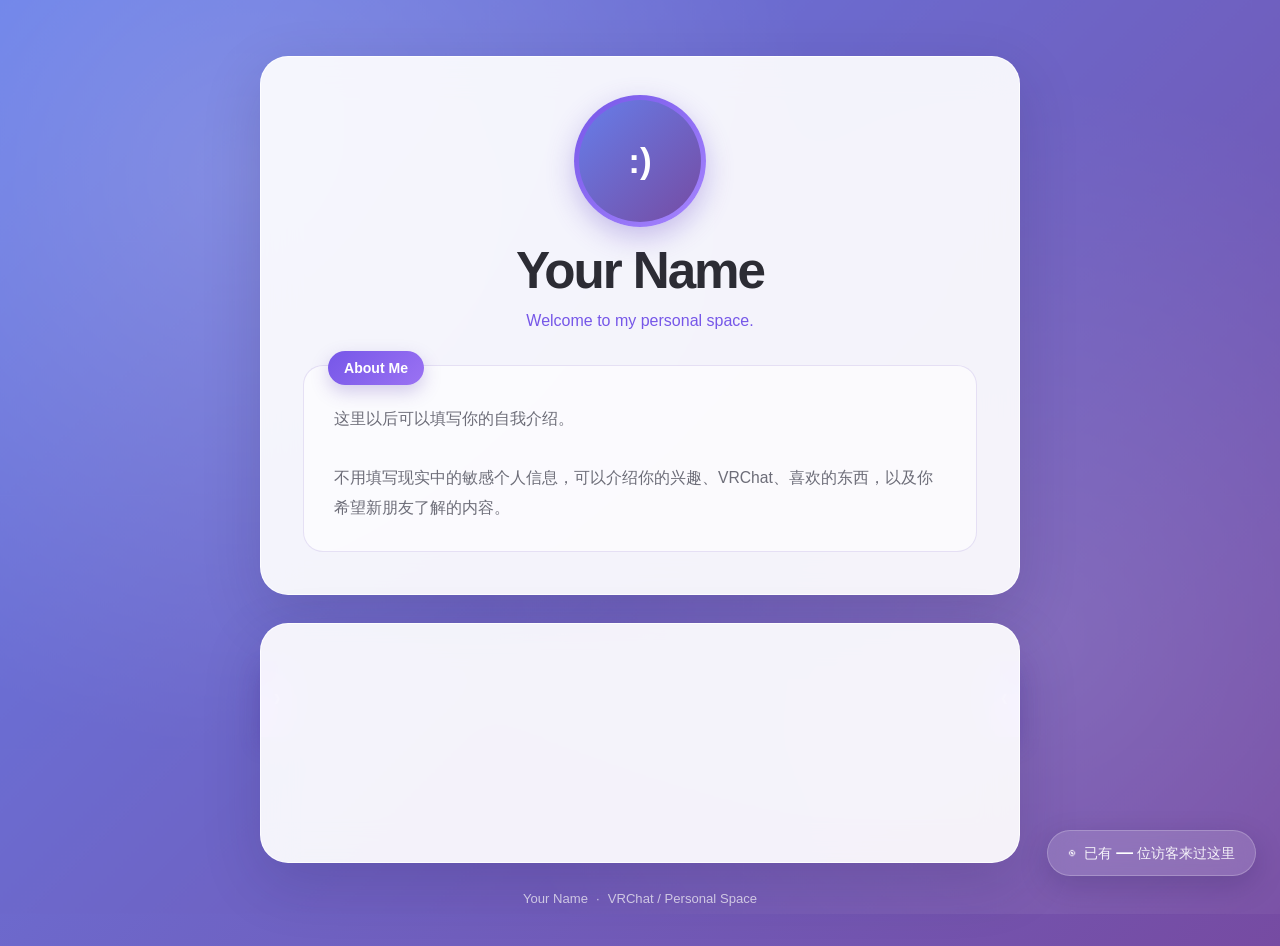
==== commit a08c4240: "Implement collapsible gallery panel in index.html Added a collapsible gallery panel with toggle butt" ====
--- a/index.html
+++ b/index.html
@@ -46,10 +46,29 @@
             </aside>
         </section>
 
-        <aside id="galleryPanel" class="gallery-panel" aria-label="画廊">
-            <div class="gallery-title-bubble">画廊 Gallery</div>
-            <div id="galleryList" class="gallery-list"></div>
-        </aside>
+        <aside id="galleryPanel" class="gallery-panel collapsed" aria-label="画廊">
+
+    <button
+        id="galleryToggle"
+        class="gallery-handle"
+        type="button"
+        aria-label="展开画廊"
+        aria-expanded="false"
+    >
+        <span class="gallery-arrow">❮</span>
+    </button>
+
+    <div class="gallery-content">
+
+        <div class="gallery-title-bubble">
+            画廊 Gallery
+        </div>
+
+        <div id="galleryList" class="gallery-list"></div>
+
+    </div>
+
+</aside>
 
         <div class="visitor-box"><span class="visitor-icon">◉</span><span>已有 <strong id="visitorCount">—</strong> 位访客来过这里</span></div>
         <footer class="site-footer"><span id="footerName">Personal Space</span><span class="footer-dot">·</span><span>VRChat / Personal Space</span></footer>
--- a/css/style.css
+++ b/css/style.css
@@ -1103,3 +1103,218 @@
     }
 
 }
+
+/* =========================================================
+   2026-08 Ear + Gallery Revision
+========================================================= */
+
+/*
+   关键逻辑：耳朵本体永远在中间主框外侧，按钮不参与滑动。
+   收起/展开的只有 ear-content，因此按钮位置始终固定。
+*/
+.ear {
+    top: 0;
+    bottom: auto;
+    z-index: 2;
+    width: var(--ear-width);
+    min-height: 150px;
+    height: auto;
+    overflow: visible;
+    transform: none !important;
+    transition: none;
+}
+
+.ear-left { right: 100%; }
+.ear-right { left: 100%; }
+
+.ear-content {
+    position: relative;
+    width: 100%;
+    min-height: 150px;
+    max-height: calc(100vh - 120px);
+    padding: 30px 22px;
+    overflow-y: auto;
+    background: rgba(255, 255, 255, 0.88);
+    border: 1px solid rgba(255, 255, 255, 0.75);
+    box-shadow: 0 15px 45px rgba(30, 20, 70, 0.12);
+    backdrop-filter: blur(18px);
+    -webkit-backdrop-filter: blur(18px);
+    transition: transform var(--transition), opacity var(--transition), visibility var(--transition);
+}
+
+.ear-left .ear-content {
+    border-right: none;
+    border-radius: var(--radius-large) 0 0 var(--radius-large);
+    transform: translateX(100%);
+}
+
+.ear-right .ear-content {
+    border-left: none;
+    border-radius: 0 var(--radius-large) var(--radius-large) 0;
+    transform: translateX(-100%);
+}
+
+.ear.collapsed .ear-content {
+    opacity: 0;
+    visibility: hidden;
+    pointer-events: none;
+}
+
+.ear.expanded .ear-content {
+    transform: translateX(0);
+    opacity: 1;
+    visibility: visible;
+    pointer-events: auto;
+}
+
+/* 按钮固定在主框两侧，不随耳朵内容移动 */
+.ear-handle {
+    top: 76px;
+    z-index: 8;
+    transition: width var(--transition), box-shadow var(--transition), background var(--transition);
+}
+
+.ear-left .ear-handle { left: 100%; }
+.ear-right .ear-handle { right: 100%; }
+
+/* 紫色标题气泡真正占据卡片顶部空间，长标题自动换行并推开正文 */
+.info-card {
+    padding: 0 24px 24px;
+}
+
+.info-card .card-title-bubble {
+    position: relative;
+    top: auto;
+    left: auto;
+    width: fit-content;
+    max-width: calc(100% - 8px);
+    min-height: 34px;
+    margin: -15px 0 18px 0;
+    white-space: normal;
+    overflow-wrap: anywhere;
+    line-height: 1.35;
+}
+
+.card-content {
+    min-width: 0;
+}
+
+/* 右侧活动画廊：随页面滚动保持在视野中，起始高度由 JS 对齐第二主框顶部 */
+.gallery-panel {
+    --gallery-width: clamp(280px, 22vw, 380px);
+    position: fixed;
+    top: var(--gallery-top, 280px);
+    right: 24px;
+    z-index: 5;
+    width: var(--gallery-width);
+    max-height: calc(100vh - var(--gallery-top, 280px) - 28px);
+    padding: 34px 16px 16px;
+    overflow-y: auto;
+    background: rgba(255,255,255,0.88);
+    border: 1px solid rgba(255,255,255,0.75);
+    border-radius: var(--radius-large);
+    box-shadow: 0 15px 45px rgba(30,20,70,0.14);
+    backdrop-filter: blur(18px);
+    -webkit-backdrop-filter: blur(18px);
+}
+
+.gallery-title-bubble {
+    position: absolute;
+    top: -15px;
+    left: 22px;
+    display: inline-flex;
+    align-items: center;
+    min-height: 34px;
+    padding: 5px 16px;
+    color: #fff;
+    font-size: .88rem;
+    font-weight: 700;
+    border-radius: 999px;
+    background: linear-gradient(135deg, #7657e8, #9b72f3);
+    box-shadow: 0 7px 18px rgba(90,60,180,.25);
+}
+
+.gallery-list {
+    display: flex;
+    flex-direction: column;
+    gap: 12px;
+}
+
+.gallery-item {
+    display: grid;
+    grid-template-columns: minmax(108px, 38%) 1fr;
+    gap: 14px;
+    min-height: 108px;
+    padding: 10px;
+    border: 1px solid var(--border);
+    border-radius: var(--radius-medium);
+    background: rgba(255,255,255,.58);
+}
+
+.gallery-thumb {
+    width: 100%;
+    height: 100%;
+    min-height: 88px;
+    object-fit: cover;
+    border: 0;
+    border-radius: var(--radius-small);
+    cursor: pointer;
+    background: rgba(118,87,232,.08);
+}
+
+.gallery-info {
+    min-width: 0;
+    display: flex;
+    flex-direction: column;
+    justify-content: center;
+    gap: 7px;
+}
+
+.gallery-name {
+    color: var(--text);
+    font-weight: 750;
+    font-size: .95rem;
+    overflow-wrap: anywhere;
+}
+
+.gallery-description {
+    color: var(--text-soft);
+    font-size: .82rem;
+    line-height: 1.55;
+    white-space: pre-wrap;
+    overflow-wrap: anywhere;
+}
+
+.gallery-map {
+    display: inline-flex;
+    align-items: center;
+    gap: 6px;
+    width: fit-content;
+    max-width: 100%;
+    color: var(--purple);
+    font-size: .8rem;
+    font-weight: 650;
+    overflow-wrap: anywhere;
+}
+
+.gallery-map::before { content: "⌖"; color: var(--purple); }
+
+.gallery-empty {
+    min-height: 150px;
+    display: flex;
+    align-items: center;
+    justify-content: center;
+    text-align: center;
+    color: var(--text-soft);
+    border: 1px dashed var(--border);
+    border-radius: var(--radius-medium);
+    background: rgba(255,255,255,.4);
+}
+
+@media (max-width: 1450px) {
+    .gallery-panel { display: none; }
+}
+
+@media (max-width: 900px) {
+    .gallery-panel { display: none; }
+}
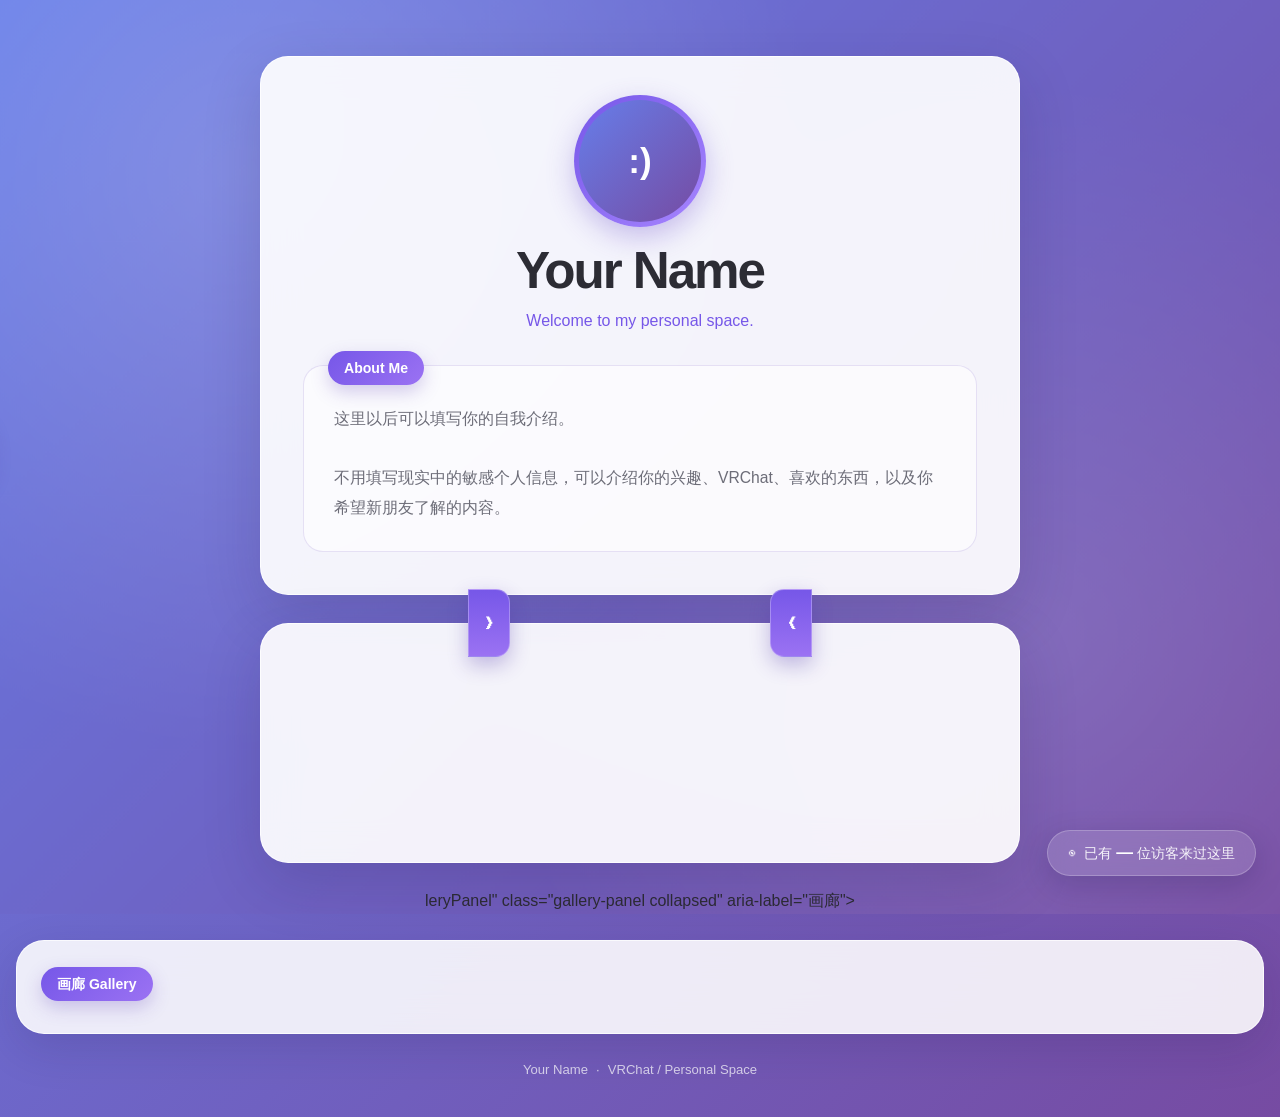
==== commit 6aeb2673: "Update index.html" ====
--- a/index.html
+++ b/index.html
@@ -46,29 +46,58 @@
             </aside>
         </section>
 
-        <aside id="galleryPanel" class="gallery-panel collapsed" aria-label="画廊">
-
-    <button
-        id="galleryToggle"
-        class="gallery-handle"
-        type="button"
-        aria-label="展开画廊"
-        aria-expanded="false"
+            <aside
+        id="galleryPanel"
+        class="gallery-panel collapsed"
+        aria-label="画廊"
     >
-        <span class="gallery-arrow">❮</span>
-    </button>
-
-    <div class="gallery-content">
-
-        <div class="gallery-title-bubble">
-            画廊 Gallery
+    
+        <button
+            id="galleryToggle"
+            class="gallery-handle"
+            type="button"
+            aria-label="展开画廊"
+            aria-expanded="false"
+        >
+            <span class="gallery-arrow">❮</span>
+        </button>
+    
+        <div class="gallery-content">
+    
+            <div class="gallery-title-bubble">
+                画廊 Gallery
+            </div>
+    
+            <div
+                id="galleryList"
+                class="gallery-list"
+            ></div>
+    
         </div>
-
-        <div id="galleryList" class="gallery-list"></div>
-
-    </div>
-
-</aside>
+    
+    </aside>leryPanel" class="gallery-panel collapsed" aria-label="画廊">
+    
+        <button
+            id="galleryToggle"
+            class="gallery-handle"
+            type="button"
+            aria-label="展开画廊"
+            aria-expanded="false"
+        >
+            <span class="gallery-arrow">❮</span>
+        </button>
+    
+        <div class="gallery-content">
+    
+            <div class="gallery-title-bubble">
+                画廊 Gallery
+            </div>
+    
+            <div id="galleryList" class="gallery-list"></div>
+    
+        </div>
+    
+    </aside>
 
         <div class="visitor-box"><span class="visitor-icon">◉</span><span>已有 <strong id="visitorCount">—</strong> 位访客来过这里</span></div>
         <footer class="site-footer"><span id="footerName">Personal Space</span><span class="footer-dot">·</span><span>VRChat / Personal Space</span></footer>
--- a/css/style.css
+++ b/css/style.css
@@ -1105,216 +1105,1025 @@
 }
 
 /* =========================================================
-   2026-08 Ear + Gallery Revision
+   Ear + Gallery Revision v2
+========================================================= */
+
+:root {
+
+    /*
+        主框之间原本的垂直间隔。
+        耳朵和中间主框也使用相同的视觉距离。
+    */
+    --panel-gap: 28px;
+
+}
+
+
+/* =========================================================
+   耳朵整体
 ========================================================= */
 
 /*
-   关键逻辑：耳朵本体永远在中间主框外侧，按钮不参与滑动。
-   收起/展开的只有 ear-content，因此按钮位置始终固定。
+    注意：
+
+    ear 本身永远停在主框外侧。
+
+    它只是一个“展开轨道”。
+
+    左右耳朵都不会穿过中间主框。
 */
+
 .ear {
+
+    position: absolute;
+
     top: 0;
-    bottom: auto;
-    z-index: 2;
+
+    z-index: 20;
+
     width: var(--ear-width);
+
+    overflow: visible;
+
+    pointer-events: none;
+
+}
+
+
+/* =========================================================
+   左耳位置
+========================================================= */
+
+.ear-left {
+
+    /*
+        主框 ← 28px → 耳朵起点
+    */
+
+    right:
+        calc(
+            100% +
+            var(--panel-gap)
+        );
+
+}
+
+
+/* =========================================================
+   右耳位置
+========================================================= */
+
+.ear-right {
+
+    /*
+        主框 ← 28px → 耳朵起点
+    */
+
+    left:
+        calc(
+            100% +
+            var(--panel-gap)
+        );
+
+}
+
+
+/* =========================================================
+   耳朵主体
+========================================================= */
+
+.ear-content {
+
+    position: relative;
+
+    width: 100%;
+
     min-height: 150px;
-    height: auto;
+
+    max-height:
+        calc(
+            100vh -
+            80px
+        );
+
+    padding:
+        24px
+        22px;
+
+    overflow-y: auto;
+
+    pointer-events: auto;
+
+    background:
+        rgba(
+            255,
+            255,
+            255,
+            0.88
+        );
+
+    border:
+        1px solid
+        rgba(
+            255,
+            255,
+            255,
+            0.75
+        );
+
+    /*
+        全圆角
+    */
+
+    border-radius:
+        var(--radius-large);
+
+    box-shadow:
+        0 15px 45px
+        rgba(
+            30,
+            20,
+            70,
+            0.14
+        );
+
+    backdrop-filter:
+        blur(18px);
+
+    -webkit-backdrop-filter:
+        blur(18px);
+
+    transition:
+
+        transform
+        0.42s
+        cubic-bezier(
+            .22,
+            .8,
+            .25,
+            1
+        ),
+
+        opacity
+        0.30s ease,
+
+        visibility
+        0.30s ease;
+
+}
+
+
+/* =========================================================
+   左耳动画
+
+   展开方向：
+
+   主框 ← 空隙 ← 按钮 ← 耳朵
+
+   耳朵向左生长
+========================================================= */
+
+
+/*
+    收起：
+
+    整个耳朵向左缩回。
+*/
+
+.ear-left.collapsed
+.ear-content {
+
+    transform:
+        translateX(
+            calc(
+                -100% -
+                20px
+            )
+        );
+
+    opacity: 0;
+
+    visibility: hidden;
+
+    pointer-events: none;
+
+}
+
+
+/*
+    展开：
+
+    耳朵回到自己的正常位置。
+*/
+
+.ear-left.expanded
+.ear-content {
+
+    transform:
+        translateX(0);
+
+    opacity: 1;
+
+    visibility: visible;
+
+}
+
+
+/* =========================================================
+   右耳动画
+
+   主框 → 空隙 → 按钮 → 耳朵
+
+   耳朵向右生长
+========================================================= */
+
+.ear-right.collapsed
+.ear-content {
+
+    transform:
+        translateX(
+            calc(
+                100% +
+                20px
+            )
+        );
+
+    opacity: 0;
+
+    visibility: hidden;
+
+    pointer-events: none;
+
+}
+
+
+.ear-right.expanded
+.ear-content {
+
+    transform:
+        translateX(0);
+
+    opacity: 1;
+
+    visibility: visible;
+
+}
+
+
+/* =========================================================
+   耳朵按钮
+
+   按钮属于 ear 容器。
+
+   所以不会再出现：
+   耳朵在左边
+   按钮却跑到中间
+
+========================================================= */
+
+.ear-handle {
+
+    position: absolute;
+
+    top: 50%;
+
+    z-index: 30;
+
+    width: 42px;
+
+    height: 68px;
+
+    padding: 0;
+
+    display: flex;
+
+    align-items: center;
+
+    justify-content: center;
+
+    pointer-events: auto;
+
+    cursor: pointer;
+
+    color: white;
+
+    background:
+        linear-gradient(
+            180deg,
+            #7657e8,
+            #9b72f3
+        );
+
+    border:
+        1px solid
+        rgba(
+            255,
+            255,
+            255,
+            0.28
+        );
+
+    /*
+        全圆角
+    */
+
+    border-radius:
+        999px;
+
+    box-shadow:
+        0 8px 20px
+        rgba(
+            80,
+            55,
+            170,
+            0.32
+        );
+
+    transform:
+        translateY(-50%);
+
+    transition:
+
+        transform
+        0.42s
+        cubic-bezier(
+            .22,
+            .8,
+            .25,
+            1
+        ),
+
+        box-shadow
+        0.25s ease;
+
+}
+
+
+/* =========================================================
+   左耳按钮
+========================================================= */
+
+/*
+    按钮放在耳朵靠近主框的一侧。
+*/
+
+.ear-left
+.ear-handle {
+
+    left:
+        calc(
+            100% +
+            10px
+        );
+
+}
+
+
+/* =========================================================
+   右耳按钮
+========================================================= */
+
+.ear-right
+.ear-handle {
+
+    right:
+        calc(
+            100% +
+            10px
+        );
+
+}
+
+
+/*
+    悬停
+*/
+
+.ear-handle:hover {
+
+    box-shadow:
+        0 12px 28px
+        rgba(
+            80,
+            55,
+            170,
+            0.48
+        );
+
+}
+
+
+/* =========================================================
+   箭头
+========================================================= */
+
+.ear-arrow {
+
+    display: block;
+
+    font-size: 1.05rem;
+
+    transition:
+        transform
+        0.35s ease;
+
+}
+
+
+/*
+    展开以后箭头翻转
+*/
+
+.ear-left.expanded
+.ear-arrow {
+
+    transform:
+        rotate(180deg);
+
+}
+
+
+.ear-right.expanded
+.ear-arrow {
+
+    transform:
+        rotate(180deg);
+
+}
+
+
+/* =========================================================
+   信息卡标题
+
+   修复：
+   紫色气泡必须占据真实高度。
+
+   不再 absolute。
+========================================================= */
+
+.info-card {
+
+    padding:
+        0
+        24px
+        24px;
+
+}
+
+
+.info-card
+.card-title-bubble {
+
+    position: relative;
+
+    top: auto;
+
+    left: auto;
+
+    display: inline-flex;
+
+    align-items: center;
+
+    width: fit-content;
+
+    max-width:
+        calc(
+            100% -
+            8px
+        );
+
+    min-height: 34px;
+
+    margin:
+        -15px
+        0
+        18px
+        0;
+
+    white-space: normal;
+
+    overflow-wrap: anywhere;
+
+    line-height: 1.4;
+
+}
+
+
+/* =========================================================
+   Gallery
+========================================================= */
+
+.gallery-panel {
+
+    --gallery-width:
+        clamp(
+            260px,
+            17vw,
+            330px
+        );
+
+    position: fixed;
+
+    top:
+        var(
+            --gallery-top,
+            280px
+        );
+
+    right: 24px;
+
+    z-index: 25;
+
+    width:
+        var(--gallery-width);
+
     overflow: visible;
-    transform: none !important;
-    transition: none;
-}
-
-.ear-left { right: 100%; }
-.ear-right { left: 100%; }
-
-.ear-content {
+
+}
+
+
+/* =========================================================
+   Gallery 主体
+========================================================= */
+
+.gallery-content {
+
     position: relative;
+
     width: 100%;
-    min-height: 150px;
-    max-height: calc(100vh - 120px);
-    padding: 30px 22px;
+
+    max-height:
+        calc(
+            100vh -
+            var(
+                --gallery-top,
+                280px
+            ) -
+            24px
+        );
+
+    padding:
+        18px
+        16px
+        16px;
+
     overflow-y: auto;
-    background: rgba(255, 255, 255, 0.88);
-    border: 1px solid rgba(255, 255, 255, 0.75);
-    box-shadow: 0 15px 45px rgba(30, 20, 70, 0.12);
-    backdrop-filter: blur(18px);
-    -webkit-backdrop-filter: blur(18px);
-    transition: transform var(--transition), opacity var(--transition), visibility var(--transition);
-}
-
-.ear-left .ear-content {
-    border-right: none;
-    border-radius: var(--radius-large) 0 0 var(--radius-large);
-    transform: translateX(100%);
-}
-
-.ear-right .ear-content {
-    border-left: none;
-    border-radius: 0 var(--radius-large) var(--radius-large) 0;
-    transform: translateX(-100%);
-}
-
-.ear.collapsed .ear-content {
+
+    background:
+        rgba(
+            255,
+            255,
+            255,
+            0.88
+        );
+
+    border:
+        1px solid
+        rgba(
+            255,
+            255,
+            255,
+            0.75
+        );
+
+    border-radius:
+        var(--radius-large);
+
+    box-shadow:
+        0 15px 45px
+        rgba(
+            30,
+            20,
+            70,
+            0.14
+        );
+
+    backdrop-filter:
+        blur(18px);
+
+    -webkit-backdrop-filter:
+        blur(18px);
+
+    transition:
+
+        transform
+        0.42s
+        cubic-bezier(
+            .22,
+            .8,
+            .25,
+            1
+        ),
+
+        opacity
+        0.30s ease,
+
+        visibility
+        0.30s ease;
+
+}
+
+
+/* =========================================================
+   Gallery 收起 / 展开
+========================================================= */
+
+.gallery-panel.collapsed
+.gallery-content {
+
+    transform:
+        translateX(
+            calc(
+                100% +
+                20px
+            )
+        );
+
     opacity: 0;
+
     visibility: hidden;
+
     pointer-events: none;
-}
-
-.ear.expanded .ear-content {
-    transform: translateX(0);
+
+}
+
+
+.gallery-panel.expanded
+.gallery-content {
+
+    transform:
+        translateX(0);
+
     opacity: 1;
+
     visibility: visible;
-    pointer-events: auto;
-}
-
-/* 按钮固定在主框两侧，不随耳朵内容移动 */
-.ear-handle {
-    top: 76px;
-    z-index: 8;
-    transition: width var(--transition), box-shadow var(--transition), background var(--transition);
-}
-
-.ear-left .ear-handle { left: 100%; }
-.ear-right .ear-handle { right: 100%; }
-
-/* 紫色标题气泡真正占据卡片顶部空间，长标题自动换行并推开正文 */
-.info-card {
-    padding: 0 24px 24px;
-}
-
-.info-card .card-title-bubble {
+
+}
+
+
+/* =========================================================
+   Gallery Handle
+
+   同样改成全圆角。
+========================================================= */
+
+.gallery-handle {
+
+    position: absolute;
+
+    top: 50%;
+
+    right:
+        calc(
+            100% +
+            10px
+        );
+
+    z-index: 30;
+
+    width: 42px;
+
+    height: 68px;
+
+    padding: 0;
+
+    display: flex;
+
+    align-items: center;
+
+    justify-content: center;
+
+    cursor: pointer;
+
+    color: white;
+
+    background:
+        linear-gradient(
+            180deg,
+            #7657e8,
+            #9b72f3
+        );
+
+    border:
+        1px solid
+        rgba(
+            255,
+            255,
+            255,
+            0.28
+        );
+
+    border-radius:
+        999px;
+
+    box-shadow:
+        0 8px 20px
+        rgba(
+            80,
+            55,
+            170,
+            0.32
+        );
+
+    transform:
+        translateY(-50%);
+
+    transition:
+
+        box-shadow
+        0.25s ease;
+
+}
+
+
+.gallery-handle:hover {
+
+    box-shadow:
+        0 12px 28px
+        rgba(
+            80,
+            55,
+            170,
+            0.48
+        );
+
+}
+
+
+.gallery-arrow {
+
+    display: block;
+
+    font-size: 1.05rem;
+
+    transition:
+        transform
+        0.35s ease;
+
+}
+
+
+.gallery-panel.expanded
+.gallery-arrow {
+
+    transform:
+        rotate(180deg);
+
+}
+
+
+/* =========================================================
+   Gallery 标题
+
+   重点修复：
+
+   不再 absolute。
+
+   让标题气泡占据真实高度，
+   所以第一张图片不会再压住它。
+========================================================= */
+
+.gallery-title-bubble {
+
     position: relative;
-    top: auto;
-    left: auto;
+
+    display: inline-flex;
+
+    align-items: center;
+
+    min-height: 34px;
+
     width: fit-content;
-    max-width: calc(100% - 8px);
-    min-height: 34px;
-    margin: -15px 0 18px 0;
-    white-space: normal;
+
+    max-width: 100%;
+
+    margin:
+        -34px
+        0
+        16px
+        8px;
+
+    padding:
+        5px
+        16px;
+
+    color: white;
+
+    font-size: 0.88rem;
+
+    font-weight: 700;
+
+    line-height: 1.35;
+
+    border-radius: 999px;
+
+    background:
+        linear-gradient(
+            135deg,
+            #7657e8,
+            #9b72f3
+        );
+
+    box-shadow:
+        0 7px 18px
+        rgba(
+            90,
+            60,
+            180,
+            0.25
+        );
+
+}
+
+
+/*
+    给 gallery 顶部真正留出空间。
+*/
+
+.gallery-content {
+
+    padding-top: 34px;
+
+}
+
+
+/* =========================================================
+   Gallery Items
+========================================================= */
+
+.gallery-list {
+
+    display: flex;
+
+    flex-direction: column;
+
+    gap: 12px;
+
+}
+
+
+.gallery-item {
+
+    display: grid;
+
+    grid-template-columns:
+        minmax(
+            96px,
+            38%
+        )
+        1fr;
+
+    gap: 12px;
+
+    min-height: 96px;
+
+    padding: 10px;
+
+    border:
+        1px solid
+        var(--border);
+
+    border-radius:
+        var(--radius-medium);
+
+    background:
+        rgba(
+            255,
+            255,
+            255,
+            0.58
+        );
+
+}
+
+
+.gallery-thumb {
+
+    width: 100%;
+
+    height: 100%;
+
+    min-height: 76px;
+
+    object-fit: cover;
+
+    border-radius:
+        var(--radius-small);
+
+    cursor: pointer;
+
+    background:
+        rgba(
+            118,
+            87,
+            232,
+            0.08
+        );
+
+}
+
+
+.gallery-info {
+
+    min-width: 0;
+
+    display: flex;
+
+    flex-direction: column;
+
+    justify-content: center;
+
+    gap: 6px;
+
+}
+
+
+.gallery-name {
+
+    color:
+        var(--text);
+
+    font-weight: 750;
+
+    font-size: 0.92rem;
+
     overflow-wrap: anywhere;
-    line-height: 1.35;
-}
-
-.card-content {
-    min-width: 0;
-}
-
-/* 右侧活动画廊：随页面滚动保持在视野中，起始高度由 JS 对齐第二主框顶部 */
-.gallery-panel {
-    --gallery-width: clamp(280px, 22vw, 380px);
-    position: fixed;
-    top: var(--gallery-top, 280px);
-    right: 24px;
-    z-index: 5;
-    width: var(--gallery-width);
-    max-height: calc(100vh - var(--gallery-top, 280px) - 28px);
-    padding: 34px 16px 16px;
-    overflow-y: auto;
-    background: rgba(255,255,255,0.88);
-    border: 1px solid rgba(255,255,255,0.75);
-    border-radius: var(--radius-large);
-    box-shadow: 0 15px 45px rgba(30,20,70,0.14);
-    backdrop-filter: blur(18px);
-    -webkit-backdrop-filter: blur(18px);
-}
-
-.gallery-title-bubble {
-    position: absolute;
-    top: -15px;
-    left: 22px;
+
+}
+
+
+.gallery-description {
+
+    color:
+        var(--text-soft);
+
+    font-size: 0.78rem;
+
+    line-height: 1.5;
+
+    white-space: pre-wrap;
+
+    overflow-wrap: anywhere;
+
+}
+
+
+.gallery-map {
+
     display: inline-flex;
+
     align-items: center;
-    min-height: 34px;
-    padding: 5px 16px;
-    color: #fff;
-    font-size: .88rem;
-    font-weight: 700;
-    border-radius: 999px;
-    background: linear-gradient(135deg, #7657e8, #9b72f3);
-    box-shadow: 0 7px 18px rgba(90,60,180,.25);
-}
-
-.gallery-list {
-    display: flex;
-    flex-direction: column;
-    gap: 12px;
-}
-
-.gallery-item {
-    display: grid;
-    grid-template-columns: minmax(108px, 38%) 1fr;
-    gap: 14px;
-    min-height: 108px;
-    padding: 10px;
-    border: 1px solid var(--border);
-    border-radius: var(--radius-medium);
-    background: rgba(255,255,255,.58);
-}
-
-.gallery-thumb {
-    width: 100%;
-    height: 100%;
-    min-height: 88px;
-    object-fit: cover;
-    border: 0;
-    border-radius: var(--radius-small);
-    cursor: pointer;
-    background: rgba(118,87,232,.08);
-}
-
-.gallery-info {
-    min-width: 0;
-    display: flex;
-    flex-direction: column;
-    justify-content: center;
-    gap: 7px;
-}
-
-.gallery-name {
-    color: var(--text);
-    font-weight: 750;
-    font-size: .95rem;
+
+    gap: 6px;
+
+    width: fit-content;
+
+    max-width: 100%;
+
+    color:
+        var(--purple);
+
+    font-size: 0.76rem;
+
+    font-weight: 650;
+
     overflow-wrap: anywhere;
-}
-
-.gallery-description {
-    color: var(--text-soft);
-    font-size: .82rem;
-    line-height: 1.55;
-    white-space: pre-wrap;
-    overflow-wrap: anywhere;
-}
-
-.gallery-map {
-    display: inline-flex;
-    align-items: center;
-    gap: 6px;
-    width: fit-content;
-    max-width: 100%;
-    color: var(--purple);
-    font-size: .8rem;
-    font-weight: 650;
-    overflow-wrap: anywhere;
-}
-
-.gallery-map::before { content: "⌖"; color: var(--purple); }
-
-.gallery-empty {
-    min-height: 150px;
-    display: flex;
-    align-items: center;
-    justify-content: center;
-    text-align: center;
-    color: var(--text-soft);
-    border: 1px dashed var(--border);
-    border-radius: var(--radius-medium);
-    background: rgba(255,255,255,.4);
-}
-
-@media (max-width: 1450px) {
-    .gallery-panel { display: none; }
-}
-
-@media (max-width: 900px) {
-    .gallery-panel { display: none; }
-}
+
+}
+
+
+.gallery-map::before {
+
+    content: "⌖";
+
+}
+
+
+/* =========================================================
+   Responsive
+========================================================= */
+
+@media (
+    max-width: 1450px
+) {
+
+    .gallery-panel {
+
+        display: none;
+
+    }
+
+}
+
+
+@media (
+    max-width: 900px
+) {
+
+    .ear {
+
+        display: none !important;
+
+    }
+
+}
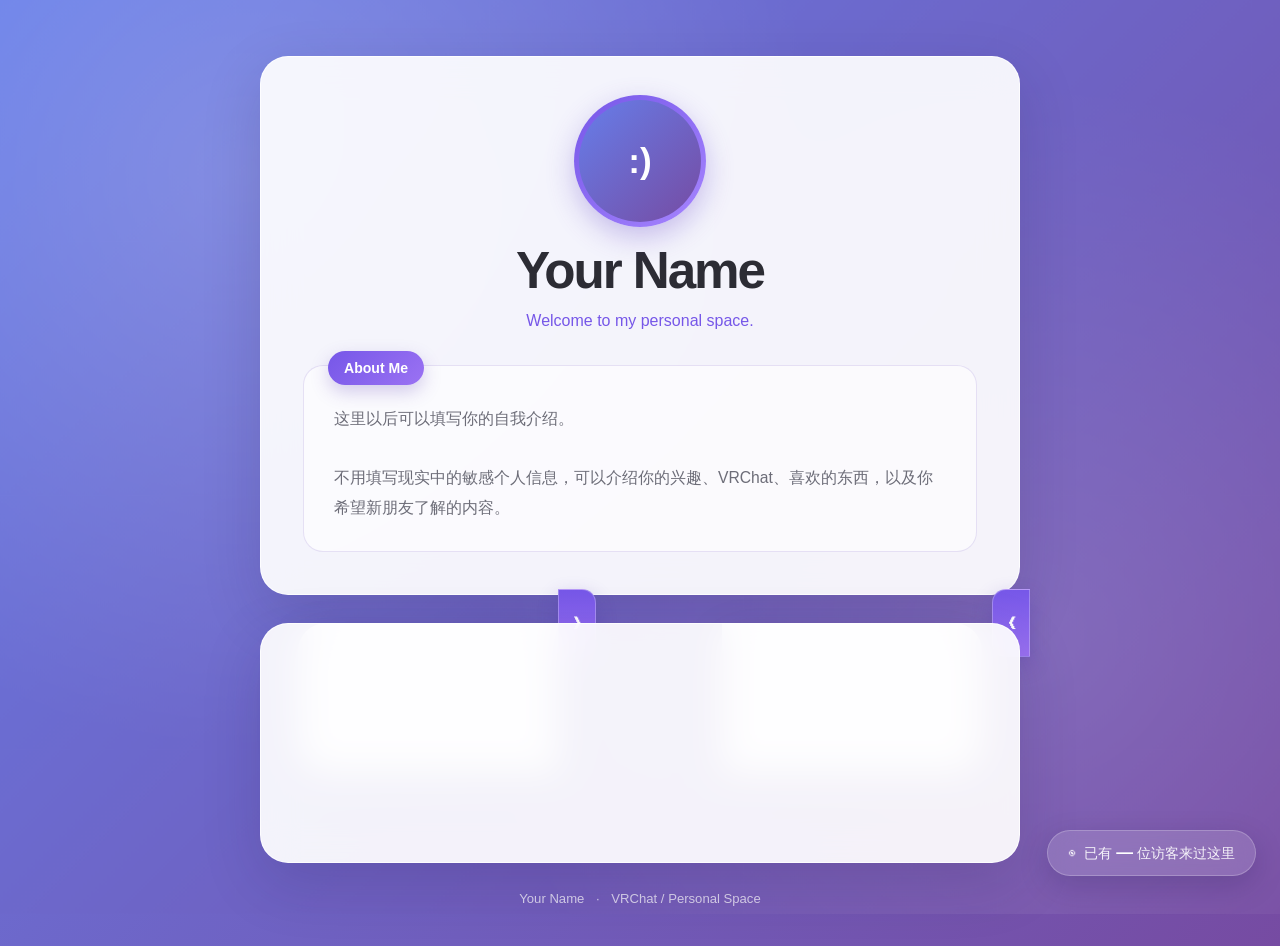
==== commit b3f86ce8: "Add files via upload" ====
--- a/index.html
+++ b/index.html
@@ -2,115 +2,264 @@
 <html lang="zh-CN">
 <head>
     <meta charset="UTF-8">
-    <meta name="viewport" content="width=device-width, initial-scale=1.0">
-    <meta name="description" content="Personal VRChat Space">
+
+    <meta
+        name="viewport"
+        content="width=device-width, initial-scale=1.0"
+    >
+
+    <meta
+        name="description"
+        content="Personal VRChat Space"
+    >
+
     <title>Ciallo～(∠・ω< )⌒★</title>
+
     <link rel="stylesheet" href="./css/style.css">
 </head>
+
 <body>
+
+    <!-- =====================================================
+         背景层
+    ====================================================== -->
+
     <div id="backgroundLayer"></div>
 
+
+    <!-- =====================================================
+         网站主体
+    ====================================================== -->
+
     <main class="site-shell">
+
+        <!-- =============================================
+             Profile
+        ============================================== -->
+
         <section class="profile-panel">
+
+            <!-- Avatar -->
+
             <div class="avatar-wrap">
-                <button id="avatarButton" class="avatar-button" type="button" aria-label="查看头像">
-                    <img id="avatarImage" class="avatar-image" src="" alt="Avatar">
-                    <div id="avatarFallback" class="avatar-fallback">:)</div>
+
+                <button
+                    id="avatarButton"
+                    class="avatar-button"
+                    type="button"
+                    aria-label="查看头像"
+                >
+
+                    <img
+                        id="avatarImage"
+                        class="avatar-image"
+                        src=""
+                        alt="Avatar"
+                    >
+
+                    <div
+                        id="avatarFallback"
+                        class="avatar-fallback"
+                    >
+                        :)
+                    </div>
+
                 </button>
+
             </div>
-            <h1 id="displayName" class="display-name">Loading...</h1>
-            <p id="tagline" class="tagline">...</p>
+
+
+            <!-- Name -->
+
+            <h1 id="displayName" class="display-name">
+                Loading...
+            </h1>
+
+
+            <!-- Tagline -->
+
+            <p id="tagline" class="tagline">
+                ...
+            </p>
+
+
+            <!-- About -->
+
             <div class="about-section">
-                <div class="section-title-bubble">About Me</div>
-                <div id="introduction" class="about-content">Loading...</div>
+
+                <div class="section-title-bubble">
+                    About Me
+                </div>
+
+                <div
+                    id="introduction"
+                    class="about-content"
+                >
+                    Loading...
+                </div>
+
             </div>
+
         </section>
 
-        <section id="informationShell" class="information-shell">
-            <aside id="leftEar" class="ear ear-left collapsed">
-                <button id="leftEarToggle" class="ear-handle" type="button" aria-label="展开左侧信息" aria-expanded="false">
+
+        <!-- =================================================
+             Information Shell
+
+             左耳 / 中间 / 右耳
+        ================================================== -->
+
+        <section
+            id="informationShell"
+            class="information-shell"
+        >
+
+            <!-- Left Ear -->
+
+            <aside
+                id="leftEar"
+                class="ear ear-left collapsed"
+            >
+
+                <button
+                    id="leftEarToggle"
+                    class="ear-handle"
+                    type="button"
+                    aria-label="展开左侧信息"
+                >
                     <span class="ear-arrow">❯</span>
                 </button>
-                <div class="ear-content"><div id="leftCards" class="cards-column"></div></div>
+
+                <div class="ear-content">
+
+                    <div
+                        id="leftCards"
+                        class="cards-column"
+                    ></div>
+
+                </div>
+
             </aside>
 
+
+            <!-- Center -->
+
             <div class="information-main">
-                <div id="centerCards" class="cards-column center-cards"></div>
+
+                <div
+                    id="centerCards"
+                    class="cards-column center-cards"
+                ></div>
+
             </div>
 
-            <aside id="rightEar" class="ear ear-right collapsed">
-                <button id="rightEarToggle" class="ear-handle" type="button" aria-label="展开右侧信息" aria-expanded="false">
+
+            <!-- Right Ear -->
+
+            <aside
+                id="rightEar"
+                class="ear ear-right collapsed"
+            >
+
+                <button
+                    id="rightEarToggle"
+                    class="ear-handle"
+                    type="button"
+                    aria-label="展开右侧信息"
+                >
                     <span class="ear-arrow">❮</span>
                 </button>
-                <div class="ear-content"><div id="rightCards" class="cards-column"></div></div>
+
+                <div class="ear-content">
+
+                    <div
+                        id="rightCards"
+                        class="cards-column"
+                    ></div>
+
+                </div>
+
             </aside>
+
         </section>
 
-            <aside
-        id="galleryPanel"
-        class="gallery-panel collapsed"
-        aria-label="画廊"
+
+        <!-- =================================================
+             Visitor Count
+        ================================================== -->
+
+        <div class="visitor-box">
+
+            <span class="visitor-icon">◉</span>
+
+            <span>
+                已有
+                <strong id="visitorCount">—</strong>
+                位访客来过这里
+            </span>
+
+        </div>
+
+
+        <!-- Footer -->
+
+        <footer class="site-footer">
+
+            <span id="footerName">
+                Personal Space
+            </span>
+
+            <span class="footer-dot">
+                ·
+            </span>
+
+            <span>
+                VRChat / Personal Space
+            </span>
+
+        </footer>
+
+    </main>
+
+
+    <!-- =====================================================
+         图片查看器
+    ====================================================== -->
+
+    <div
+        id="imageViewer"
+        class="image-viewer"
+        hidden
     >
-    
+
         <button
-            id="galleryToggle"
-            class="gallery-handle"
+            id="closeImageViewer"
+            class="image-viewer-close"
             type="button"
-            aria-label="展开画廊"
-            aria-expanded="false"
         >
-            <span class="gallery-arrow">❮</span>
+            ×
         </button>
-    
-        <div class="gallery-content">
-    
-            <div class="gallery-title-bubble">
-                画廊 Gallery
-            </div>
-    
-            <div
-                id="galleryList"
-                class="gallery-list"
-            ></div>
-    
-        </div>
-    
-    </aside>leryPanel" class="gallery-panel collapsed" aria-label="画廊">
-    
-        <button
-            id="galleryToggle"
-            class="gallery-handle"
-            type="button"
-            aria-label="展开画廊"
-            aria-expanded="false"
+
+        <img
+            id="viewerImage"
+            src=""
+            alt="Preview"
         >
-            <span class="gallery-arrow">❮</span>
-        </button>
-    
-        <div class="gallery-content">
-    
-            <div class="gallery-title-bubble">
-                画廊 Gallery
-            </div>
-    
-            <div id="galleryList" class="gallery-list"></div>
-    
-        </div>
-    
-    </aside>
-
-        <div class="visitor-box"><span class="visitor-icon">◉</span><span>已有 <strong id="visitorCount">—</strong> 位访客来过这里</span></div>
-        <footer class="site-footer"><span id="footerName">Personal Space</span><span class="footer-dot">·</span><span>VRChat / Personal Space</span></footer>
-    </main>
-
-    <div id="imageViewer" class="image-viewer" hidden>
-        <button id="closeImageViewer" class="image-viewer-close" type="button">×</button>
-        <img id="viewerImage" src="" alt="Preview">
+
     </div>
 
-    <script src="https://cdn.jsdelivr.net/npm/@supabase/supabase-js@2"></script>
+
+    <!-- =====================================================
+         JavaScript
+    ====================================================== -->
+
+    <script
+        src="https://cdn.jsdelivr.net/npm/@supabase/supabase-js@2"
+    ></script>
+
     <script src="./js/config.js"></script>
     <script src="./js/supabase.js"></script>
     <script src="./js/site.js"></script>
+
 </body>
 </html>
--- a/css/style.css
+++ b/css/style.css
@@ -1105,33 +1105,37 @@
 }
 
 /* =========================================================
-   Ear + Gallery Revision v2
+   Ear + Gallery Final Motion
 ========================================================= */
 
 :root {
 
     /*
-        主框之间原本的垂直间隔。
-        耳朵和中间主框也使用相同的视觉距离。
+        与 Profile 和第二主框之间的距离统一
     */
-    --panel-gap: 28px;
-
-}
-
-
-/* =========================================================
-   耳朵整体
-========================================================= */
-
-/*
-    注意：
-
-    ear 本身永远停在主框外侧。
-
-    它只是一个“展开轨道”。
-
-    左右耳朵都不会穿过中间主框。
-*/
+    --side-gap: 28px;
+
+    /*
+        耳朵按钮尺寸
+    */
+    --ear-handle-width: 38px;
+
+    --ear-handle-height: 68px;
+
+}
+
+
+/* =========================================================
+   Ear Base
+
+   耳朵的“展开位置”永远在主框外侧。
+
+   收起时：
+   整个耳朵连同按钮一起向主框方向移动。
+
+   展开时：
+   整体向外展开。
+========================================================= */
 
 .ear {
 
@@ -1139,57 +1143,148 @@
 
     top: 0;
 
-    z-index: 20;
-
-    width: var(--ear-width);
+    width:
+        var(--ear-width);
+
+    min-height: 150px;
+
+    z-index: 2;
 
     overflow: visible;
 
     pointer-events: none;
 
-}
-
-
-/* =========================================================
-   左耳位置
+    transition:
+        transform
+        0.45s
+        cubic-bezier(
+            .22,
+            .8,
+            .25,
+            1
+        );
+
+}
+
+
+/* =========================================================
+   Left Ear
+
+   展开最终位置：
+
+   [按钮][耳朵]  28px  [主框]
 ========================================================= */
 
 .ear-left {
-
-    /*
-        主框 ← 28px → 耳朵起点
-    */
 
     right:
         calc(
             100% +
-            var(--panel-gap)
-        );
-
-}
-
-
-/* =========================================================
-   右耳位置
+            var(--side-gap)
+        );
+
+}
+
+
+/*
+    收起状态：
+
+    整个耳朵向右移动。
+
+    最终只留下按钮，
+    按钮停在主框左边缘附近。
+*/
+
+.ear-left.collapsed {
+
+    transform:
+        translateX(
+            calc(
+                var(--ear-width)
+                +
+                var(--side-gap)
+                +
+                var(--ear-handle-width)
+            )
+        );
+
+}
+
+
+/*
+    展开：
+
+    回到真正的左侧位置。
+*/
+
+.ear-left.expanded {
+
+    transform:
+        translateX(0);
+
+}
+
+
+/* =========================================================
+   Right Ear
+
+   展开最终位置：
+
+   [主框]  28px  [耳朵][按钮]
 ========================================================= */
 
 .ear-right {
-
-    /*
-        主框 ← 28px → 耳朵起点
-    */
 
     left:
         calc(
             100% +
-            var(--panel-gap)
-        );
-
-}
-
-
-/* =========================================================
-   耳朵主体
+            var(--side-gap)
+        );
+
+}
+
+
+/*
+    收起：
+
+    整个耳朵向左缩回。
+*/
+
+.ear-right.collapsed {
+
+    transform:
+        translateX(
+            calc(
+                -1 *
+                (
+                    var(--ear-width)
+                    +
+                    var(--side-gap)
+                    +
+                    var(--ear-handle-width)
+                )
+            )
+        );
+
+}
+
+
+/*
+    展开
+*/
+
+.ear-right.expanded {
+
+    transform:
+        translateX(0);
+
+}
+
+
+/* =========================================================
+   Ear Content
+
+   完整圆角
 ========================================================= */
 
 .ear-content {
@@ -1202,12 +1297,11 @@
 
     max-height:
         calc(
-            100vh -
-            80px
+            100vh - 48px
         );
 
     padding:
-        24px
+        30px
         22px;
 
     overflow-y: auto;
@@ -1232,7 +1326,7 @@
         );
 
     /*
-        全圆角
+        这里强制完整圆角
     */
 
     border-radius:
@@ -1253,145 +1347,29 @@
     -webkit-backdrop-filter:
         blur(18px);
 
-    transition:
-
-        transform
-        0.42s
-        cubic-bezier(
-            .22,
-            .8,
-            .25,
-            1
-        ),
-
-        opacity
-        0.30s ease,
-
-        visibility
-        0.30s ease;
-
-}
-
-
-/* =========================================================
-   左耳动画
-
-   展开方向：
-
-   主框 ← 空隙 ← 按钮 ← 耳朵
-
-   耳朵向左生长
-========================================================= */
-
-
-/*
-    收起：
-
-    整个耳朵向左缩回。
-*/
-
-.ear-left.collapsed
-.ear-content {
-
-    transform:
-        translateX(
-            calc(
-                -100% -
-                20px
-            )
-        );
-
-    opacity: 0;
-
-    visibility: hidden;
-
-    pointer-events: none;
-
-}
-
-
-/*
-    展开：
-
-    耳朵回到自己的正常位置。
-*/
-
-.ear-left.expanded
-.ear-content {
-
-    transform:
-        translateX(0);
-
-    opacity: 1;
-
-    visibility: visible;
-
-}
-
-
-/* =========================================================
-   右耳动画
-
-   主框 → 空隙 → 按钮 → 耳朵
-
-   耳朵向右生长
-========================================================= */
-
-.ear-right.collapsed
-.ear-content {
-
-    transform:
-        translateX(
-            calc(
-                100% +
-                20px
-            )
-        );
-
-    opacity: 0;
-
-    visibility: hidden;
-
-    pointer-events: none;
-
-}
-
-
-.ear-right.expanded
-.ear-content {
-
-    transform:
-        translateX(0);
-
-    opacity: 1;
-
-    visibility: visible;
-
-}
-
-
-/* =========================================================
-   耳朵按钮
-
-   按钮属于 ear 容器。
-
-   所以不会再出现：
-   耳朵在左边
-   按钮却跑到中间
-
+}
+
+
+/* =========================================================
+   Ear Button
+
+   按钮和耳朵属于同一个整体。
+
+   所以耳朵移动：
+   按钮一起移动。
 ========================================================= */
 
 .ear-handle {
 
     position: absolute;
 
-    top: 50%;
-
-    z-index: 30;
-
-    width: 42px;
-
-    height: 68px;
+    top: 0;
+
+    width:
+        var(--ear-handle-width);
+
+    height:
+        var(--ear-handle-height);
 
     padding: 0;
 
@@ -1406,13 +1384,6 @@
     cursor: pointer;
 
     color: white;
-
-    background:
-        linear-gradient(
-            180deg,
-            #7657e8,
-            #9b72f3
-        );
 
     border:
         1px solid
@@ -1424,11 +1395,18 @@
         );
 
     /*
-        全圆角
+        完整圆角
     */
 
     border-radius:
         999px;
+
+    background:
+        linear-gradient(
+            180deg,
+            #7657e8,
+            #9b72f3
+        );
 
     box-shadow:
         0 8px 20px
@@ -1439,35 +1417,42 @@
             0.32
         );
 
-    transform:
-        translateY(-50%);
-
     transition:
 
         transform
-        0.42s
-        cubic-bezier(
-            .22,
-            .8,
-            .25,
-            1
-        ),
+        var(--transition),
 
         box-shadow
-        0.25s ease;
+        var(--transition);
 
 }
 
 
 /* =========================================================
    左耳按钮
-========================================================= */
-
-/*
-    按钮放在耳朵靠近主框的一侧。
-*/
+
+   长在左耳最外侧
+========================================================= */
 
 .ear-left
+.ear-handle {
+
+    right:
+        calc(
+            100% +
+            10px
+        );
+
+}
+
+
+/* =========================================================
+   右耳按钮
+
+   长在右耳最外侧
+========================================================= */
+
+.ear-right
 .ear-handle {
 
     left:
@@ -1479,27 +1464,10 @@
 }
 
 
-/* =========================================================
-   右耳按钮
-========================================================= */
-
-.ear-right
-.ear-handle {
-
-    right:
-        calc(
-            100% +
-            10px
-        );
-
-}
-
-
-/*
-    悬停
-*/
-
 .ear-handle:hover {
+
+    transform:
+        scale(1.08);
 
     box-shadow:
         0 12px 28px
@@ -1514,7 +1482,7 @@
 
 
 /* =========================================================
-   箭头
+   Arrow
 ========================================================= */
 
 .ear-arrow {
@@ -1525,13 +1493,13 @@
 
     transition:
         transform
-        0.35s ease;
+        var(--transition);
 
 }
 
 
 /*
-    展开以后箭头翻转
+    展开后箭头翻向收起方向
 */
 
 .ear-left.expanded
@@ -1553,12 +1521,10 @@
 
 
 /* =========================================================
-   信息卡标题
-
-   修复：
-   紫色气泡必须占据真实高度。
-
-   不再 absolute。
+   修复紫色标题气泡占位
+
+   长标题会真实撑开布局，
+   不再压住下面内容。
 ========================================================= */
 
 .info-card {
@@ -1610,16 +1576,21 @@
 
 
 /* =========================================================
-   Gallery
+   Gallery Panel
+
+   起点由 JS 对齐第二主框。
+
+   向下滚动后：
+   最高限制在视口 24px。
 ========================================================= */
 
 .gallery-panel {
 
     --gallery-width:
         clamp(
-            260px,
+            280px,
             17vw,
-            330px
+            360px
         );
 
     position: fixed;
@@ -1632,18 +1603,28 @@
 
     right: 24px;
 
-    z-index: 25;
+    z-index: 10;
 
     width:
         var(--gallery-width);
 
     overflow: visible;
 
-}
-
-
-/* =========================================================
-   Gallery 主体
+    transition:
+        transform
+        0.45s
+        cubic-bezier(
+            .22,
+            .8,
+            .25,
+            1
+        );
+
+}
+
+
+/* =========================================================
+   Gallery Content
 ========================================================= */
 
 .gallery-content {
@@ -1654,16 +1635,18 @@
 
     max-height:
         calc(
-            100vh -
+            100vh
+            -
             var(
                 --gallery-top,
                 280px
-            ) -
+            )
+            -
             24px
         );
 
     padding:
-        18px
+        34px
         16px
         16px;
 
@@ -1704,74 +1687,63 @@
     -webkit-backdrop-filter:
         blur(18px);
 
-    transition:
-
-        transform
-        0.42s
-        cubic-bezier(
-            .22,
-            .8,
-            .25,
-            1
-        ),
-
-        opacity
-        0.30s ease,
-
-        visibility
-        0.30s ease;
-
-}
-
-
-/* =========================================================
-   Gallery 收起 / 展开
-========================================================= */
-
-.gallery-panel.collapsed
-.gallery-content {
+}
+
+
+/* =========================================================
+   Gallery Animation
+
+   收起：
+   整个画廊连按钮一起向右缩回。
+
+   展开：
+   从侧边向右弹出。
+========================================================= */
+
+.gallery-panel.collapsed {
 
     transform:
         translateX(
             calc(
-                100% +
-                20px
+                var(--gallery-width)
+                +
+                var(--ear-handle-width)
+                +
+                10px
             )
         );
 
-    opacity: 0;
-
-    visibility: hidden;
-
-    pointer-events: none;
-
-}
-
-
-.gallery-panel.expanded
-.gallery-content {
+}
+
+
+.gallery-panel.expanded {
 
     transform:
         translateX(0);
 
-    opacity: 1;
-
-    visibility: visible;
-
 }
 
 
 /* =========================================================
    Gallery Handle
 
-   同样改成全圆角。
+   画廊按钮在画廊左侧。
+
+   因此：
+
+   收起时：
+   按钮停在右侧边缘。
+
+   展开时：
+   按钮跟随画廊一起向外移动，
+   最终位于画廊左侧。
 ========================================================= */
 
 .gallery-handle {
 
     position: absolute;
 
-    top: 50%;
+    top: 0;
 
     right:
         calc(
@@ -1779,11 +1751,13 @@
             10px
         );
 
-    z-index: 30;
-
-    width: 42px;
-
-    height: 68px;
+    z-index: 20;
+
+    width:
+        var(--ear-handle-width);
+
+    height:
+        var(--ear-handle-height);
 
     padding: 0;
 
@@ -1796,13 +1770,6 @@
     cursor: pointer;
 
     color: white;
-
-    background:
-        linear-gradient(
-            180deg,
-            #7657e8,
-            #9b72f3
-        );
 
     border:
         1px solid
@@ -1816,6 +1783,13 @@
     border-radius:
         999px;
 
+    background:
+        linear-gradient(
+            180deg,
+            #7657e8,
+            #9b72f3
+        );
+
     box-shadow:
         0 8px 20px
         rgba(
@@ -1825,18 +1799,13 @@
             0.32
         );
 
+}
+
+
+.gallery-handle:hover {
+
     transform:
-        translateY(-50%);
-
-    transition:
-
-        box-shadow
-        0.25s ease;
-
-}
-
-
-.gallery-handle:hover {
+        scale(1.08);
 
     box-shadow:
         0 12px 28px
@@ -1858,7 +1827,7 @@
 
     transition:
         transform
-        0.35s ease;
+        var(--transition);
 
 }
 
@@ -1873,14 +1842,10 @@
 
 
 /* =========================================================
-   Gallery 标题
-
-   重点修复：
-
+   Gallery Title
+
+   必须占真实高度，
    不再 absolute。
-
-   让标题气泡占据真实高度，
-   所以第一张图片不会再压住它。
 ========================================================= */
 
 .gallery-title-bubble {
@@ -1898,9 +1863,9 @@
     max-width: 100%;
 
     margin:
-        -34px
+        -51px
         0
-        16px
+        17px
         8px;
 
     padding:
@@ -1913,9 +1878,8 @@
 
     font-weight: 700;
 
-    line-height: 1.35;
-
-    border-radius: 999px;
+    border-radius:
+        999px;
 
     background:
         linear-gradient(
@@ -1936,19 +1900,8 @@
 }
 
 
-/*
-    给 gallery 顶部真正留出空间。
-*/
-
-.gallery-content {
-
-    padding-top: 34px;
-
-}
-
-
-/* =========================================================
-   Gallery Items
+/* =========================================================
+   Gallery List
 ========================================================= */
 
 .gallery-list {
@@ -2012,14 +1965,6 @@
 
     cursor: pointer;
 
-    background:
-        rgba(
-            118,
-            87,
-            232,
-            0.08
-        );
-
 }
 
 
@@ -2087,8 +2032,6 @@
 
     font-weight: 650;
 
-    overflow-wrap: anywhere;
-
 }
 
 
@@ -2103,9 +2046,7 @@
    Responsive
 ========================================================= */
 
-@media (
-    max-width: 1450px
-) {
+@media (max-width: 1450px) {
 
     .gallery-panel {
 
@@ -2116,11 +2057,10 @@
 }
 
 
-@media (
-    max-width: 900px
-) {
-
-    .ear {
+@media (max-width: 900px) {
+
+    .ear,
+    .gallery-panel {
 
         display: none !important;
 
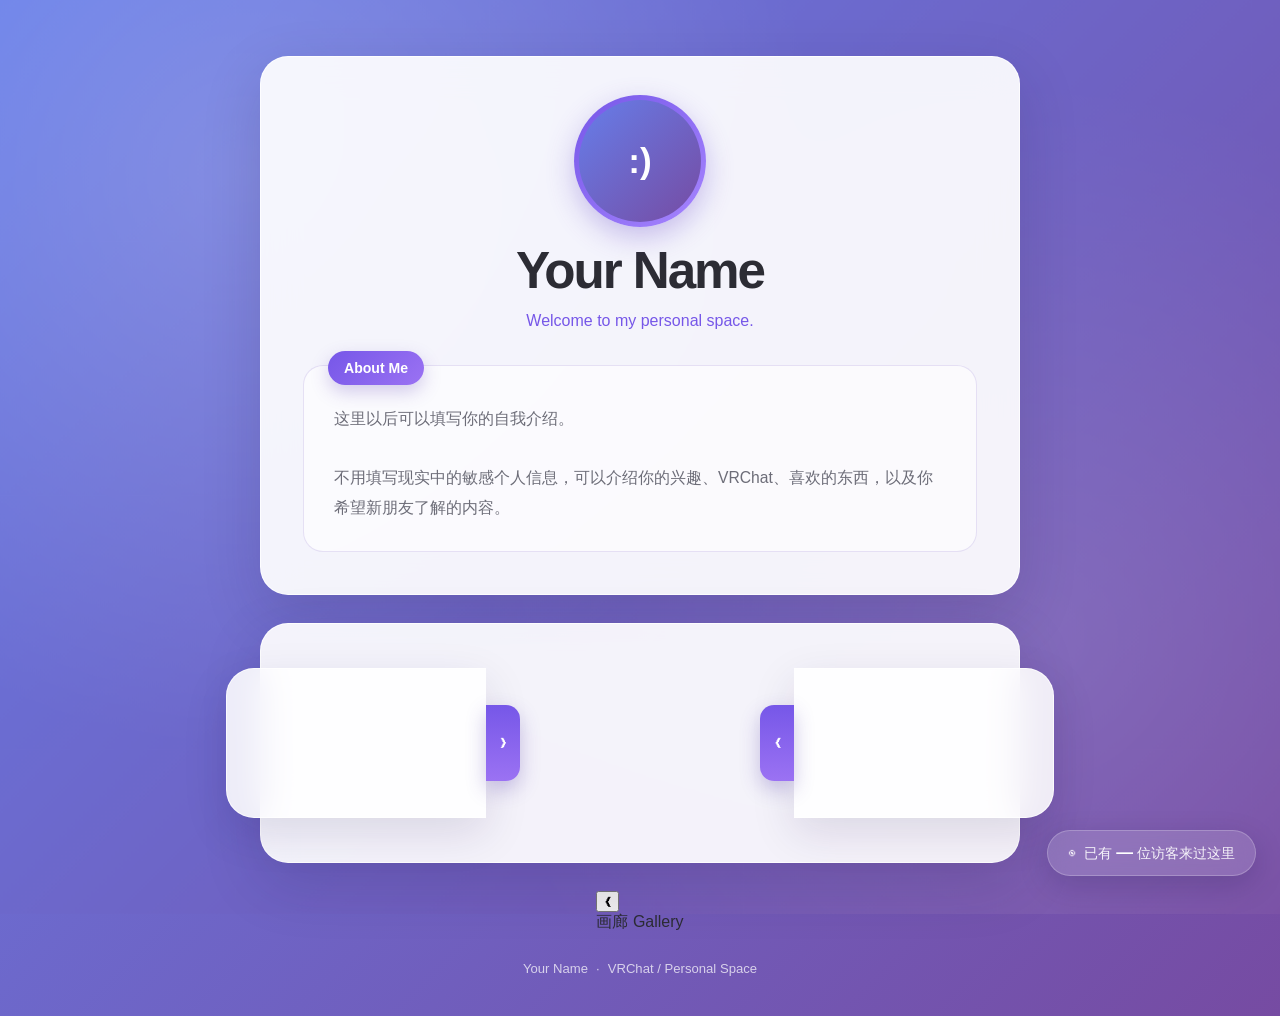
==== commit 1e2cb9e3: "Add files via upload" ====
--- a/index.html
+++ b/index.html
@@ -2,264 +2,70 @@
 <html lang="zh-CN">
 <head>
     <meta charset="UTF-8">
-
-    <meta
-        name="viewport"
-        content="width=device-width, initial-scale=1.0"
-    >
-
-    <meta
-        name="description"
-        content="Personal VRChat Space"
-    >
-
+    <meta name="viewport" content="width=device-width, initial-scale=1.0">
+    <meta name="description" content="Personal VRChat Space">
     <title>Ciallo～(∠・ω< )⌒★</title>
-
     <link rel="stylesheet" href="./css/style.css">
 </head>
-
 <body>
-
-    <!-- =====================================================
-         背景层
-    ====================================================== -->
-
     <div id="backgroundLayer"></div>
 
+    <main class="site-shell">
+        <section class="profile-panel">
+            <div class="avatar-wrap">
+                <button id="avatarButton" class="avatar-button" type="button" aria-label="查看头像">
+                    <img id="avatarImage" class="avatar-image" src="" alt="Avatar">
+                    <div id="avatarFallback" class="avatar-fallback">:)</div>
+                </button>
+            </div>
+            <h1 id="displayName" class="display-name">Loading...</h1>
+            <p id="tagline" class="tagline">...</p>
+            <div class="about-section">
+                <div class="section-title-bubble">About Me</div>
+                <div id="introduction" class="about-content">Loading...</div>
+            </div>
+        </section>
 
-    <!-- =====================================================
-         网站主体
-    ====================================================== -->
+        <section id="informationShell" class="information-shell">
+            <aside id="leftEar" class="ear ear-left collapsed">
+                <button id="leftEarToggle" class="ear-handle" type="button" aria-label="展开左侧信息" aria-expanded="false">
+                    <span class="ear-arrow">❯</span>
+                </button>
+                <div class="ear-content"><div id="leftCards" class="cards-column"></div></div>
+            </aside>
 
-    <main class="site-shell">
-
-        <!-- =============================================
-             Profile
-        ============================================== -->
-
-        <section class="profile-panel">
-
-            <!-- Avatar -->
-
-            <div class="avatar-wrap">
-
-                <button
-                    id="avatarButton"
-                    class="avatar-button"
-                    type="button"
-                    aria-label="查看头像"
-                >
-
-                    <img
-                        id="avatarImage"
-                        class="avatar-image"
-                        src=""
-                        alt="Avatar"
-                    >
-
-                    <div
-                        id="avatarFallback"
-                        class="avatar-fallback"
-                    >
-                        :)
-                    </div>
-
-                </button>
-
+            <div class="information-main">
+                <div id="centerCards" class="cards-column center-cards"></div>
             </div>
 
-
-            <!-- Name -->
-
-            <h1 id="displayName" class="display-name">
-                Loading...
-            </h1>
-
-
-            <!-- Tagline -->
-
-            <p id="tagline" class="tagline">
-                ...
-            </p>
-
-
-            <!-- About -->
-
-            <div class="about-section">
-
-                <div class="section-title-bubble">
-                    About Me
-                </div>
-
-                <div
-                    id="introduction"
-                    class="about-content"
-                >
-                    Loading...
-                </div>
-
-            </div>
-
+            <aside id="rightEar" class="ear ear-right collapsed">
+                <button id="rightEarToggle" class="ear-handle" type="button" aria-label="展开右侧信息" aria-expanded="false">
+                    <span class="ear-arrow">❮</span>
+                </button>
+                <div class="ear-content"><div id="rightCards" class="cards-column"></div></div>
+            </aside>
         </section>
 
+        <aside id="galleryPanel" class="gallery-panel collapsed" aria-label="画廊">
+            <button id="galleryToggle" class="gallery-handle" type="button" aria-label="展开画廊" aria-expanded="false"><span class="gallery-arrow">❮</span></button>
+            <div class="gallery-content">
+                <div class="gallery-title-bubble">画廊 Gallery</div>
+                <div id="galleryList" class="gallery-list"></div>
+            </div>
+        </aside>
 
-        <!-- =================================================
-             Information Shell
-
-             左耳 / 中间 / 右耳
-        ================================================== -->
-
-        <section
-            id="informationShell"
-            class="information-shell"
-        >
-
-            <!-- Left Ear -->
-
-            <aside
-                id="leftEar"
-                class="ear ear-left collapsed"
-            >
-
-                <button
-                    id="leftEarToggle"
-                    class="ear-handle"
-                    type="button"
-                    aria-label="展开左侧信息"
-                >
-                    <span class="ear-arrow">❯</span>
-                </button>
-
-                <div class="ear-content">
-
-                    <div
-                        id="leftCards"
-                        class="cards-column"
-                    ></div>
-
-                </div>
-
-            </aside>
-
-
-            <!-- Center -->
-
-            <div class="information-main">
-
-                <div
-                    id="centerCards"
-                    class="cards-column center-cards"
-                ></div>
-
-            </div>
-
-
-            <!-- Right Ear -->
-
-            <aside
-                id="rightEar"
-                class="ear ear-right collapsed"
-            >
-
-                <button
-                    id="rightEarToggle"
-                    class="ear-handle"
-                    type="button"
-                    aria-label="展开右侧信息"
-                >
-                    <span class="ear-arrow">❮</span>
-                </button>
-
-                <div class="ear-content">
-
-                    <div
-                        id="rightCards"
-                        class="cards-column"
-                    ></div>
-
-                </div>
-
-            </aside>
-
-        </section>
-
-
-        <!-- =================================================
-             Visitor Count
-        ================================================== -->
-
-        <div class="visitor-box">
-
-            <span class="visitor-icon">◉</span>
-
-            <span>
-                已有
-                <strong id="visitorCount">—</strong>
-                位访客来过这里
-            </span>
-
-        </div>
-
-
-        <!-- Footer -->
-
-        <footer class="site-footer">
-
-            <span id="footerName">
-                Personal Space
-            </span>
-
-            <span class="footer-dot">
-                ·
-            </span>
-
-            <span>
-                VRChat / Personal Space
-            </span>
-
-        </footer>
-
+        <div class="visitor-box"><span class="visitor-icon">◉</span><span>已有 <strong id="visitorCount">—</strong> 位访客来过这里</span></div>
+        <footer class="site-footer"><span id="footerName">Personal Space</span><span class="footer-dot">·</span><span>VRChat / Personal Space</span></footer>
     </main>
 
-
-    <!-- =====================================================
-         图片查看器
-    ====================================================== -->
-
-    <div
-        id="imageViewer"
-        class="image-viewer"
-        hidden
-    >
-
-        <button
-            id="closeImageViewer"
-            class="image-viewer-close"
-            type="button"
-        >
-            ×
-        </button>
-
-        <img
-            id="viewerImage"
-            src=""
-            alt="Preview"
-        >
-
+    <div id="imageViewer" class="image-viewer" hidden>
+        <button id="closeImageViewer" class="image-viewer-close" type="button">×</button>
+        <img id="viewerImage" src="" alt="Preview">
     </div>
 
-
-    <!-- =====================================================
-         JavaScript
-    ====================================================== -->
-
-    <script
-        src="https://cdn.jsdelivr.net/npm/@supabase/supabase-js@2"
-    ></script>
-
+    <script src="https://cdn.jsdelivr.net/npm/@supabase/supabase-js@2"></script>
     <script src="./js/config.js"></script>
     <script src="./js/supabase.js"></script>
     <script src="./js/site.js"></script>
-
 </body>
 </html>
--- a/css/style.css
+++ b/css/style.css
@@ -1103,967 +1103,3 @@
     }
 
 }
-
-/* =========================================================
-   Ear + Gallery Final Motion
-========================================================= */
-
-:root {
-
-    /*
-        与 Profile 和第二主框之间的距离统一
-    */
-    --side-gap: 28px;
-
-    /*
-        耳朵按钮尺寸
-    */
-    --ear-handle-width: 38px;
-
-    --ear-handle-height: 68px;
-
-}
-
-
-/* =========================================================
-   Ear Base
-
-   耳朵的“展开位置”永远在主框外侧。
-
-   收起时：
-   整个耳朵连同按钮一起向主框方向移动。
-
-   展开时：
-   整体向外展开。
-========================================================= */
-
-.ear {
-
-    position: absolute;
-
-    top: 0;
-
-    width:
-        var(--ear-width);
-
-    min-height: 150px;
-
-    z-index: 2;
-
-    overflow: visible;
-
-    pointer-events: none;
-
-    transition:
-        transform
-        0.45s
-        cubic-bezier(
-            .22,
-            .8,
-            .25,
-            1
-        );
-
-}
-
-
-/* =========================================================
-   Left Ear
-
-   展开最终位置：
-
-   [按钮][耳朵]  28px  [主框]
-========================================================= */
-
-.ear-left {
-
-    right:
-        calc(
-            100% +
-            var(--side-gap)
-        );
-
-}
-
-
-/*
-    收起状态：
-
-    整个耳朵向右移动。
-
-    最终只留下按钮，
-    按钮停在主框左边缘附近。
-*/
-
-.ear-left.collapsed {
-
-    transform:
-        translateX(
-            calc(
-                var(--ear-width)
-                +
-                var(--side-gap)
-                +
-                var(--ear-handle-width)
-            )
-        );
-
-}
-
-
-/*
-    展开：
-
-    回到真正的左侧位置。
-*/
-
-.ear-left.expanded {
-
-    transform:
-        translateX(0);
-
-}
-
-
-/* =========================================================
-   Right Ear
-
-   展开最终位置：
-
-   [主框]  28px  [耳朵][按钮]
-========================================================= */
-
-.ear-right {
-
-    left:
-        calc(
-            100% +
-            var(--side-gap)
-        );
-
-}
-
-
-/*
-    收起：
-
-    整个耳朵向左缩回。
-*/
-
-.ear-right.collapsed {
-
-    transform:
-        translateX(
-            calc(
-                -1 *
-                (
-                    var(--ear-width)
-                    +
-                    var(--side-gap)
-                    +
-                    var(--ear-handle-width)
-                )
-            )
-        );
-
-}
-
-
-/*
-    展开
-*/
-
-.ear-right.expanded {
-
-    transform:
-        translateX(0);
-
-}
-
-
-/* =========================================================
-   Ear Content
-
-   完整圆角
-========================================================= */
-
-.ear-content {
-
-    position: relative;
-
-    width: 100%;
-
-    min-height: 150px;
-
-    max-height:
-        calc(
-            100vh - 48px
-        );
-
-    padding:
-        30px
-        22px;
-
-    overflow-y: auto;
-
-    pointer-events: auto;
-
-    background:
-        rgba(
-            255,
-            255,
-            255,
-            0.88
-        );
-
-    border:
-        1px solid
-        rgba(
-            255,
-            255,
-            255,
-            0.75
-        );
-
-    /*
-        这里强制完整圆角
-    */
-
-    border-radius:
-        var(--radius-large);
-
-    box-shadow:
-        0 15px 45px
-        rgba(
-            30,
-            20,
-            70,
-            0.14
-        );
-
-    backdrop-filter:
-        blur(18px);
-
-    -webkit-backdrop-filter:
-        blur(18px);
-
-}
-
-
-/* =========================================================
-   Ear Button
-
-   按钮和耳朵属于同一个整体。
-
-   所以耳朵移动：
-   按钮一起移动。
-========================================================= */
-
-.ear-handle {
-
-    position: absolute;
-
-    top: 0;
-
-    width:
-        var(--ear-handle-width);
-
-    height:
-        var(--ear-handle-height);
-
-    padding: 0;
-
-    display: flex;
-
-    align-items: center;
-
-    justify-content: center;
-
-    pointer-events: auto;
-
-    cursor: pointer;
-
-    color: white;
-
-    border:
-        1px solid
-        rgba(
-            255,
-            255,
-            255,
-            0.28
-        );
-
-    /*
-        完整圆角
-    */
-
-    border-radius:
-        999px;
-
-    background:
-        linear-gradient(
-            180deg,
-            #7657e8,
-            #9b72f3
-        );
-
-    box-shadow:
-        0 8px 20px
-        rgba(
-            80,
-            55,
-            170,
-            0.32
-        );
-
-    transition:
-
-        transform
-        var(--transition),
-
-        box-shadow
-        var(--transition);
-
-}
-
-
-/* =========================================================
-   左耳按钮
-
-   长在左耳最外侧
-========================================================= */
-
-.ear-left
-.ear-handle {
-
-    right:
-        calc(
-            100% +
-            10px
-        );
-
-}
-
-
-/* =========================================================
-   右耳按钮
-
-   长在右耳最外侧
-========================================================= */
-
-.ear-right
-.ear-handle {
-
-    left:
-        calc(
-            100% +
-            10px
-        );
-
-}
-
-
-.ear-handle:hover {
-
-    transform:
-        scale(1.08);
-
-    box-shadow:
-        0 12px 28px
-        rgba(
-            80,
-            55,
-            170,
-            0.48
-        );
-
-}
-
-
-/* =========================================================
-   Arrow
-========================================================= */
-
-.ear-arrow {
-
-    display: block;
-
-    font-size: 1.05rem;
-
-    transition:
-        transform
-        var(--transition);
-
-}
-
-
-/*
-    展开后箭头翻向收起方向
-*/
-
-.ear-left.expanded
-.ear-arrow {
-
-    transform:
-        rotate(180deg);
-
-}
-
-
-.ear-right.expanded
-.ear-arrow {
-
-    transform:
-        rotate(180deg);
-
-}
-
-
-/* =========================================================
-   修复紫色标题气泡占位
-
-   长标题会真实撑开布局，
-   不再压住下面内容。
-========================================================= */
-
-.info-card {
-
-    padding:
-        0
-        24px
-        24px;
-
-}
-
-
-.info-card
-.card-title-bubble {
-
-    position: relative;
-
-    top: auto;
-
-    left: auto;
-
-    display: inline-flex;
-
-    align-items: center;
-
-    width: fit-content;
-
-    max-width:
-        calc(
-            100% -
-            8px
-        );
-
-    min-height: 34px;
-
-    margin:
-        -15px
-        0
-        18px
-        0;
-
-    white-space: normal;
-
-    overflow-wrap: anywhere;
-
-    line-height: 1.4;
-
-}
-
-
-/* =========================================================
-   Gallery Panel
-
-   起点由 JS 对齐第二主框。
-
-   向下滚动后：
-   最高限制在视口 24px。
-========================================================= */
-
-.gallery-panel {
-
-    --gallery-width:
-        clamp(
-            280px,
-            17vw,
-            360px
-        );
-
-    position: fixed;
-
-    top:
-        var(
-            --gallery-top,
-            280px
-        );
-
-    right: 24px;
-
-    z-index: 10;
-
-    width:
-        var(--gallery-width);
-
-    overflow: visible;
-
-    transition:
-        transform
-        0.45s
-        cubic-bezier(
-            .22,
-            .8,
-            .25,
-            1
-        );
-
-}
-
-
-/* =========================================================
-   Gallery Content
-========================================================= */
-
-.gallery-content {
-
-    position: relative;
-
-    width: 100%;
-
-    max-height:
-        calc(
-            100vh
-            -
-            var(
-                --gallery-top,
-                280px
-            )
-            -
-            24px
-        );
-
-    padding:
-        34px
-        16px
-        16px;
-
-    overflow-y: auto;
-
-    background:
-        rgba(
-            255,
-            255,
-            255,
-            0.88
-        );
-
-    border:
-        1px solid
-        rgba(
-            255,
-            255,
-            255,
-            0.75
-        );
-
-    border-radius:
-        var(--radius-large);
-
-    box-shadow:
-        0 15px 45px
-        rgba(
-            30,
-            20,
-            70,
-            0.14
-        );
-
-    backdrop-filter:
-        blur(18px);
-
-    -webkit-backdrop-filter:
-        blur(18px);
-
-}
-
-
-/* =========================================================
-   Gallery Animation
-
-   收起：
-   整个画廊连按钮一起向右缩回。
-
-   展开：
-   从侧边向右弹出。
-========================================================= */
-
-.gallery-panel.collapsed {
-
-    transform:
-        translateX(
-            calc(
-                var(--gallery-width)
-                +
-                var(--ear-handle-width)
-                +
-                10px
-            )
-        );
-
-}
-
-
-.gallery-panel.expanded {
-
-    transform:
-        translateX(0);
-
-}
-
-
-/* =========================================================
-   Gallery Handle
-
-   画廊按钮在画廊左侧。
-
-   因此：
-
-   收起时：
-   按钮停在右侧边缘。
-
-   展开时：
-   按钮跟随画廊一起向外移动，
-   最终位于画廊左侧。
-========================================================= */
-
-.gallery-handle {
-
-    position: absolute;
-
-    top: 0;
-
-    right:
-        calc(
-            100% +
-            10px
-        );
-
-    z-index: 20;
-
-    width:
-        var(--ear-handle-width);
-
-    height:
-        var(--ear-handle-height);
-
-    padding: 0;
-
-    display: flex;
-
-    align-items: center;
-
-    justify-content: center;
-
-    cursor: pointer;
-
-    color: white;
-
-    border:
-        1px solid
-        rgba(
-            255,
-            255,
-            255,
-            0.28
-        );
-
-    border-radius:
-        999px;
-
-    background:
-        linear-gradient(
-            180deg,
-            #7657e8,
-            #9b72f3
-        );
-
-    box-shadow:
-        0 8px 20px
-        rgba(
-            80,
-            55,
-            170,
-            0.32
-        );
-
-}
-
-
-.gallery-handle:hover {
-
-    transform:
-        scale(1.08);
-
-    box-shadow:
-        0 12px 28px
-        rgba(
-            80,
-            55,
-            170,
-            0.48
-        );
-
-}
-
-
-.gallery-arrow {
-
-    display: block;
-
-    font-size: 1.05rem;
-
-    transition:
-        transform
-        var(--transition);
-
-}
-
-
-.gallery-panel.expanded
-.gallery-arrow {
-
-    transform:
-        rotate(180deg);
-
-}
-
-
-/* =========================================================
-   Gallery Title
-
-   必须占真实高度，
-   不再 absolute。
-========================================================= */
-
-.gallery-title-bubble {
-
-    position: relative;
-
-    display: inline-flex;
-
-    align-items: center;
-
-    min-height: 34px;
-
-    width: fit-content;
-
-    max-width: 100%;
-
-    margin:
-        -51px
-        0
-        17px
-        8px;
-
-    padding:
-        5px
-        16px;
-
-    color: white;
-
-    font-size: 0.88rem;
-
-    font-weight: 700;
-
-    border-radius:
-        999px;
-
-    background:
-        linear-gradient(
-            135deg,
-            #7657e8,
-            #9b72f3
-        );
-
-    box-shadow:
-        0 7px 18px
-        rgba(
-            90,
-            60,
-            180,
-            0.25
-        );
-
-}
-
-
-/* =========================================================
-   Gallery List
-========================================================= */
-
-.gallery-list {
-
-    display: flex;
-
-    flex-direction: column;
-
-    gap: 12px;
-
-}
-
-
-.gallery-item {
-
-    display: grid;
-
-    grid-template-columns:
-        minmax(
-            96px,
-            38%
-        )
-        1fr;
-
-    gap: 12px;
-
-    min-height: 96px;
-
-    padding: 10px;
-
-    border:
-        1px solid
-        var(--border);
-
-    border-radius:
-        var(--radius-medium);
-
-    background:
-        rgba(
-            255,
-            255,
-            255,
-            0.58
-        );
-
-}
-
-
-.gallery-thumb {
-
-    width: 100%;
-
-    height: 100%;
-
-    min-height: 76px;
-
-    object-fit: cover;
-
-    border-radius:
-        var(--radius-small);
-
-    cursor: pointer;
-
-}
-
-
-.gallery-info {
-
-    min-width: 0;
-
-    display: flex;
-
-    flex-direction: column;
-
-    justify-content: center;
-
-    gap: 6px;
-
-}
-
-
-.gallery-name {
-
-    color:
-        var(--text);
-
-    font-weight: 750;
-
-    font-size: 0.92rem;
-
-    overflow-wrap: anywhere;
-
-}
-
-
-.gallery-description {
-
-    color:
-        var(--text-soft);
-
-    font-size: 0.78rem;
-
-    line-height: 1.5;
-
-    white-space: pre-wrap;
-
-    overflow-wrap: anywhere;
-
-}
-
-
-.gallery-map {
-
-    display: inline-flex;
-
-    align-items: center;
-
-    gap: 6px;
-
-    width: fit-content;
-
-    max-width: 100%;
-
-    color:
-        var(--purple);
-
-    font-size: 0.76rem;
-
-    font-weight: 650;
-
-}
-
-
-.gallery-map::before {
-
-    content: "⌖";
-
-}
-
-
-/* =========================================================
-   Responsive
-========================================================= */
-
-@media (max-width: 1450px) {
-
-    .gallery-panel {
-
-        display: none;
-
-    }
-
-}
-
-
-@media (max-width: 900px) {
-
-    .ear,
-    .gallery-panel {
-
-        display: none !important;
-
-    }
-
-}
